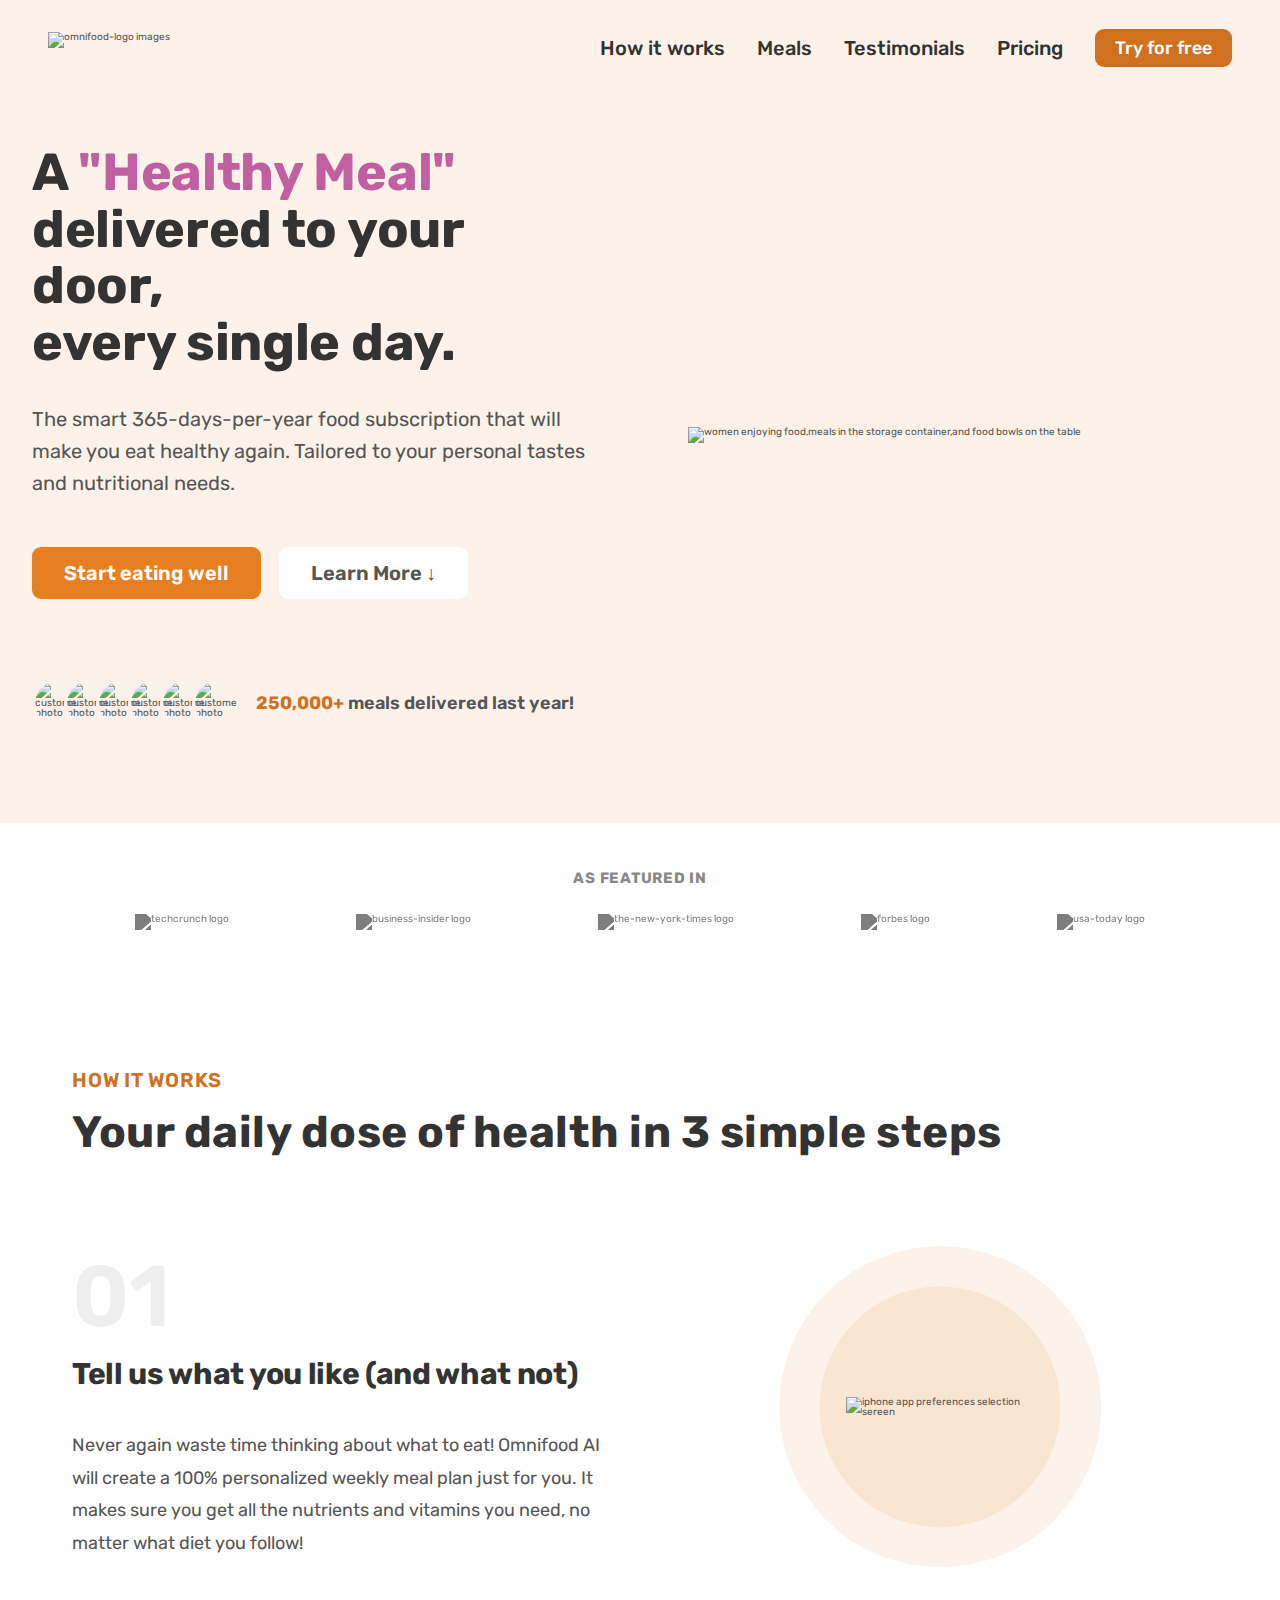
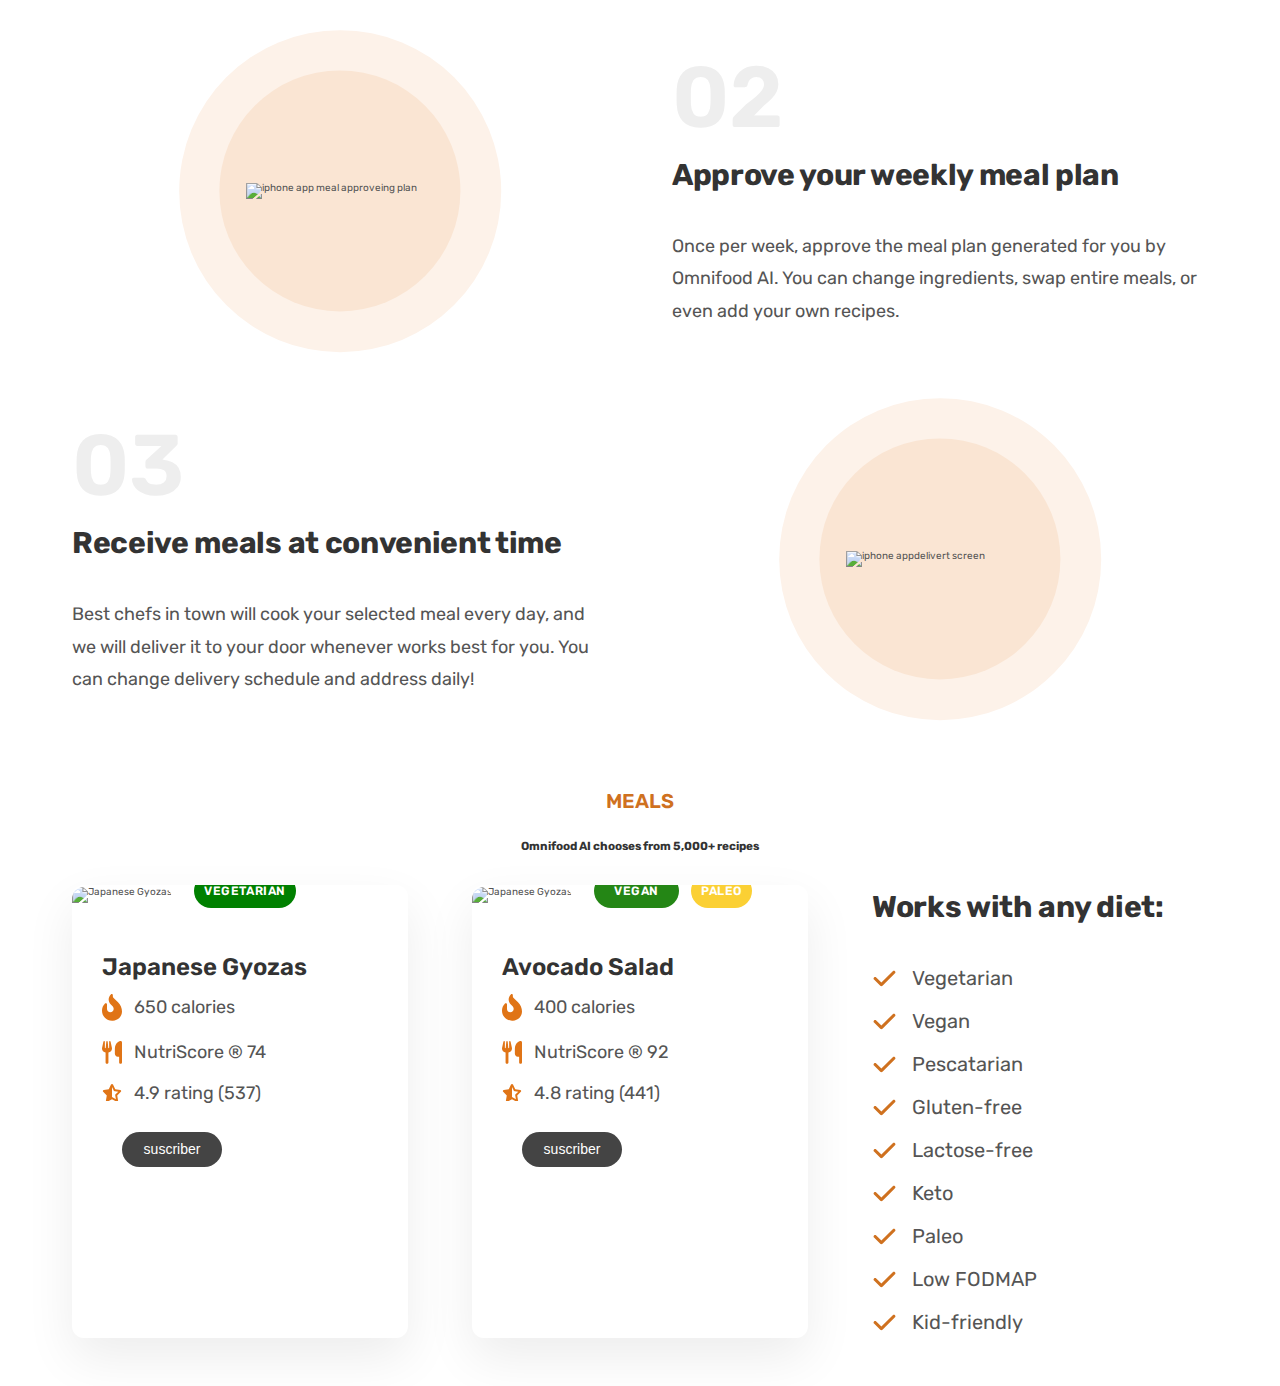
==== omnifood project/index.html @ e75bef8e "Complete the meal section" ====
<!DOCTYPE html>
<html lang="en">
  <head>
    <meta charset="UTF-8" />
    <meta name="viewport" content="width=device-width, initial-scale=1.0" />
    <title>omnifood</title>

    <link rel="preconnect" href="https://fonts.gstatic.com" />
    <link
      href="https://fonts.googleapis.com/css2?family=Rubik:wght@400;500;600;700&display=swap"
      rel="stylesheet"
    />
    <link rel="stylesheet" href="./css/general.css" />
    <link rel="stylesheet" href="./css/style.css" />
  </head>
  <body>
    <header class="header">
      <img
        class="logo"
        src="./img/omnifood-logo.png"
        alt="omnifood-logo images"
      />
      <nav class="main-nav">
        <ul class="main-nav-list">
          <li><a class="main-nav-link" href="#">How it works</a></li>
          <li><a class="main-nav-link" href="#">Meals</a></li>
          <li><a class="main-nav-link" href="#">Testimonials</a></li>
          <li><a class="main-nav-link" href="#">Pricing</a></li>
          <li><a class="main-nav-link nav-cta" href="#">Try for free</a></li>
        </ul>
      </nav>
    </header>
    <!-- header section end with nav bar -->
    <main>
      <section class="section-hero">
        <div class="hero">
          <div class="hero-text-box">
            <h1 class="heading-primary">
              A <span>"Healthy Meal"</span> delivered to your door,<br />every
              single day.
            </h1>
            <p class="hero-description">
              The smart 365-days-per-year food subscription that will make you
              eat healthy again. Tailored to your personal tastes and
              nutritional needs.
            </p>
            <a class="btn btn--full margin-right-sm" href="#"
              >Start eating well</a
            >
            <a class="btn btn--outline" href="#">Learn More &darr;</a>
            <div class="delivered-meals">
              <div class="delivered-img">
                <img
                  src="./img/customers/customer-1.jpg"
                  alt="customer-photo"
                />
                <img
                  src="./img/customers/customer-2.jpg"
                  alt="customer-photo"
                />
                <img
                  src="./img/customers/customer-3.jpg"
                  alt="customer-photo"
                />
                <img
                  src="./img/customers/customer-4.jpg"
                  alt="customer-photo"
                />
                <img
                  src="./img/customers/customer-5.jpg"
                  alt="customer-photo"
                />
                <img
                  src="./img/customers/customer-6.jpg"
                  alt="customer-photo"
                />
              </div>
              <p class="delivered-text">
                <span>250,000+</span> meals delivered last year!
              </p>
            </div>
          </div>
          <div class="hero-imge-box">
            <img
              class="hero-img"
              src="./img/hero.png"
              alt="women enjoying food,meals in the storage container,and food bowls on the table"
            />
          </div>
        </div>
      </section>
      <!-- hero section end -->
      
      <section class="section-fearture-In">
      <div class="container">
        <h2 class="heading-fearture-in">AS FEATURED IN</h2>
        <div class="fearture-logo">
            <img src="./img/logos/techcrunch.png" alt="techcrunch logo" />
            <img
              src="./img/logos/business-insider.png"
              alt="business-insider logo"
            />
            <img
              src="./img/logos/the-new-york-times.png"
              alt="the-new-york-times logo"
            />
            <img src="./img/logos/forbes.png" alt="forbes logo" />
            <img src="./img/logos/usa-today.png" alt="usa-today logo" />
        </div>
      </div>
      </section>
      
      <!--feture in section end -->

      <section class="section-how">
        <div class="container">
          <span class="subheading">How it works</span>
          <h2 class="heading-secondary">
            Your daily dose of health in 3 simple steps
          </h2>
        </div>
        <!-- creating grid from resueable code -->
        <div class="container grid grid--2-cols grid--center-v">
          <!-- Step 01 -->
          <div class="step-text-box">
            <p class="step-number">01</p>
            <h3 class="heading-tertiary">
              Tell us what you like (and what not)
            </h3>
            <p class="step-decription">
              Never again waste time thinking about what to eat! Omnifood AI
              will create a 100% personalized weekly meal plan just for you. It
              makes sure you get all the nutrients and vitamins you need, no
              matter what diet you follow!
            </p>
          </div>
          <div class="step-img-box">
            <img
              class="step-img"
              src="./img/app/app-screen-1.png"
              alt="iphone app preferences selection sereen"
            />
          </div>
          <!-- Step 02 -->
          <div class="step-img-box">
            <img
              class="step-img"
              src="./img/app/app-screen-2.png"
              alt="iphone app meal approveing plan"
            />
          </div>
          <div class="step-text-box">
            <p class="step-number">02</p>
            <h3 class="heading-tertiary">Approve your weekly meal plan</h3>
            <p class="step-decription">
              Once per week, approve the meal plan generated for you by Omnifood
              AI. You can change ingredients, swap entire meals, or even add
              your own recipes.
            </p>
          </div>
          <!--Step 03  -->
          <div class="step-text-box">
            <p class="step-number">03</p>
            <h3 class="heading-tertiary">Receive meals at convenient time</h3>
            <p class="step-decription">
              Best chefs in town will cook your selected meal every day, and we
              will deliver it to your door whenever works best for you. You can
              change delivery schedule and address daily!
            </p>
          </div>
          <div class="step-img-box">
            <img
              class="step-img"
              src="./img/app/app-screen-3.png"
              alt="iphone appdelivert screen"
            />
          </div>
        </div>
      </section>
      <!-- how it work section end -->
      <section class="section-meal">
        <div class="container">
          <P class="meal-heading">MEALS</P>
          <h3 class="meal-secondary">Omnifood AI chooses from 5,000+ recipes</h3>
          <div class="grid grid--3-cols top-margin">
            <!-- 1th meal  -->
           <div class="meal">
            <img class="meal-img" src="./img/meals/meal-1.jpg" alt="Japanese Gyozas">
            <span class="tag tag-Vegetarian">Vegetarian</span>
            <p class="meal-title">Japanese Gyozas</p>
            <ul class="meal-attributes">
               <div class="meal-attribute-box">
              <svg class="inner-icon" xmlns="http://www.w3.org/2000/svg" viewBox="0 0 384 512"><path d="M153.6 29.9l16-21.3C173.6 3.2 180 0 186.7 0C198.4 0 208 9.6 208 21.3V43.5c0 13.1 5.4 25.7 14.9 34.7L307.6 159C356.4 205.6 384 270.2 384 337.7C384 434 306 512 209.7 512H192C86 512 0 426 0 320v-3.8c0-48.8 19.4-95.6 53.9-130.1l3.5-3.5c4.2-4.2 10-6.6 16-6.6C85.9 176 96 186.1 96 198.6V288c0 35.3 28.7 64 64 64s64-28.7 64-64v-3.9c0-18-7.2-35.3-19.9-48l-38.6-38.6c-24-24-37.5-56.7-37.5-90.7c0-27.7 9-54.8 25.6-76.9z"/></svg>
              <li class="meal-attribute">650 calories</li>
            </div>
            <div class="meal-attribute-box">
                <svg class="inner-icon" xmlns="http://www.w3.org/2000/svg" viewBox="0 0 448 512"><path d="M416 0C400 0 288 32 288 176V288c0 35.3 28.7 64 64 64h32V480c0 17.7 14.3 32 32 32s32-14.3 32-32V352 240 32c0-17.7-14.3-32-32-32zM64 16C64 7.8 57.9 1 49.7 .1S34.2 4.6 32.4 12.5L2.1 148.8C.7 155.1 0 161.5 0 167.9c0 45.9 35.1 83.6 80 87.7V480c0 17.7 14.3 32 32 32s32-14.3 32-32V255.6c44.9-4.1 80-41.8 80-87.7c0-6.4-.7-12.8-2.1-19.1L191.6 12.5c-1.8-8-9.3-13.3-17.4-12.4S160 7.8 160 16V150.2c0 5.4-4.4 9.8-9.8 9.8c-5.1 0-9.3-3.9-9.8-9L127.9 14.6C127.2 6.3 120.3 0 112 0s-15.2 6.3-15.9 14.6L83.7 151c-.5 5.1-4.7 9-9.8 9c-5.4 0-9.8-4.4-9.8-9.8V16zm48.3 152l-.3 0-.3 0 .3-.7 .3 .7z"/></svg>
              <li class="meal-attribute">NutriScore &reg; 74</li>
            </div>
            <div class="meal-attribute-box">
               <svg class="inner-icon" xmlns="http://www.w3.org/2000/svg" viewBox="0 0 576 512"><path d="M288 376.4l.1-.1 26.4 14.1 85.2 45.5-16.5-97.6-4.8-28.7 20.7-20.5 70.1-69.3-96.1-14.2-29.3-4.3-12.9-26.6L288.1 86.9l-.1 .3V376.4zm175.1 98.3c2 12-3 24.2-12.9 31.3s-23 8-33.8 2.3L288.1 439.8 159.8 508.3C149 514 135.9 513.1 126 506s-14.9-19.3-12.9-31.3L137.8 329 33.6 225.9c-8.6-8.5-11.7-21.2-7.9-32.7s13.7-19.9 25.7-21.7L195 150.3 259.4 18c5.4-11 16.5-18 28.8-18s23.4 7 28.8 18l64.3 132.3 143.6 21.2c12 1.8 22 10.2 25.7 21.7s.7 24.2-7.9 32.7L438.5 329l24.6 145.7z"/></svg>
              <li class="meal-attribute">4.9 rating (537)</li>
              </div>
              <button class="suscriber" type="button"> suscriber</button>
            </ul>
          </div>

          <!-- 2nd meal -->
           <div class="meal">
            <img class="meal-img" src="./img/meals/meal-2.jpg" alt="Japanese Gyozas">
            <span class="tag tag-Vegan">Vegan</span>
            <span class="tag tag-paleo">Paleo</span>
            <p class="meal-title">Avocado Salad</p>
            <ul class="meal-attributes">
               <div class="meal-attribute-box">
              <svg class="inner-icon" xmlns="http://www.w3.org/2000/svg" viewBox="0 0 384 512"><path d="M153.6 29.9l16-21.3C173.6 3.2 180 0 186.7 0C198.4 0 208 9.6 208 21.3V43.5c0 13.1 5.4 25.7 14.9 34.7L307.6 159C356.4 205.6 384 270.2 384 337.7C384 434 306 512 209.7 512H192C86 512 0 426 0 320v-3.8c0-48.8 19.4-95.6 53.9-130.1l3.5-3.5c4.2-4.2 10-6.6 16-6.6C85.9 176 96 186.1 96 198.6V288c0 35.3 28.7 64 64 64s64-28.7 64-64v-3.9c0-18-7.2-35.3-19.9-48l-38.6-38.6c-24-24-37.5-56.7-37.5-90.7c0-27.7 9-54.8 25.6-76.9z"/></svg>
              <li class="meal-attribute">400 calories</li>
            </div>
            <div class="meal-attribute-box">
                <svg class="inner-icon" xmlns="http://www.w3.org/2000/svg" viewBox="0 0 448 512"><path d="M416 0C400 0 288 32 288 176V288c0 35.3 28.7 64 64 64h32V480c0 17.7 14.3 32 32 32s32-14.3 32-32V352 240 32c0-17.7-14.3-32-32-32zM64 16C64 7.8 57.9 1 49.7 .1S34.2 4.6 32.4 12.5L2.1 148.8C.7 155.1 0 161.5 0 167.9c0 45.9 35.1 83.6 80 87.7V480c0 17.7 14.3 32 32 32s32-14.3 32-32V255.6c44.9-4.1 80-41.8 80-87.7c0-6.4-.7-12.8-2.1-19.1L191.6 12.5c-1.8-8-9.3-13.3-17.4-12.4S160 7.8 160 16V150.2c0 5.4-4.4 9.8-9.8 9.8c-5.1 0-9.3-3.9-9.8-9L127.9 14.6C127.2 6.3 120.3 0 112 0s-15.2 6.3-15.9 14.6L83.7 151c-.5 5.1-4.7 9-9.8 9c-5.4 0-9.8-4.4-9.8-9.8V16zm48.3 152l-.3 0-.3 0 .3-.7 .3 .7z"/></svg>
              <li class="meal-attribute">NutriScore &reg; 92</li>
            </div>
            <div class="meal-attribute-box">
               <svg class="inner-icon" xmlns="http://www.w3.org/2000/svg" viewBox="0 0 576 512"><path d="M288 376.4l.1-.1 26.4 14.1 85.2 45.5-16.5-97.6-4.8-28.7 20.7-20.5 70.1-69.3-96.1-14.2-29.3-4.3-12.9-26.6L288.1 86.9l-.1 .3V376.4zm175.1 98.3c2 12-3 24.2-12.9 31.3s-23 8-33.8 2.3L288.1 439.8 159.8 508.3C149 514 135.9 513.1 126 506s-14.9-19.3-12.9-31.3L137.8 329 33.6 225.9c-8.6-8.5-11.7-21.2-7.9-32.7s13.7-19.9 25.7-21.7L195 150.3 259.4 18c5.4-11 16.5-18 28.8-18s23.4 7 28.8 18l64.3 132.3 143.6 21.2c12 1.8 22 10.2 25.7 21.7s.7 24.2-7.9 32.7L438.5 329l24.6 145.7z"/></svg>
              <li class="meal-attribute">4.8 rating (441)</li>
              </div>
                <button class="suscriber" type="button"> suscriber</button>
            </ul>
          </div>
          <!-- diet section -->
          <div class="diet-section">
            <h3 class="heading-tertiary">Works with any diet:</h3>
            <div class="diet-type">
              <ul class="list-items">
                <div class="list-box">
                  <svg class="tick-icon" xmlns="http://www.w3.org/2000/svg" viewBox="0 0 448 512"><path d="M438.6 105.4c12.5 12.5 12.5 32.8 0 45.3l-256 256c-12.5 12.5-32.8 12.5-45.3 0l-128-128c-12.5-12.5-12.5-32.8 0-45.3s32.8-12.5 45.3 0L160 338.7 393.4 105.4c12.5-12.5 32.8-12.5 45.3 0z"/></svg>
                  <li>Vegetarian</li>
                </div>
                <div class="list-box">
                  <svg class="tick-icon" xmlns="http://www.w3.org/2000/svg" viewBox="0 0 448 512"><path d="M438.6 105.4c12.5 12.5 12.5 32.8 0 45.3l-256 256c-12.5 12.5-32.8 12.5-45.3 0l-128-128c-12.5-12.5-12.5-32.8 0-45.3s32.8-12.5 45.3 0L160 338.7 393.4 105.4c12.5-12.5 32.8-12.5 45.3 0z"/></svg>
                  <li>Vegan</li>
                </div>
                <div class="list-box">
                  <svg class="tick-icon" xmlns="http://www.w3.org/2000/svg" viewBox="0 0 448 512"><path d="M438.6 105.4c12.5 12.5 12.5 32.8 0 45.3l-256 256c-12.5 12.5-32.8 12.5-45.3 0l-128-128c-12.5-12.5-12.5-32.8 0-45.3s32.8-12.5 45.3 0L160 338.7 393.4 105.4c12.5-12.5 32.8-12.5 45.3 0z"/></svg>
                  <li>Pescatarian</li>
                </div>
                <div class="list-box">
                  <svg class="tick-icon" xmlns="http://www.w3.org/2000/svg" viewBox="0 0 448 512"><path d="M438.6 105.4c12.5 12.5 12.5 32.8 0 45.3l-256 256c-12.5 12.5-32.8 12.5-45.3 0l-128-128c-12.5-12.5-12.5-32.8 0-45.3s32.8-12.5 45.3 0L160 338.7 393.4 105.4c12.5-12.5 32.8-12.5 45.3 0z"/></svg>
                  <li>Gluten-free</li>
                </div>
                <div class="list-box">
                  <svg class="tick-icon" xmlns="http://www.w3.org/2000/svg" viewBox="0 0 448 512"><path d="M438.6 105.4c12.5 12.5 12.5 32.8 0 45.3l-256 256c-12.5 12.5-32.8 12.5-45.3 0l-128-128c-12.5-12.5-12.5-32.8 0-45.3s32.8-12.5 45.3 0L160 338.7 393.4 105.4c12.5-12.5 32.8-12.5 45.3 0z"/></svg>
                  <li>Lactose-free</li>
                </div>
                <div class="list-box">
                  <svg class="tick-icon" xmlns="http://www.w3.org/2000/svg" viewBox="0 0 448 512"><path d="M438.6 105.4c12.5 12.5 12.5 32.8 0 45.3l-256 256c-12.5 12.5-32.8 12.5-45.3 0l-128-128c-12.5-12.5-12.5-32.8 0-45.3s32.8-12.5 45.3 0L160 338.7 393.4 105.4c12.5-12.5 32.8-12.5 45.3 0z"/></svg>
                  <li>Keto</li>
                </div>
                <div class="list-box">
                  <svg class="tick-icon" xmlns="http://www.w3.org/2000/svg" viewBox="0 0 448 512"><path d="M438.6 105.4c12.5 12.5 12.5 32.8 0 45.3l-256 256c-12.5 12.5-32.8 12.5-45.3 0l-128-128c-12.5-12.5-12.5-32.8 0-45.3s32.8-12.5 45.3 0L160 338.7 393.4 105.4c12.5-12.5 32.8-12.5 45.3 0z"/></svg>
                  <li>Paleo</li>
                </div>
                <div class="list-box">
                <svg class="tick-icon" xmlns="http://www.w3.org/2000/svg" viewBox="0 0 448 512"><path d="M438.6 105.4c12.5 12.5 12.5 32.8 0 45.3l-256 256c-12.5 12.5-32.8 12.5-45.3 0l-128-128c-12.5-12.5-12.5-32.8 0-45.3s32.8-12.5 45.3 0L160 338.7 393.4 105.4c12.5-12.5 32.8-12.5 45.3 0z"/></svg>
                <li>Low FODMAP</li>
                </div>
                <div class="list-box">
                <svg class="tick-icon" xmlns="http://www.w3.org/2000/svg" viewBox="0 0 448 512"><path d="M438.6 105.4c12.5 12.5 12.5 32.8 0 45.3l-256 256c-12.5 12.5-32.8 12.5-45.3 0l-128-128c-12.5-12.5-12.5-32.8 0-45.3s32.8-12.5 45.3 0L160 338.7 393.4 105.4c12.5-12.5 32.8-12.5 45.3 0z"/></svg>
                <li>Kid-friendly</li>
                </div>
                </div>
              </ul>
            </div>
          </div>
          </div>
        </div>
      </section>
      <!-- meal section end -->


    </main>
  </body>
</html>
---- omnifood project/css/general.css ----
/* 

---01 TYPOGRAPHY SYSTEM ***


--FONT SIZE SYSTEM (px)

10 / 12 /14 / 16/ 18 / 20/ 24/ 30/ 36/ 44/ 52/ 62/ 86/ 98

--Font weight:     default -- 400
                   medium -- 500
                   semi-Bold -600
                   Bold--700


-- Line height:
   Default line-height   : 1;
          line-height :1.05 // 1.6 //


--SPACING SYSTEM (px)
2 / 4 / 8 / 12 / 16/ 18 / 20 / 24 / 30 / 36 / 44 / 52 / 62 / 74 / 86 / 98
 
---02  COLORS ***
Tint and shade Generators
--heading :#C060A1
--primary : #e67e22
--Tints:  #fdf2e9 /#fae5d3 /
--Shades: #cf711f
--button bcg -#248615;
--Accents:
--Greys::
 #555
 #333
 
 -- Unsplashed images 
 -- UIFaces for user face 
 -- Letter spacing -- 0.75px / 0.50px /

 ---03 SHADOWS

 ---04 BORDER RADIUS 
   by default --9px

 ---07  WHITESPACING SYSTEM 

 2 / 4 / 8 / 12 / 16 / 24 / 32 / 48 / 64 / 80 / 96 / 128

*/

/*----------------------------------  CSS CODE  ---------------------------- */

* {
  margin: 0;
  padding: 0;
  box-sizing: border-box;
}

html {
  /* font-size: 10px;    1 rem = 10px */
  /* 10px /16px = 0.625 = 62.5% */
  /* percentage of user's brower font-sixe setting */
  font-size: 62.5%;
}

body {
  font-family: "Rubik", sans-serif;
  line-height: 1;
  font-weight: 400;
  color: #555;
}
img {
  cursor: pointer;
}

/**************************/
/* GENRAL REUSEABLE COMPONONT SECTION */
/**************************/

/* Grid reuseable section with container  */

.container {
  /* 1140px */
  max-width: 120rem;
  margin: 0 auto;
  padding: 0 3.2rem;
}

.grid {
  display: grid;
  /* gap: 9.6rem; */
  row-gap: 9.6rem;
  column-gap: 6.4rem;
  
}

.grid--2-cols {
  grid-template-columns: repeat(2, 1fr);
  
}

.grid--3-cols {
  grid-template-columns: repeat(3, 1fr);
 
}
.grid--4-cols {
  grid-template-columns: repeat(4, 1fr);
}

.grid--center-v{
  align-items: center;
}
/* heading  */

.heading-primary,
.heading-secondary,
.heading-tertiary {
  font-weight: 700;
  color: #333;
  /* color: #45260a;   */
  letter-spacing: -0.32px;
}

.heading-primary {
  font-size: 5.2rem;
  line-height: 1.09;
  margin-bottom: 3.2rem;
}

.heading-primary span {
  color: #c060a1;
}

.heading-secondary {
  font-size: 4.4rem;
  line-height: 1.2;
  letter-spacing: 0.50px;
  margin-bottom: 9.6rem;
}

.subheading {
  display: block;     /*   span element  */
  font-size: 2rem;
  color: #cf711f;
  font-weight: 600;
  text-transform: uppercase;
  margin-bottom: 1.6rem;
  letter-spacing: 0.75px;
}

.heading-tertiary{
  font-size: 3rem;
  line-height: 1.5;
  margin-bottom: 3.2rem;
}

/* BUTTON CSS  */

.btn:link,
.btn:visited {
  text-decoration: none;
  font-size: 2rem;
  display: inline-block;
  padding: 1.6rem 3.2rem;
  border-radius: 9px;
  font-weight: 600;
  /* pust transation effect on original "state " */
  transition: background-color 0.3s;
}

.btn--full:link,
.btn--full:visited {
  background-color: #e67e22;
  color: #fff;
}

.btn--full:hover,
.btn--full:active {
  background-color: #cf711f;
  color: #fff;
}

.btn--outline:link,
.btn--outline:visited {
  background-color: #fff;
  color: #555;
}

.btn--outline:hover,
.btn--outline:active {
  background-color: #fdf2e9;
  color: #555;
  /* border: 3px solid #ffffff;  not apply */
  /* TRICK  TO ADD BORDER INSIDE THE BUTTON*/
  box-shadow: inset 0 0 0 3px #fff;
}

/* HELPER CLASS FOR BUTTON MARGIN */
.margin-right-sm {
  margin-right: 1.6rem !important;
}
---- omnifood project/css/style.css ----
/**************************/
/* HEADER SECTION LOGO */
/**************************/

header {
  display: flex;
  justify-content: space-between;
  align-items: center;
  background-color: #fdf2e9;
  /* because we want to sticky the nav bar  */
  height: 9.6rem;
  padding: 0 4.8rem;
}

.logo {
  height: 3.2rem;
}

/**************************/
/* NAVBAR SECTION  */
/**************************/

.main-nav-list {
  list-style-type: none;
  display: flex;
  gap: 3.2rem;
  align-items: center;
}

.main-nav-link:link,
.main-nav-link:visited {
  text-decoration: none;
  color: #333;
  font-weight: 500;
  font-size: 2rem;
  transition: all 0.3s;
  display: inline-block;
}

.main-nav-link:hover,
.main-nav-link:active {
  color: #cf711f;
}

/* and selector used */

.main-nav-link.nav-cta:link,
.main-nav-link.nav-cta:visited {
  padding: 1rem 2rem;
  border-radius: 9px;
  color: #fff;
  background-color: #cf711f;
  font-size: 1.8rem;
}

/* and selector used */

.main-nav-link.nav-cta:hover,
.main-nav-link.nav-cta:active {
  background-color: #248615;
  color: #ffffff;
}

/**************************/
/* HERO SECTION */
/**************************/

.section-hero {
  background-color: #fdf2e9;
  padding: 4.8rem 0 9.6rem 0;
}

.hero {
  max-width: 130rem;
  margin: 0 auto;
  padding: 0 3.2rem;
  display: grid;
  grid-template-columns: 1fr 1fr;
  gap: 9.6rem;
  align-items: center;
}

.hero-img {
  width: 100%;
}

.hero-description {
  font-size: 2rem;
  line-height: 1.6;
  margin-bottom: 4.8rem;
}

/* customer image style */

.delivered-meals {
  display: flex;
  align-items: center;
  gap: 1.6rem;
  margin-top: 8rem;
}

.delivered-img {
  display: flex;
}

.delivered-img img {
  height: 4.8rem;
  width: 4.8rem;
  border-radius: 50%;
  margin-right: -1.6rem;
  border: 3px solid #fdf2e9;
}

.delivered-img img:last-child {
  margin: 0;
}

.delivered-text {
  font-size: 1.8rem;
  font-weight: 600;
}
.delivered-meals span {
  color: #cf711f;
  font-weight: 700;
}

/**************************/
/* HOW TO WORKS  SECTION */
/**************************/

.section-how {
  padding: 9.6rem 0 4.8rem 0;
}

.step-img {
  width: 35%;
  /* z-index: 1; */
}

.step-number {
  font-size: 8.6rem;
  color: #eee;
  font-weight: 600;
  margin-bottom: 1.2rem;
}
.step-decription {
  font-size: 1.8rem;
  line-height: 1.8;
}

.step-img-box {
  position: relative;
  display: flex;
  justify-content: center;
  align-items: center;
}

/* way to center the text in step box-test */
/* .step-text-box{
  align-self: center;
} */

.step-img-box::before,
.step-img-box::after {
  content: "";
  display: block;
  /* height: 100px; */
  /* hack */
  position: absolute;
  top: 50%;
  left: 50%;
  transform: translate(-50%, -50%);
  border-radius: 50%;
}

.step-img-box::before {
  width: 60%;
  padding-bottom: 60%;
  background-color: #fdf2e9;
  z-index: -2;
}

.step-img-box::after {
  width: 45%;
  padding-bottom: 45%;
  background-color: #fae5d3;
  z-index: -1;
}

/**************************/
/* FEARTURE IN SECTION */
/**************************/

.section-fearture-In {
  padding: 4.8rem 0 2.8rem 0;
}

.fearture-logo {
  display: flex;
  justify-content: space-around;
}

.fearture-logo img {
  height: 3.2rem;
  filter: brightness(0);
  opacity: 50%;
}
.heading-fearture-in {
  font-size: 1.5rem;
  text-transform: uppercase;
  text-align: center;
  letter-spacing: 0.75px;
  margin-bottom: 2.8rem;
  font-weight: 700;
  color: #888;
}
/**************************/
/* MEAL SECTION */
/**************************/

.section-meal {
  padding: 4.8rem 0;
}

.meal-heading {
  font-size: 2rem;
  font-weight: 600;
  color: #cf711f;
  text-align: center;
  margin-bottom: 3rem;
}
.meal-secondary {
  text-align: center;
  color: #333;
  font-weight: 700;
  margin-bottom: 3.2rem;
}

.meal-img {
  width: 100%;
  margin-bottom: 2rem;
  border-top-right-radius: 12px;
  border-top-left-radius: 12px;
}

.meal-title {
  font-size: 2.4rem;
  font-weight: 600;
  color: #333;
  margin-top: 3.2rem;
  margin-left: 3rem;
}
.meal-attributes {
  list-style-type: none;
  display: flex;
  flex-direction: column;
  gap: 2rem;
  padding: 1.5rem 5rem 2.8rem 3rem;
}

.meal-attribute {
  font-size: 1.8rem;
}
.tag {
  font-size: 1.2rem;
  color: #fff;
  padding: 1rem;
  border-radius: 150px;
  font-weight: 600;
  letter-spacing: 0.6px;
  text-transform: uppercase;
}
.tag-Vegetarian {
  margin-left: 2rem;
  background-color: #008000;
}

.tag-Vegan {
  padding: 1rem 2rem;
  margin-left: 2rem;
  background-color: #248615;
}

.tag-paleo {
  margin-left: 1rem;
  background-color: #fbd034;
}

.meal {
  border-radius: 12px;
  box-shadow: 0px 2rem 5rem rgba(0, 0, 0, 0.075);
  /* box-shadow: 0 2.4rem 4.8rem rgba(0, 0, 0, 0.075); */
  transition: all 0.4s;
  overflow: hidden;
}

.meal:hover {
  transform: translateY(-1.2rem);
  box-shadow: 0 3.5px 6.5px rgba(0, 0, 0, 0.2);
}

.inner-icon {
  width: 2rem;
  /* fill: #cf711f; */
  fill: #e07416;
}
.meal-attribute-box {
  display: flex;
  gap: 1.2rem;
  align-items: center;
}

.suscriber {
  width: 10rem;
  height: 3.5rem;
  font-size: 1.4rem;
  border-radius: 150px;
  border: 0;
  color: #fff;
  background: #444;
  position: relative;
  top: 10px;
  left: 20px;
  cursor: pointer;
}

.suscriber:hover {
  background-color: #cf711f;
}

.diet-type {
  display: flex;
  
}

.list-items {
  display: flex;
  flex-direction: column;
  gap: 1.1rem;
}

.list-items li {
  list-style-type: none;
  font-size: 2rem;
  line-height: 1.6;
}

.list-box {
  display: flex;
  align-items: center;
  gap: 1.5rem;
}
.tick-icon {
  width: 2.5rem;
  height: 2.5rem;
  fill: #cf711f;
}

/**************************/
/* TESTIMONIALS SECTION */
/**************************/
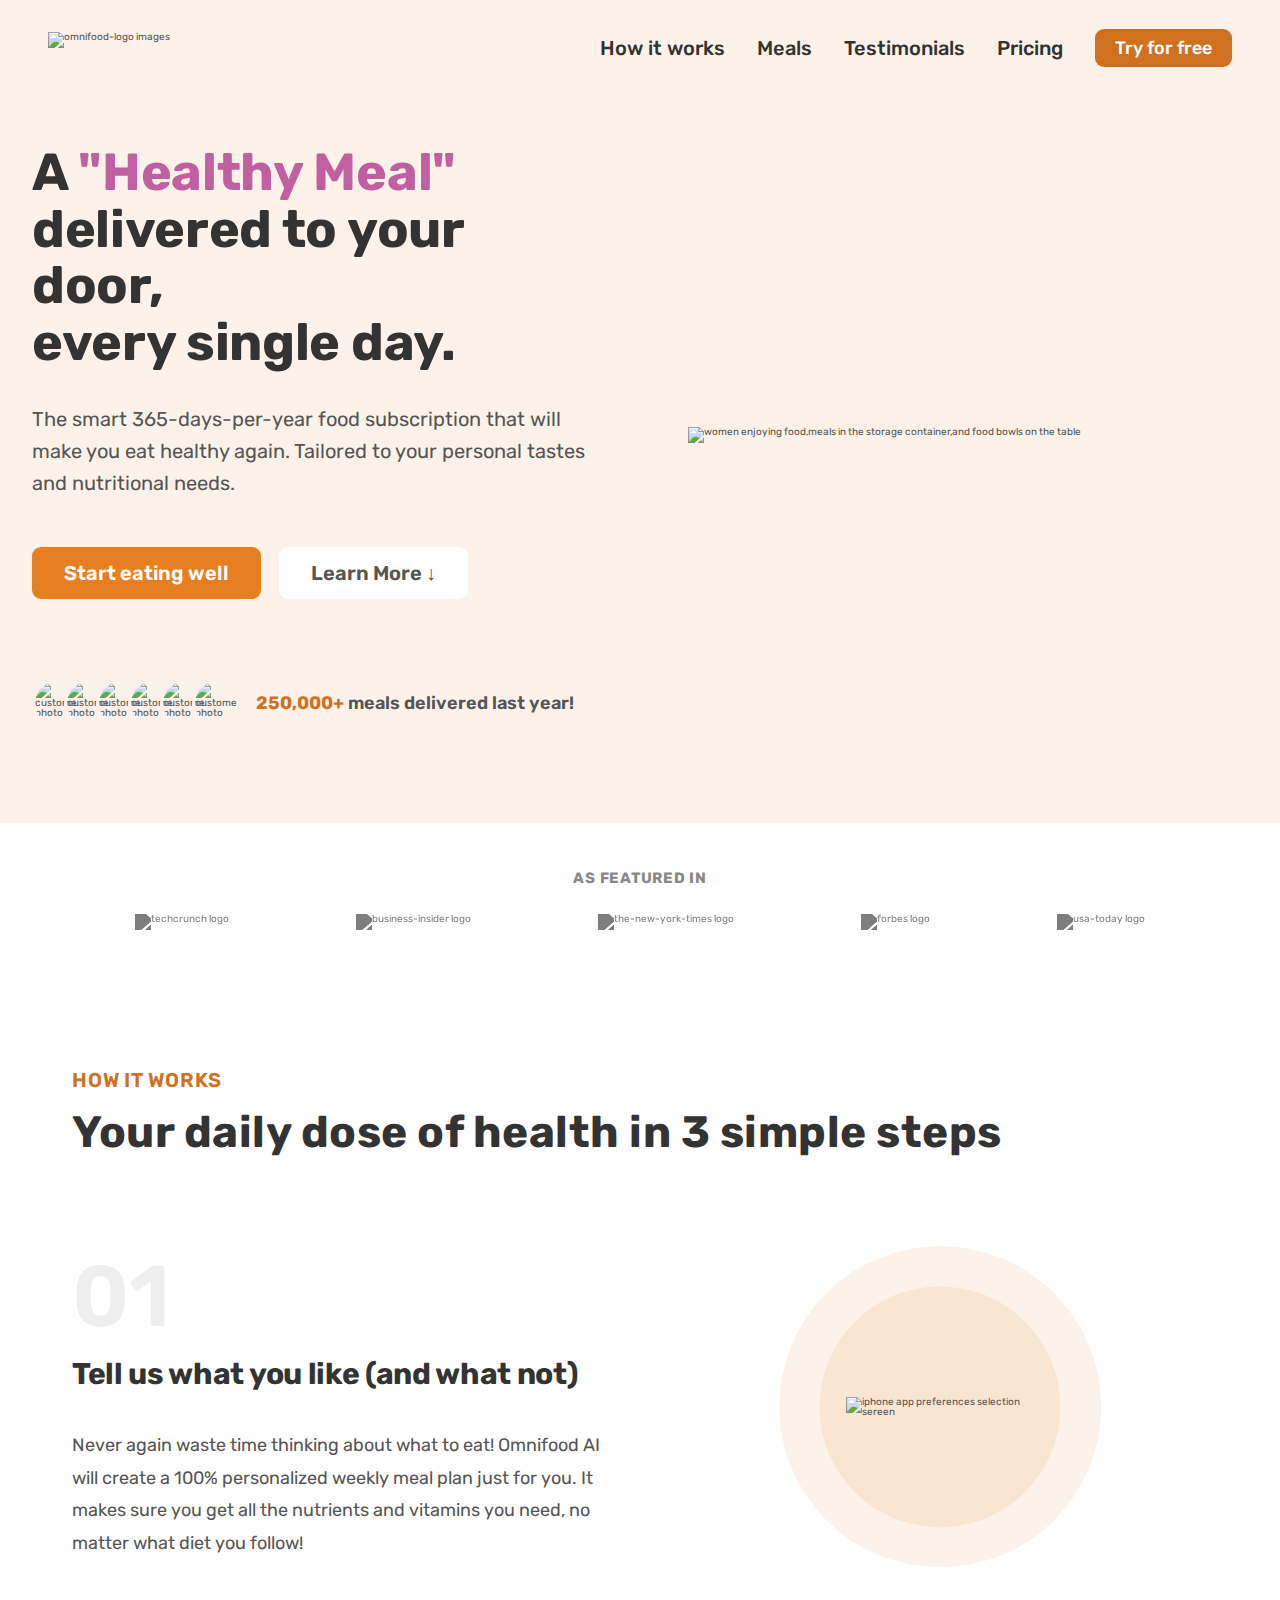
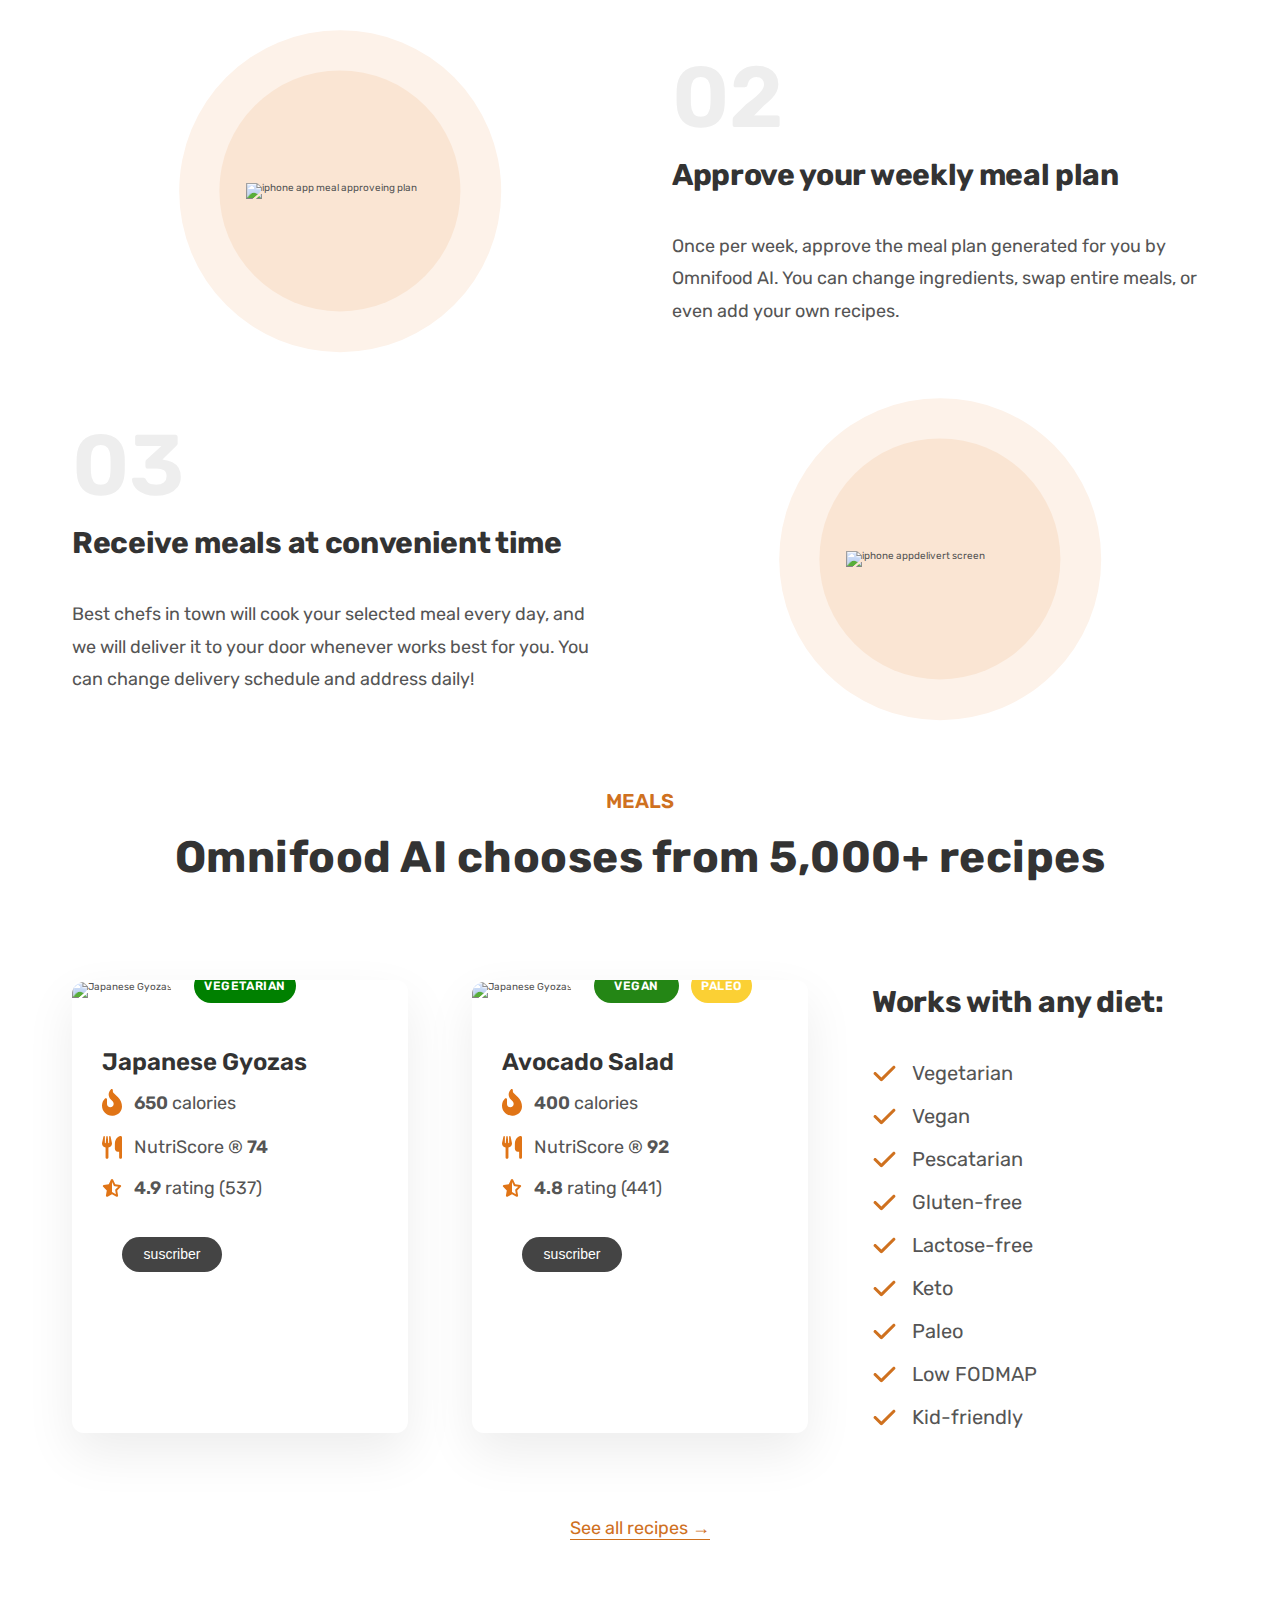
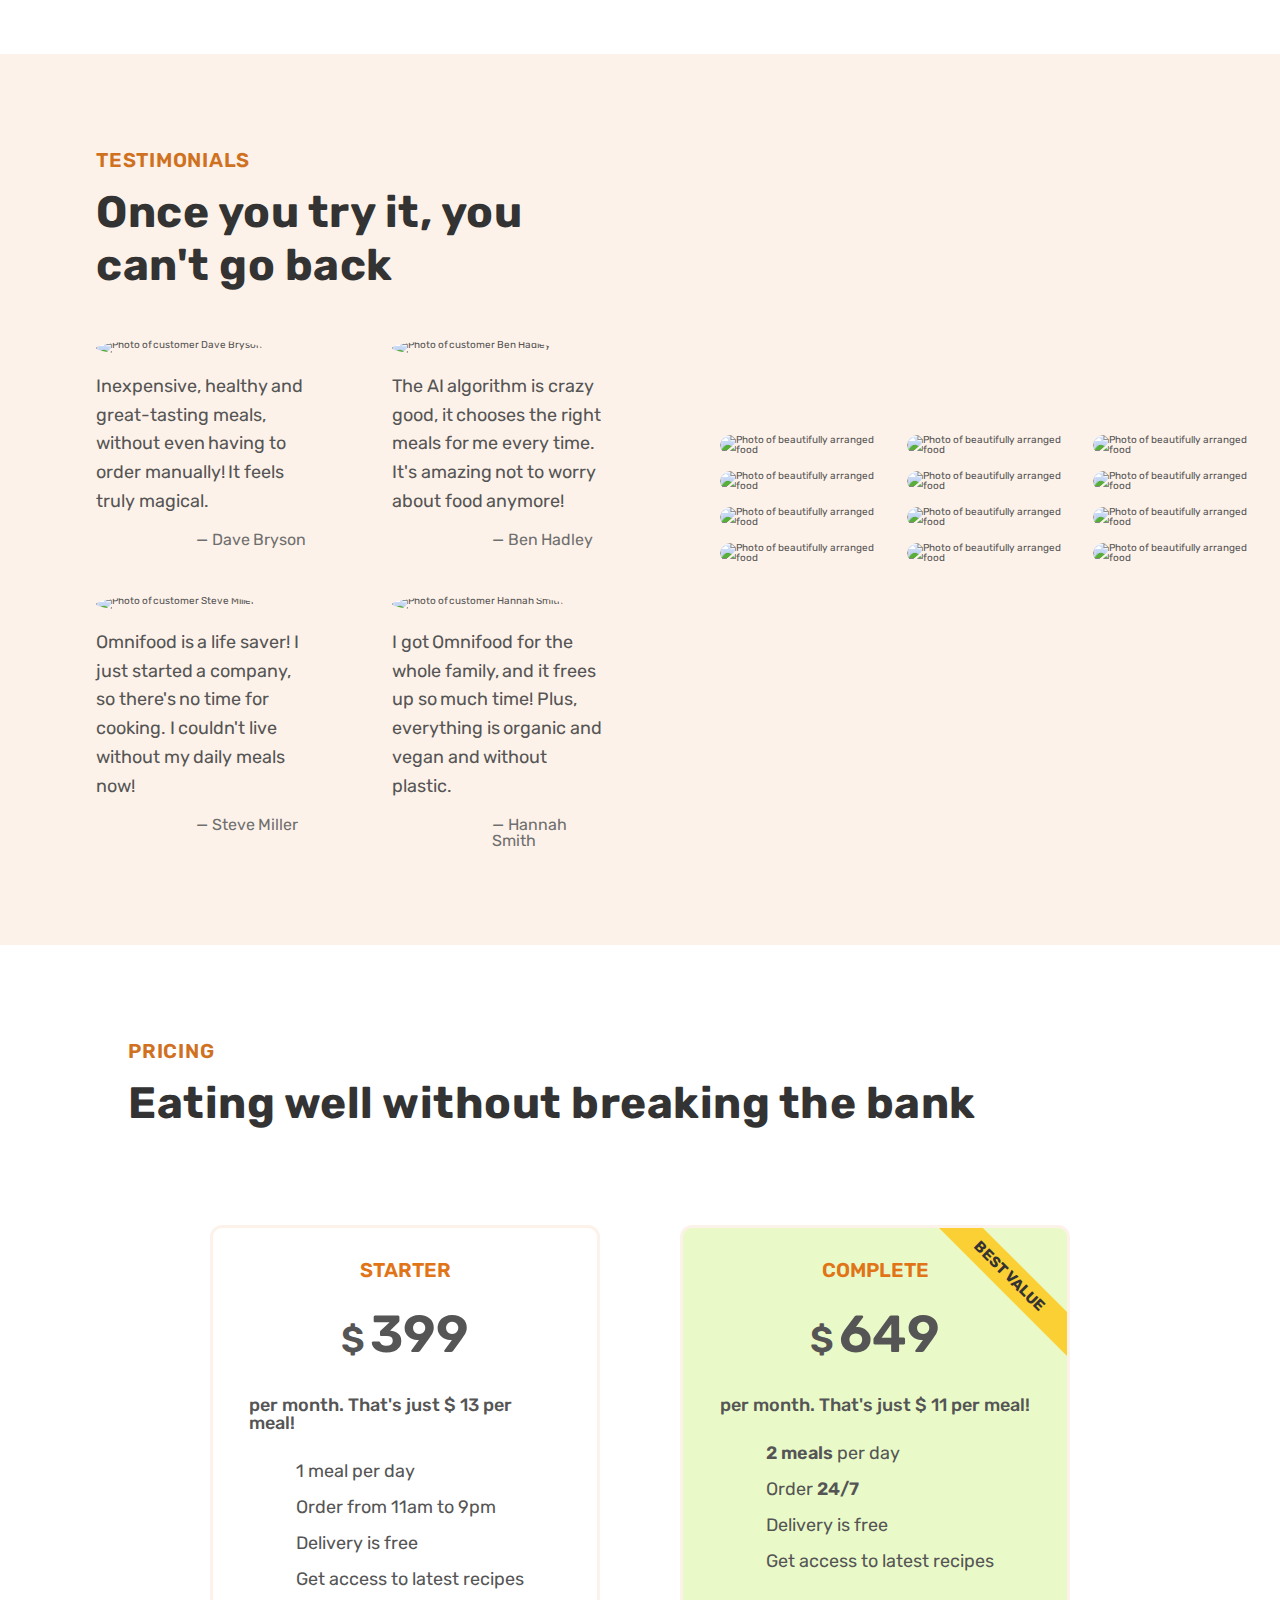
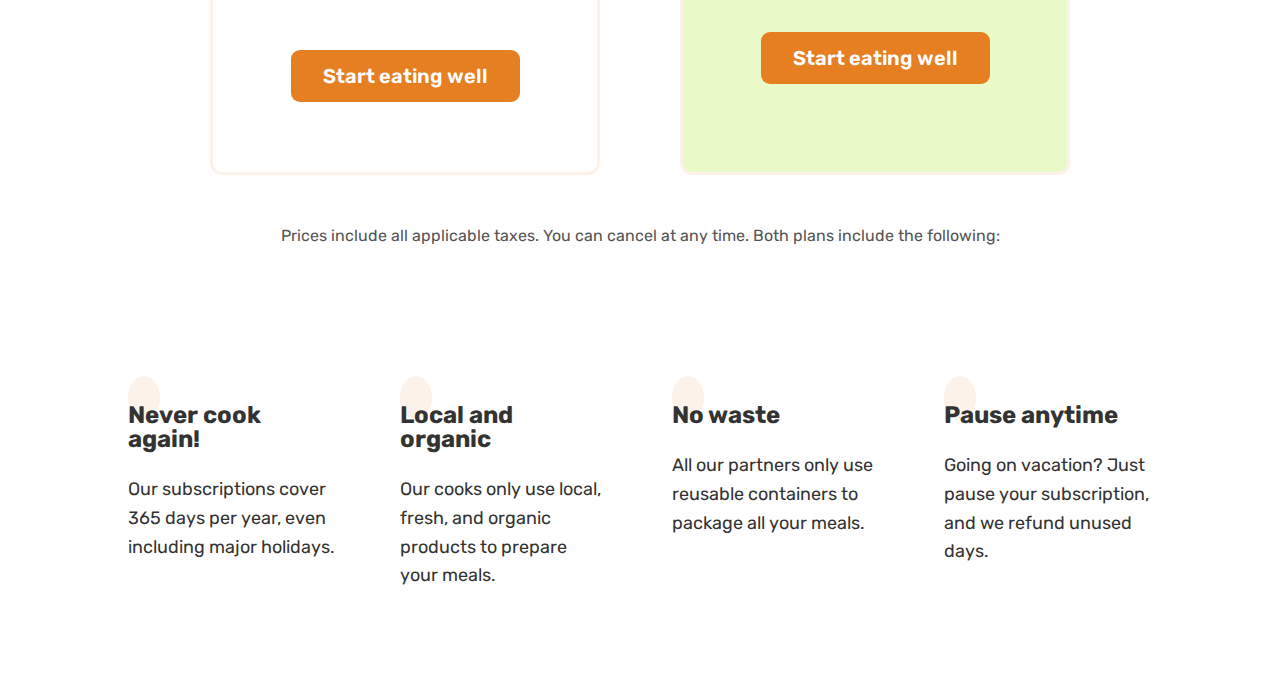
==== commit f32d6b1f: "Complerting the price section and feature section" ====
--- a/omnifood project/index.html
+++ b/omnifood project/index.html
@@ -12,6 +12,8 @@
     />
     <link rel="stylesheet" href="./css/general.css" />
     <link rel="stylesheet" href="./css/style.css" />
+    <script type="module" src="https://unpkg.com/ionicons@5.4.0/dist/ionicons/ionicons.esm.js"></script>
+    <script nomodule="" src="https://unpkg.com/ionicons@5.4.0/dist/ionicons/ionicons.js"></script>
   </head>
   <body>
     <header class="header">
@@ -182,7 +184,7 @@
         <div class="container">
           <P class="meal-heading">MEALS</P>
           <h3 class="meal-secondary">Omnifood AI chooses from 5,000+ recipes</h3>
-          <div class="grid grid--3-cols top-margin">
+          <div class="grid grid--3-cols top-margin ">
             <!-- 1th meal  -->
            <div class="meal">
             <img class="meal-img" src="./img/meals/meal-1.jpg" alt="Japanese Gyozas">
@@ -191,15 +193,15 @@
             <ul class="meal-attributes">
                <div class="meal-attribute-box">
               <svg class="inner-icon" xmlns="http://www.w3.org/2000/svg" viewBox="0 0 384 512"><path d="M153.6 29.9l16-21.3C173.6 3.2 180 0 186.7 0C198.4 0 208 9.6 208 21.3V43.5c0 13.1 5.4 25.7 14.9 34.7L307.6 159C356.4 205.6 384 270.2 384 337.7C384 434 306 512 209.7 512H192C86 512 0 426 0 320v-3.8c0-48.8 19.4-95.6 53.9-130.1l3.5-3.5c4.2-4.2 10-6.6 16-6.6C85.9 176 96 186.1 96 198.6V288c0 35.3 28.7 64 64 64s64-28.7 64-64v-3.9c0-18-7.2-35.3-19.9-48l-38.6-38.6c-24-24-37.5-56.7-37.5-90.7c0-27.7 9-54.8 25.6-76.9z"/></svg>
-              <li class="meal-attribute">650 calories</li>
+              <li class="meal-attribute"><strong>650</strong> calories</li>
             </div>
             <div class="meal-attribute-box">
                 <svg class="inner-icon" xmlns="http://www.w3.org/2000/svg" viewBox="0 0 448 512"><path d="M416 0C400 0 288 32 288 176V288c0 35.3 28.7 64 64 64h32V480c0 17.7 14.3 32 32 32s32-14.3 32-32V352 240 32c0-17.7-14.3-32-32-32zM64 16C64 7.8 57.9 1 49.7 .1S34.2 4.6 32.4 12.5L2.1 148.8C.7 155.1 0 161.5 0 167.9c0 45.9 35.1 83.6 80 87.7V480c0 17.7 14.3 32 32 32s32-14.3 32-32V255.6c44.9-4.1 80-41.8 80-87.7c0-6.4-.7-12.8-2.1-19.1L191.6 12.5c-1.8-8-9.3-13.3-17.4-12.4S160 7.8 160 16V150.2c0 5.4-4.4 9.8-9.8 9.8c-5.1 0-9.3-3.9-9.8-9L127.9 14.6C127.2 6.3 120.3 0 112 0s-15.2 6.3-15.9 14.6L83.7 151c-.5 5.1-4.7 9-9.8 9c-5.4 0-9.8-4.4-9.8-9.8V16zm48.3 152l-.3 0-.3 0 .3-.7 .3 .7z"/></svg>
-              <li class="meal-attribute">NutriScore &reg; 74</li>
+              <li class="meal-attribute">NutriScore &reg; <strong>74</strong></li>
             </div>
             <div class="meal-attribute-box">
                <svg class="inner-icon" xmlns="http://www.w3.org/2000/svg" viewBox="0 0 576 512"><path d="M288 376.4l.1-.1 26.4 14.1 85.2 45.5-16.5-97.6-4.8-28.7 20.7-20.5 70.1-69.3-96.1-14.2-29.3-4.3-12.9-26.6L288.1 86.9l-.1 .3V376.4zm175.1 98.3c2 12-3 24.2-12.9 31.3s-23 8-33.8 2.3L288.1 439.8 159.8 508.3C149 514 135.9 513.1 126 506s-14.9-19.3-12.9-31.3L137.8 329 33.6 225.9c-8.6-8.5-11.7-21.2-7.9-32.7s13.7-19.9 25.7-21.7L195 150.3 259.4 18c5.4-11 16.5-18 28.8-18s23.4 7 28.8 18l64.3 132.3 143.6 21.2c12 1.8 22 10.2 25.7 21.7s.7 24.2-7.9 32.7L438.5 329l24.6 145.7z"/></svg>
-              <li class="meal-attribute">4.9 rating (537)</li>
+              <li class="meal-attribute"><strong>4.9</strong> rating (537)</li>
               </div>
               <button class="suscriber" type="button"> suscriber</button>
             </ul>
@@ -214,15 +216,15 @@
             <ul class="meal-attributes">
                <div class="meal-attribute-box">
               <svg class="inner-icon" xmlns="http://www.w3.org/2000/svg" viewBox="0 0 384 512"><path d="M153.6 29.9l16-21.3C173.6 3.2 180 0 186.7 0C198.4 0 208 9.6 208 21.3V43.5c0 13.1 5.4 25.7 14.9 34.7L307.6 159C356.4 205.6 384 270.2 384 337.7C384 434 306 512 209.7 512H192C86 512 0 426 0 320v-3.8c0-48.8 19.4-95.6 53.9-130.1l3.5-3.5c4.2-4.2 10-6.6 16-6.6C85.9 176 96 186.1 96 198.6V288c0 35.3 28.7 64 64 64s64-28.7 64-64v-3.9c0-18-7.2-35.3-19.9-48l-38.6-38.6c-24-24-37.5-56.7-37.5-90.7c0-27.7 9-54.8 25.6-76.9z"/></svg>
-              <li class="meal-attribute">400 calories</li>
+              <li class="meal-attribute"> <strong>400</strong> calories</li>
             </div>
             <div class="meal-attribute-box">
                 <svg class="inner-icon" xmlns="http://www.w3.org/2000/svg" viewBox="0 0 448 512"><path d="M416 0C400 0 288 32 288 176V288c0 35.3 28.7 64 64 64h32V480c0 17.7 14.3 32 32 32s32-14.3 32-32V352 240 32c0-17.7-14.3-32-32-32zM64 16C64 7.8 57.9 1 49.7 .1S34.2 4.6 32.4 12.5L2.1 148.8C.7 155.1 0 161.5 0 167.9c0 45.9 35.1 83.6 80 87.7V480c0 17.7 14.3 32 32 32s32-14.3 32-32V255.6c44.9-4.1 80-41.8 80-87.7c0-6.4-.7-12.8-2.1-19.1L191.6 12.5c-1.8-8-9.3-13.3-17.4-12.4S160 7.8 160 16V150.2c0 5.4-4.4 9.8-9.8 9.8c-5.1 0-9.3-3.9-9.8-9L127.9 14.6C127.2 6.3 120.3 0 112 0s-15.2 6.3-15.9 14.6L83.7 151c-.5 5.1-4.7 9-9.8 9c-5.4 0-9.8-4.4-9.8-9.8V16zm48.3 152l-.3 0-.3 0 .3-.7 .3 .7z"/></svg>
-              <li class="meal-attribute">NutriScore &reg; 92</li>
+              <li class="meal-attribute">NutriScore &reg; <strong>92</strong> </li>
             </div>
             <div class="meal-attribute-box">
                <svg class="inner-icon" xmlns="http://www.w3.org/2000/svg" viewBox="0 0 576 512"><path d="M288 376.4l.1-.1 26.4 14.1 85.2 45.5-16.5-97.6-4.8-28.7 20.7-20.5 70.1-69.3-96.1-14.2-29.3-4.3-12.9-26.6L288.1 86.9l-.1 .3V376.4zm175.1 98.3c2 12-3 24.2-12.9 31.3s-23 8-33.8 2.3L288.1 439.8 159.8 508.3C149 514 135.9 513.1 126 506s-14.9-19.3-12.9-31.3L137.8 329 33.6 225.9c-8.6-8.5-11.7-21.2-7.9-32.7s13.7-19.9 25.7-21.7L195 150.3 259.4 18c5.4-11 16.5-18 28.8-18s23.4 7 28.8 18l64.3 132.3 143.6 21.2c12 1.8 22 10.2 25.7 21.7s.7 24.2-7.9 32.7L438.5 329l24.6 145.7z"/></svg>
-              <li class="meal-attribute">4.8 rating (441)</li>
+              <li class="meal-attribute"> <strong>4.8</strong> rating (441)</li>
               </div>
                 <button class="suscriber" type="button"> suscriber</button>
             </ul>
@@ -273,11 +275,271 @@
             </div>
           </div>
           </div>
-        </div>
+
+          <div class="container all--recipes margin-bottom-md">
+            <a class="link" href="">See all recipes &RightArrow;</a>
+          </div>
       </section>
       <!-- meal section end -->
 
 
+      <section class="section-testimonials ">
+        <div class="testimonials-container">
+          <span class="subheading">Testimonials</span>
+          <h2 class="heading-secondary">Once you try it, you can't go back</h2>
+
+          <div class="testimonials">
+            <figure class="testimonial">
+              <img
+                class="testimonial-img"
+                alt="Photo of customer Dave Bryson"
+                src="img/customers/dave.jpg"
+              />
+              <blockquote class="testimonial-text">
+                Inexpensive, healthy and great-tasting meals, without even
+                having to order manually! It feels truly magical.
+              </blockquote>
+              <p class="testimonial-name">&mdash; Dave Bryson</p>
+            </figure>
+
+            <figure class="testimonial">
+              <img
+                class="testimonial-img"
+                alt="Photo of customer Ben Hadley"
+                src="img/customers/ben.jpg"
+              />
+              <blockquote class="testimonial-text">
+                The AI algorithm is crazy good, it chooses the right meals for
+                me every time. It's amazing not to worry about food anymore!
+              </blockquote>
+              <p class="testimonial-name">&mdash; Ben Hadley</p>
+            </figure>
+
+            <figure class="testimonial">
+              <img
+                class="testimonial-img"
+                alt="Photo of customer Steve Miller"
+                src="img/customers/steve.jpg"
+              />
+              <blockquote class="testimonial-text">
+                Omnifood is a life saver! I just started a company, so there's
+                no time for cooking. I couldn't live without my daily meals now!
+              </blockquote>
+              <p class="testimonial-name">&mdash; Steve Miller</p>
+            </figure>
+
+            <figure class="testimonial">
+              <img
+                class="testimonial-img"
+                alt="Photo of customer Hannah Smith"
+                src="img/customers/hannah.jpg"
+              />
+              <blockquote class="testimonial-text">
+                I got Omnifood for the whole family, and it frees up so much
+                time! Plus, everything is organic and vegan and without plastic.
+              </blockquote>
+              <p class="testimonial-name">&mdash; Hannah Smith</p>
+            </figure>
+          </div>
+        </div>
+
+        <!--  gallery  section start  -->
+         <div class="gallery">
+          <figure class="gallery-item">
+            <img
+              src="img/gallery/gallery-1.jpg"
+              alt="Photo of beautifully
+            arranged food"
+            />
+            
+          </figure>
+          <figure class="gallery-item">
+            <img
+              src="img/gallery/gallery-2.jpg"
+              alt="Photo of beautifully
+            arranged food"
+            />
+          </figure>
+          <figure class="gallery-item">
+            <img
+              src="img/gallery/gallery-3.jpg"
+              alt="Photo of beautifully
+            arranged food"
+            />
+          </figure>
+          <figure class="gallery-item">
+            <img
+              src="img/gallery/gallery-4.jpg"
+              alt="Photo of beautifully
+            arranged food"
+            />
+          </figure>
+          <figure class="gallery-item">
+            <img
+              src="img/gallery/gallery-5.jpg"
+              alt="Photo of beautifully
+            arranged food"
+            />
+          </figure>
+          <figure class="gallery-item">
+            <img
+              src="img/gallery/gallery-6.jpg"
+              alt="Photo of beautifully
+            arranged food"
+            />
+          </figure>
+          <figure class="gallery-item">
+            <img
+              src="img/gallery/gallery-7.jpg"
+              alt="Photo of beautifully
+            arranged food"
+            />
+          </figure>
+          <figure class="gallery-item">
+            <img
+              src="img/gallery/gallery-8.jpg"
+              alt="Photo of beautifully
+            arranged food"
+            />
+          </figure>
+          <figure class="gallery-item">
+            <img
+              src="img/gallery/gallery-9.jpg"
+              alt="Photo of beautifully
+            arranged food"
+            />
+          </figure>
+          <figure class="gallery-item">
+            <img
+              src="img/gallery/gallery-10.jpg"
+              alt="Photo of beautifully
+            arranged food"
+            />
+          </figure>
+          <figure class="gallery-item">
+            <img
+              src="img/gallery/gallery-11.jpg"
+              alt="Photo of beautifully
+            arranged food"
+            />
+          </figure>
+          <figure class="gallery-item">
+            <img
+              src="img/gallery/gallery-12.jpg"
+              alt="Photo of beautifully
+            arranged food"
+            />
+          </figure>
+        </div> 
+      </section>
+
+      <!-- gallery section end  -->
+
+      <section class="section-pricing">
+        <div class="container">
+          <span class="subheading">PRICING</span>
+          <h2 class="heading-secondary">Eating well without breaking the bank</h2>
+        </div>
+        
+        <div class="container pricing-plan-grid">
+          <div class="pricing-plan">
+            <p class="plan-name">Starter</p>
+            <p class="plan-price">$<span>399</span></p>
+            <p class="plan-text">per month. That's just $ 13 per meal!</p>
+            <ul class="list">
+              <li class="list-item">
+                 <ion-icon class="list-icon" name="checkmark-outline"></ion-icon>
+                 <span>1 meal per day</span>
+              </li>
+              <li class="list-item">
+                 <ion-icon class="list-icon" name="checkmark-outline"></ion-icon>
+                 <span>Order from 11am to 9pm</span>
+              </li>
+              <li class="list-item">
+                 <ion-icon class="list-icon" name="checkmark-outline"></ion-icon>
+                 <span>Delivery is free</span>
+              </li>
+              <li class="list-item">
+                 <ion-icon class="list-icon" name="close-outline"></ion-icon>
+                 <span>Get access to latest recipes</span>
+              </li>
+            </ul>
+            <div class="plan-sing-up">
+              <a class="btn btn--full" href="">Start eating well</a>
+            </div>
+          </div>
+          <!-- pricing plan 1 end -->
+
+          <div class="pricing-plan plan-complete">
+            <p class="plan-name ">Complete</p>
+            <p class="plan-price ">$<span>649</span></p>
+            <p class="plan-text">per month. That's just $ 11 per meal!</p>
+            <ul class="list">
+              <li class="list-item">
+                 <ion-icon class="list-icon" name="checkmark-outline"></ion-icon>
+                 <span> <strong>2 meals</strong> per day</span>
+              </li>
+              <li class="list-item">
+                 <ion-icon class="list-icon" name="checkmark-outline"></ion-icon>
+                 <span>Order <strong>24/7</strong></span>
+              </li>
+              <li class="list-item">
+                 <ion-icon class="list-icon" name="checkmark-outline"></ion-icon>
+                 <span>Delivery is free</span>
+              </li>
+              <li class="list-item">
+                  <ion-icon class="list-icon" name="checkmark-outline"></ion-icon>
+                 <span>Get access to latest recipes</span>
+              </li>
+            </ul>
+            <div class="plan-sing-up">
+              <a class="btn btn--full" href="">Start eating well</a>
+            </div>
+          </div>
+          </div>
+
+          <div class="container grid ">
+            <aside class="plan-details">
+               Prices include all applicable taxes. You can cancel at any time.
+            Both plans include the following:
+            </aside>
+          </div>
+          <!-- price details section ends -->
+
+          <div class="container grid grid--4-cols">
+            
+            <div class="feature">
+               <ion-icon class="feature-icon" name="infinite-outline"></ion-icon>
+               <p class="feature-title">Never cook again!</p>
+               <p class="feature-text">Our subscriptions cover 365 days per year, even including major holidays.</p>
+            </div>
+
+            <div class="feature">
+               <ion-icon class="feature-icon" name="nutrition-outline"></ion-icon>
+               <p class="feature-title">Local and organic</p>
+               <p class="feature-text">Our cooks only use local, fresh, and organic products to prepare your meals.</p>
+            </div>
+
+            <div class="feature">
+                <ion-icon class="feature-icon" name="leaf-outline"></ion-icon>
+               <p class="feature-title">No waste</p>
+               <p class="feature-text">All our partners only use reusable containers to package all your meals.</p>
+            </div>
+
+            <div class="feature">
+               <ion-icon class="feature-icon" name="pause-outline"></ion-icon>
+               <p class="feature-title">Pause anytime</p>
+               <p class="feature-text">Going on vacation? Just pause your subscription, and we refund unused days.</p>
+            </div>  
+          </div>
+      </section>
+      <!-- price section and feature section end  -->
+     
+
+
+
+
+      
     </main>
   </body>
 </html>
--- a/omnifood project/css/general.css
+++ b/omnifood project/css/general.css
@@ -28,8 +28,9 @@
 --Tints:  #fdf2e9 /#fae5d3 /
 --Shades: #cf711f
 --button bcg -#248615;
+--icon color -#e07416
 --Accents:
---Greys::
+--Greys:: #6f6f6f (lighest gray )
  #555
  #333
  
@@ -91,7 +92,6 @@
   /* gap: 9.6rem; */
   row-gap: 9.6rem;
   column-gap: 6.4rem;
-  
 }
 
 .grid--2-cols {
@@ -105,10 +105,18 @@
 }
 .grid--4-cols {
   grid-template-columns: repeat(4, 1fr);
+  margin-top: 9.6rem;
 }
 
 .grid--center-v{
   align-items: center;
+}
+
+.top-margin{
+  margin-top: 9.6rem;
+}
+.margin-bottom-md{
+  margin: 8.6rem !important;
 }
 /* heading  */
 
@@ -131,7 +139,8 @@
   color: #c060a1;
 }
 
-.heading-secondary {
+.heading-secondary,
+.meal-secondary {
   font-size: 4.4rem;
   line-height: 1.2;
   letter-spacing: 0.50px;
@@ -153,6 +162,9 @@
   line-height: 1.5;
   margin-bottom: 3.2rem;
 }
+
+
+
 
 /* BUTTON CSS  */
 
@@ -165,7 +177,8 @@
   border-radius: 9px;
   font-weight: 600;
   /* pust transation effect on original "state " */
-  transition: background-color 0.3s;
+  /* transition: background-color 0.3s; */
+  transition: all 0.3s;
 }
 
 .btn--full:link,
@@ -199,3 +212,7 @@
 .margin-right-sm {
   margin-right: 1.6rem !important;
 }
+
+strong{
+  font-weight: 600;
+}--- a/omnifood project/css/style.css
+++ b/omnifood project/css/style.css
@@ -219,7 +219,7 @@
 /**************************/
 
 .section-meal {
-  padding: 4.8rem 0;
+  padding: 4.8rem 0 2.8rem 0;
 }
 
 .meal-heading {
@@ -227,13 +227,13 @@
   font-weight: 600;
   color: #cf711f;
   text-align: center;
-  margin-bottom: 3rem;
+  margin-bottom: 2rem;
 }
 .meal-secondary {
   text-align: center;
   color: #333;
   font-weight: 700;
-  margin-bottom: 3.2rem;
+  margin-bottom: 2.2rem;
 }
 
 .meal-img {
@@ -322,6 +322,7 @@
   top: 10px;
   left: 20px;
   cursor: pointer;
+  margin-block: 1rem;
 }
 
 .suscriber:hover {
@@ -330,7 +331,6 @@
 
 .diet-type {
   display: flex;
-  
 }
 
 .list-items {
@@ -356,6 +356,228 @@
   fill: #cf711f;
 }
 
+.all--recipes {
+  font-size: 1.8rem;
+  text-align: center;
+  /* padding: 0 0 3.2rem 0; */
+}
+
+.link:link,
+.link:visited {
+  color: #cf711f;
+  display: inline-block;
+  text-decoration: none;
+  border-bottom: 1px solid currentColor;
+  padding-bottom: 2px;
+  transition: all 0.3s;
+}
+
+.link:hover,
+.link:active {
+  color: #cf711f;
+  border-bottom: 1px solid transparent;
+}
+
 /**************************/
 /* TESTIMONIALS SECTION */
 /**************************/
+
+.section-testimonials {
+  background-color: #fdf2e9;
+  display: grid;
+  grid-template-columns: 55fr 45fr;
+  align-items: center;
+}
+.testimonials-container {
+  padding: 9.6rem ;
+}
+
+.testimonials {
+  display: grid;
+  grid-template-columns: repeat(2, 1fr);
+  row-gap: 4.8rem;
+  column-gap: 8rem;
+  word-spacing: -0.3px;
+}
+
+.testimonial-img {
+  width: 6.4rem;
+  border-radius: 50%;
+  margin-bottom: 1.6rem;
+}
+
+.testimonial-text {
+  font-size: 1.8rem;
+  line-height: 1.6;
+  margin-bottom: 1.6rem;
+}
+
+.testimonial-name {
+  font-size: 1.6rem;
+  color: #6f6f6f;
+  margin-left: 10rem;
+}
+.testimonials-container h2 {
+  margin-bottom: 4.8rem;
+}
+
+/*  gallery section css  */
+
+.gallery {
+  display: grid;
+  grid-template-columns: repeat(3, 1fr);
+  gap: 1.6rem;
+  padding: 1.6rem;
+}
+
+.gallery-item {
+  overflow: hidden;
+  border-radius: 15px;
+}
+
+.gallery-item img {
+  width: 100%;
+  display: block;
+  transition: all 0.6s;
+  border-radius: 15px;
+}
+
+.gallery-item img:hover {
+  transform: scale(1.1);
+}
+
+/**************************/
+/* PRICING SECTION */
+/**************************/
+
+.section-pricing{
+  padding: 9.6rem ;
+}
+
+.pricing-plan-grid{
+   display: flex;
+   justify-content: center;
+   gap: 8rem;
+}
+
+.pricing-plan{
+  height: 55rem;
+  width: 39rem;
+  padding: 3.2rem 3.6rem;
+  border: 3px solid #fdf2e9;
+  border-radius: 12px;
+  display: flex;
+  flex-direction: column;
+  align-items: center;
+  outline: 0;
+}
+
+.plan-name{
+ font-size: 2rem;
+ text-transform: uppercase;
+ font-weight: 600;
+ color:#e07416;
+ margin-bottom: 2.8rem;
+}
+
+.plan-price{
+  font-size: 3.6rem;
+  font-weight: 600;
+  margin-bottom: 1.8rem;
+}
+
+.plan-price span{
+  font-size: 5.2rem;
+  margin-left: 0.5rem;
+}
+.plan-text{
+  font-size: 1.8rem;
+  margin-block: 1.8rem;
+  font-weight: 500;
+}
+.list{
+ margin-block: 1.2rem;
+ display: flex;
+ flex-direction: column;
+ gap: 1.8rem;
+ 
+}
+
+.list-item{
+list-style-type: none;
+font-size: 1.8rem;
+display: flex;
+align-items: center;
+gap: 1rem;
+
+}
+
+.list-icon{
+color: #e07416;
+font-size: 2.8rem;
+font-weight: 600;
+}
+
+.plan-sing-up{
+margin-top: 5rem;
+}
+.plan-sing-up a:hover{
+  background-color: #248615;
+}
+
+.plan-complete{
+  background-color: #e9fac8;
+}
+
+.plan-complete{
+  position: relative;
+  overflow: hidden;
+}
+
+.plan-complete::after{
+ content: "Best value";
+ position: absolute;
+ top: 6%;
+ right: -18%;
+ transform: rotate(45deg);
+ font-size: 1.5rem;
+ text-transform: uppercase;
+ font-weight: 700;
+ background-color: #fbd034;
+ padding: 0.8rem 8rem;
+ color: #333;    
+}
+
+/* plan detalils */
+.plan-details{
+  font-size: 1.6rem;
+  line-height: 1.6;
+  padding: 4.8rem;
+  text-align: center;
+}
+
+/* feature section  */
+
+.feature-icon{
+  height: 3.2rem;
+  width: 3.2rem;
+  background-color: #fdf2e9;
+  padding: 1.6rem;
+  border-radius: 50%;
+  color: #cf711f;
+  margin-bottom: 3.2rem;
+}
+
+.feature-title{
+  font-size: 2.4rem;
+  color: #333;
+  font-weight: 700;
+  margin-bottom: 2.4rem;
+}
+
+.feature-text{
+  font-size: 1.8rem;
+  line-height: 1.6;
+  color: #333;
+}
+
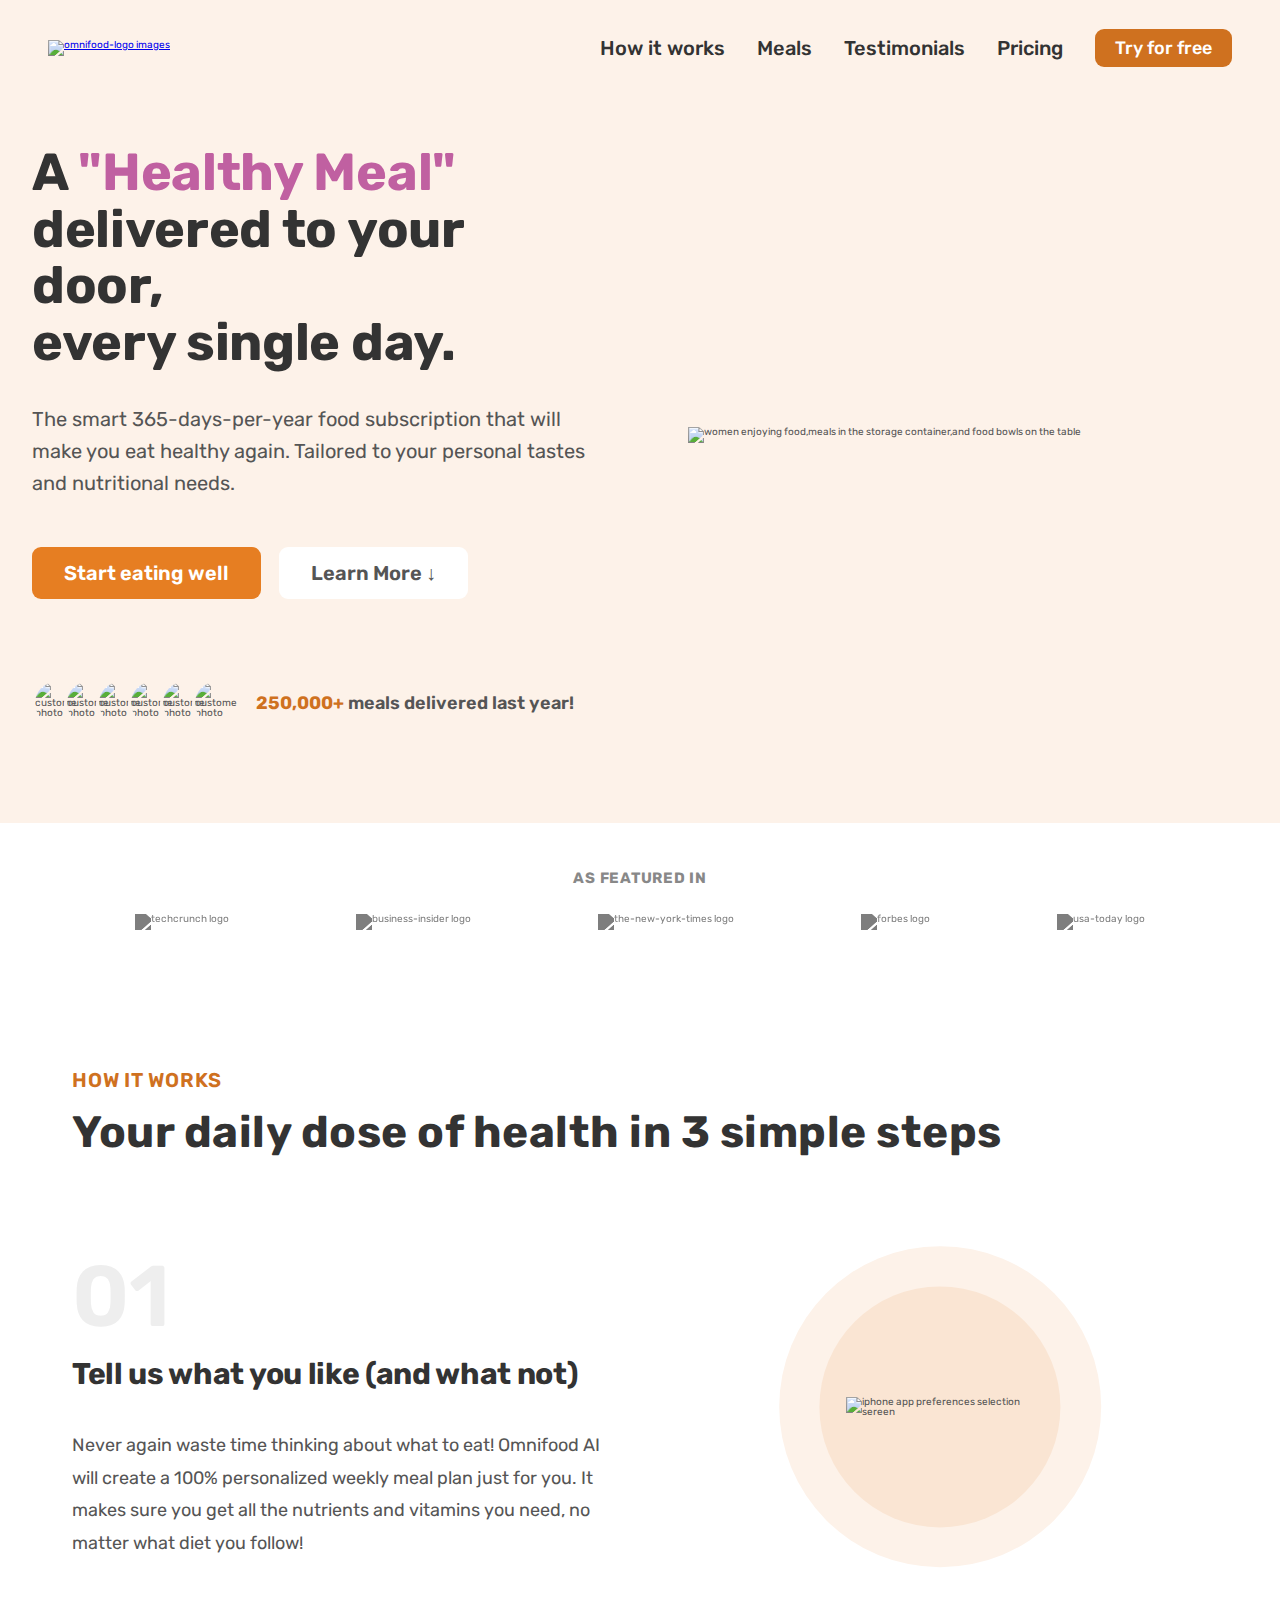
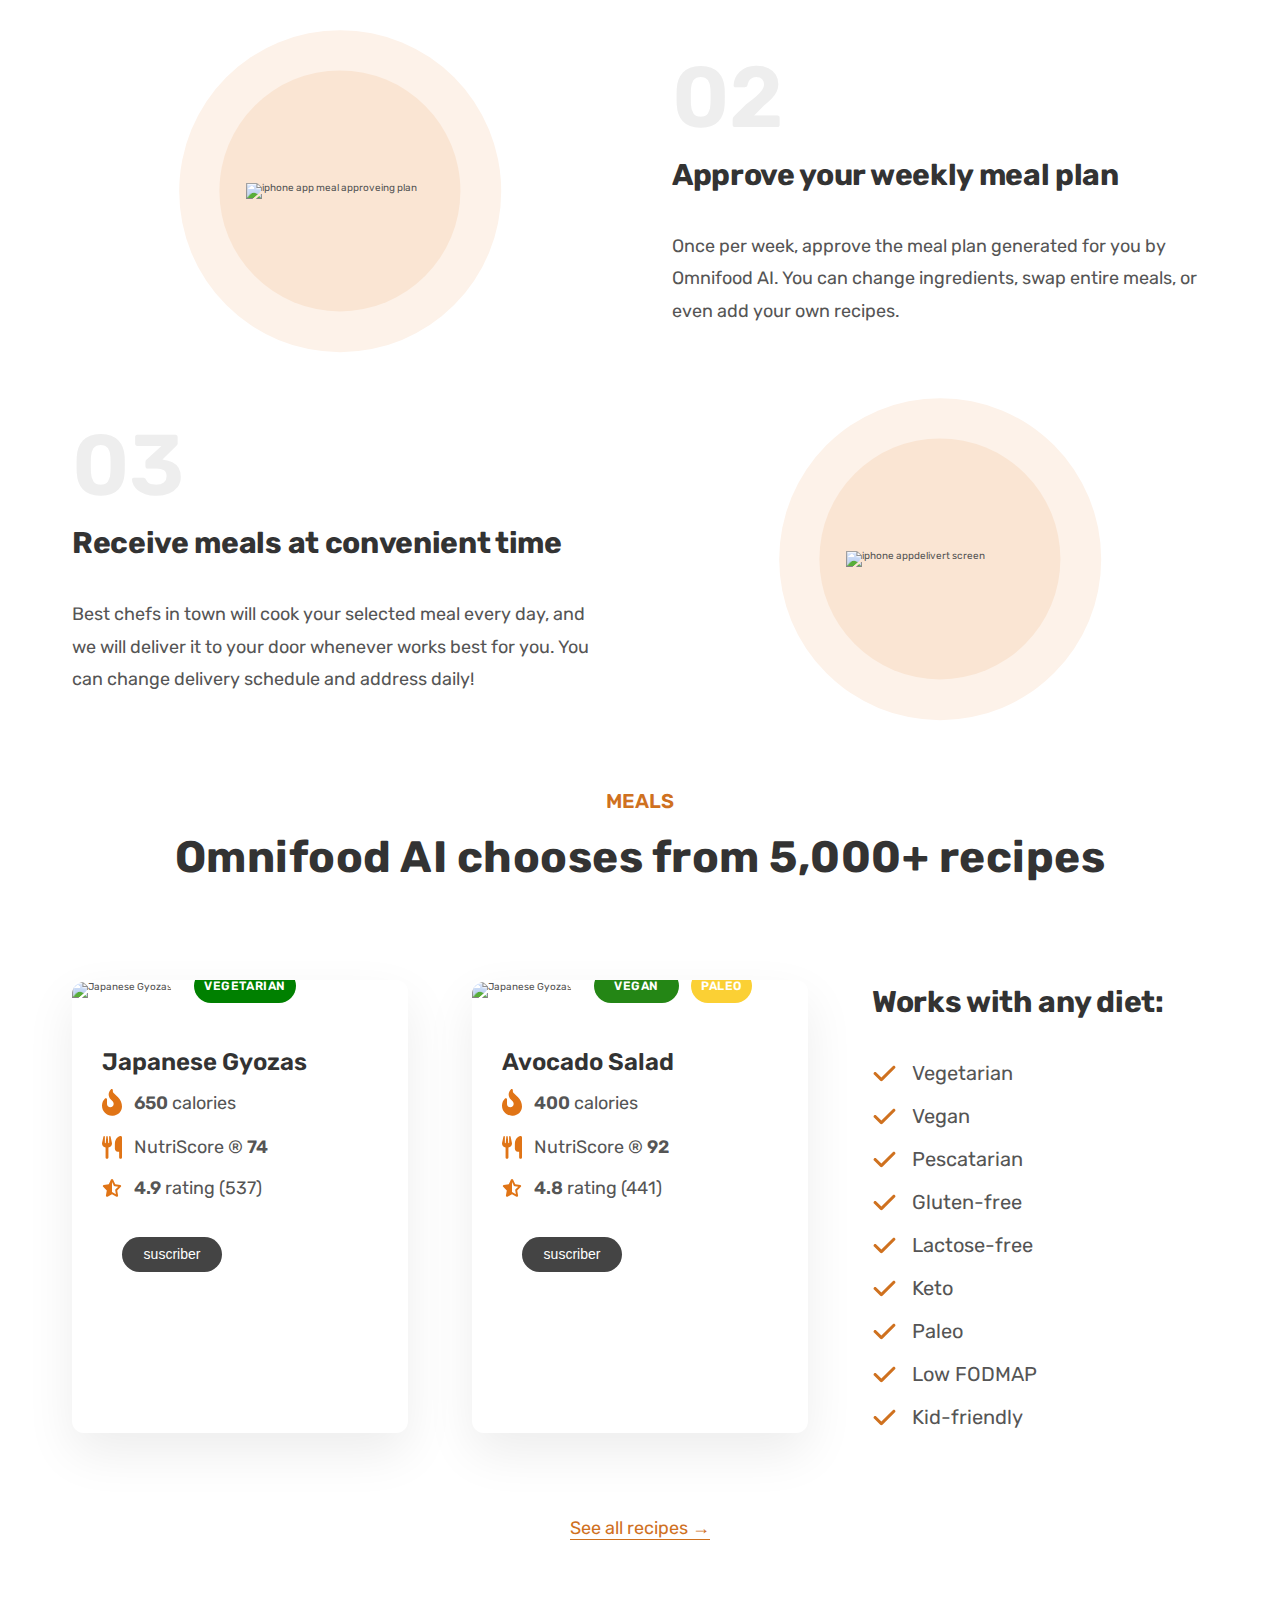
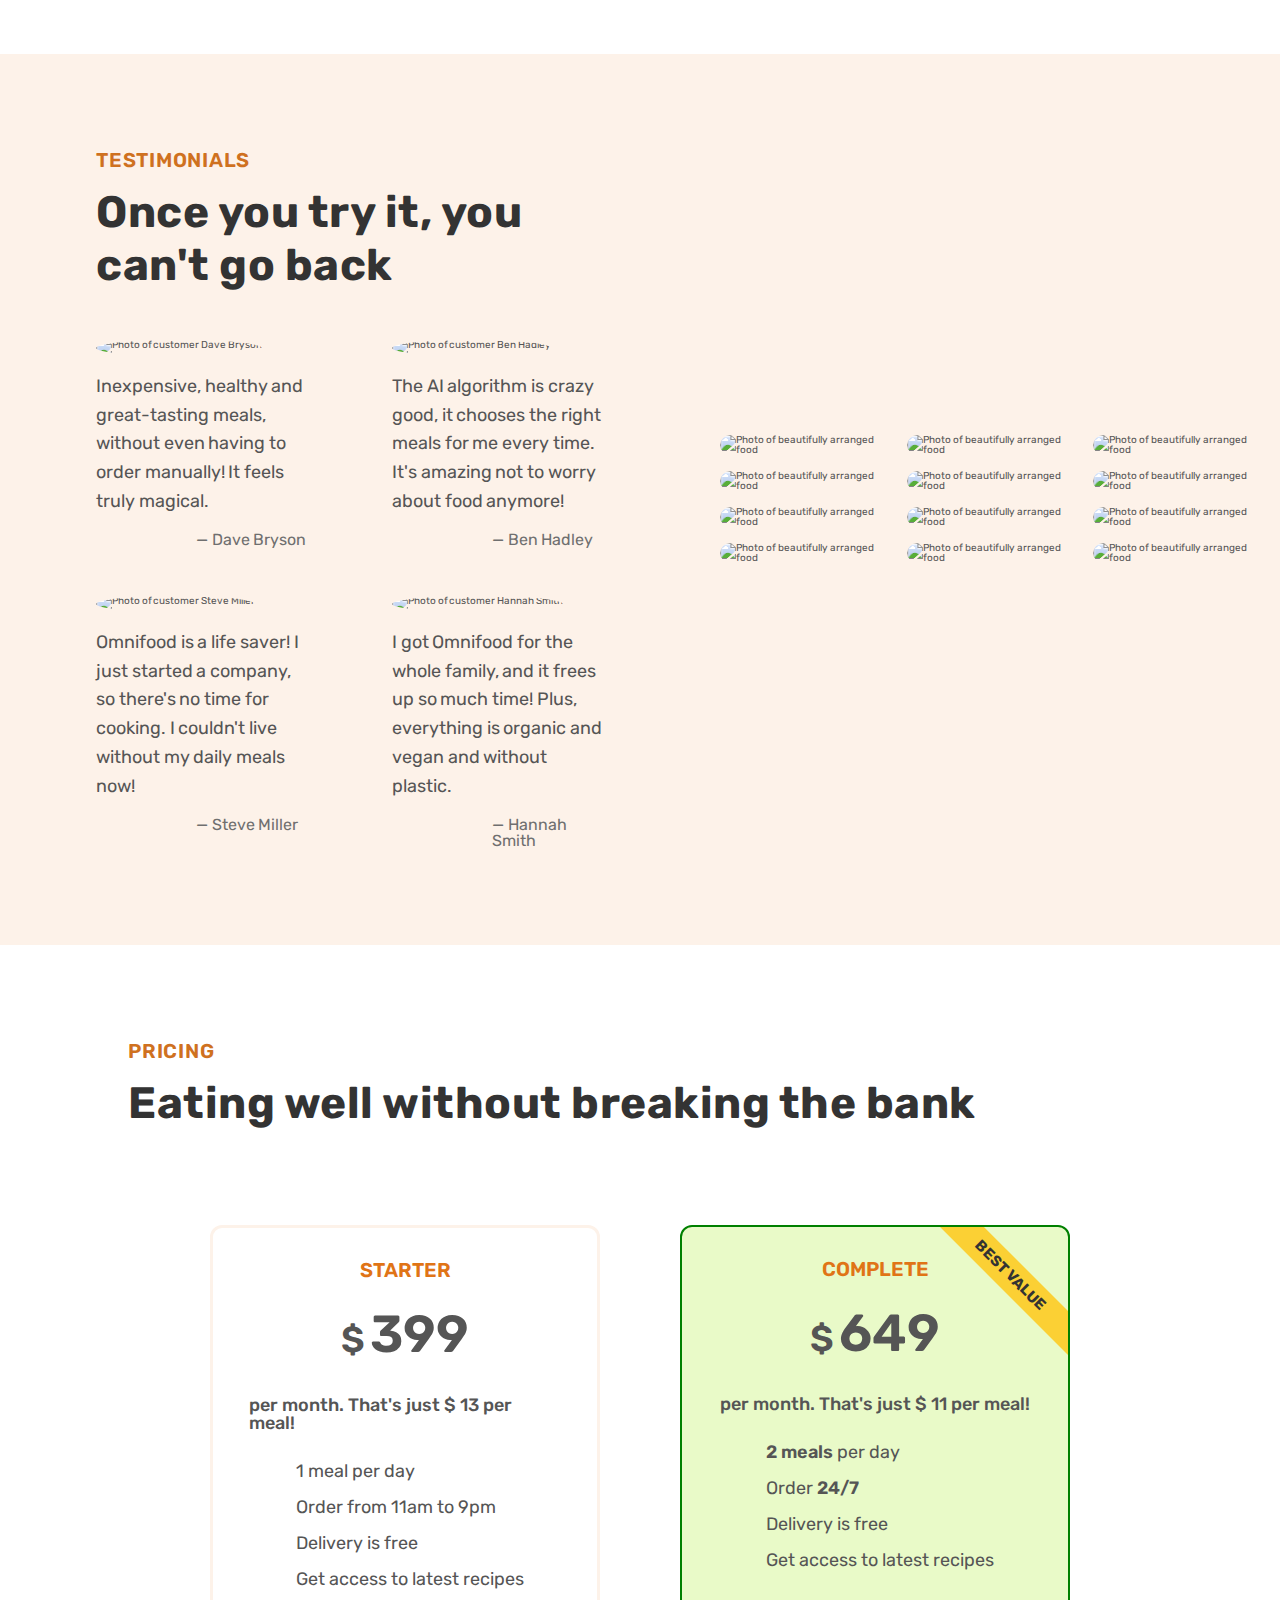
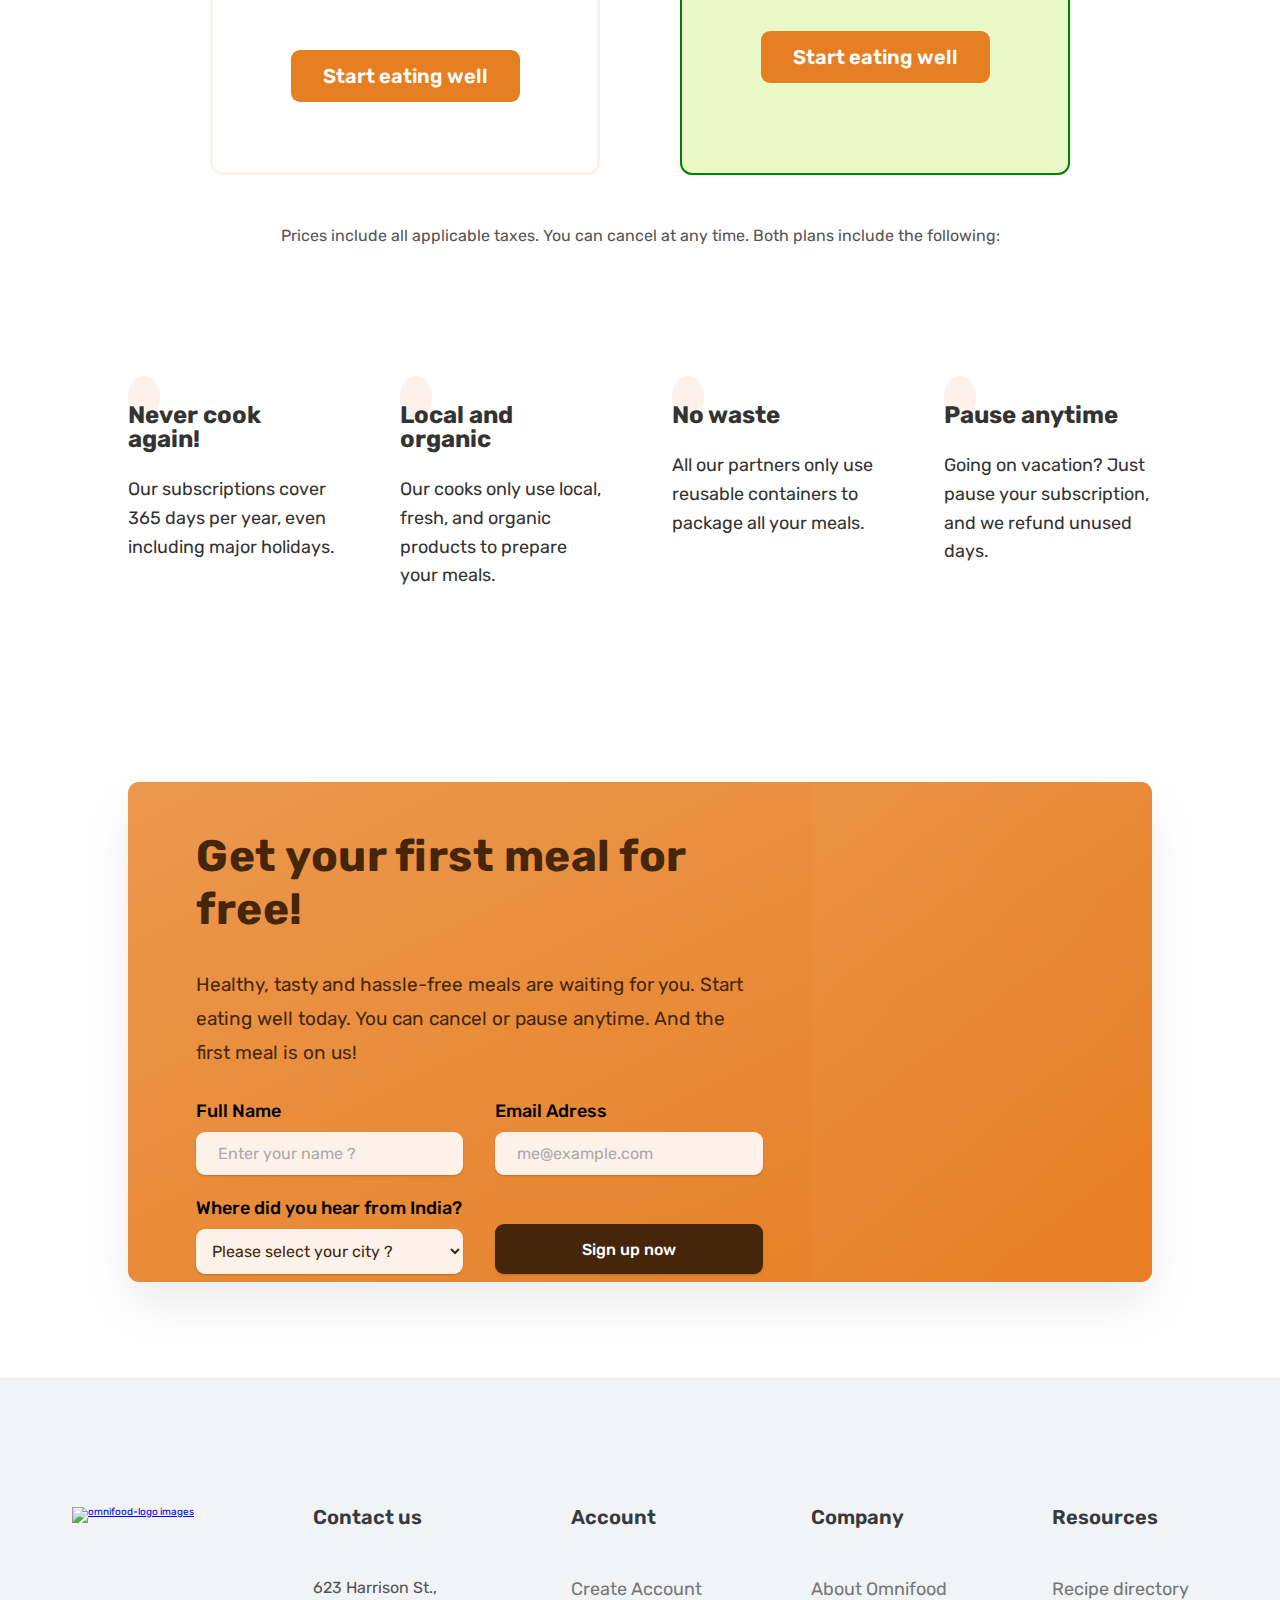
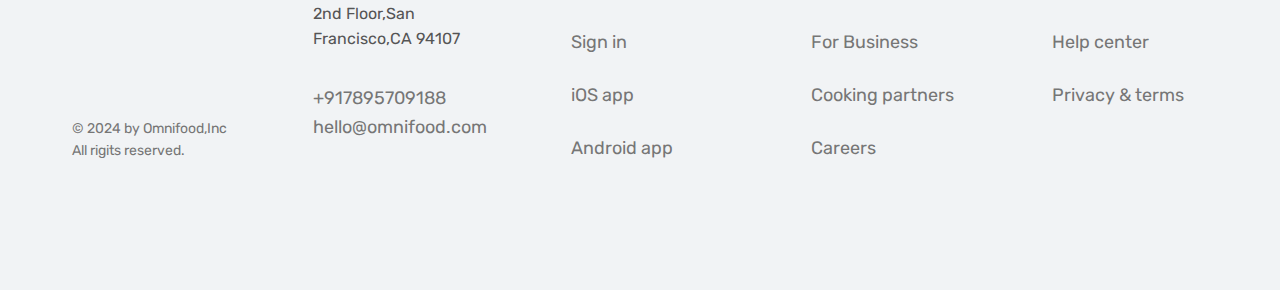
==== commit 3f151c36: "Adding the  beautiful footer and link the sectons" ====
--- a/omnifood project/index.html
+++ b/omnifood project/index.html
@@ -12,16 +12,23 @@
     />
     <link rel="stylesheet" href="./css/general.css" />
     <link rel="stylesheet" href="./css/style.css" />
-    <script type="module" src="https://unpkg.com/ionicons@5.4.0/dist/ionicons/ionicons.esm.js"></script>
-    <script nomodule="" src="https://unpkg.com/ionicons@5.4.0/dist/ionicons/ionicons.js"></script>
+    <script
+      type="module"
+      src="https://unpkg.com/ionicons@5.4.0/dist/ionicons/ionicons.esm.js"
+    ></script>
+    <script
+      nomodule=""
+      src="https://unpkg.com/ionicons@5.4.0/dist/ionicons/ionicons.js"
+    ></script>
   </head>
   <body>
     <header class="header">
-      <img
-        class="logo"
-        src="./img/omnifood-logo.png"
-        alt="omnifood-logo images"
-      />
+      <a href="#">
+        <img
+          class="logo"
+          src="./img/omnifood-logo.png"
+          alt="omnifood-logo images"
+      /></a>
       <nav class="main-nav">
         <ul class="main-nav-list">
           <li><a class="main-nav-link" href="#">How it works</a></li>
@@ -92,11 +99,11 @@
         </div>
       </section>
       <!-- hero section end -->
-      
+
       <section class="section-fearture-In">
-      <div class="container">
-        <h2 class="heading-fearture-in">AS FEATURED IN</h2>
-        <div class="fearture-logo">
+        <div class="container">
+          <h2 class="heading-fearture-in">AS FEATURED IN</h2>
+          <div class="fearture-logo">
             <img src="./img/logos/techcrunch.png" alt="techcrunch logo" />
             <img
               src="./img/logos/business-insider.png"
@@ -108,10 +115,10 @@
             />
             <img src="./img/logos/forbes.png" alt="forbes logo" />
             <img src="./img/logos/usa-today.png" alt="usa-today logo" />
-        </div>
-      </div>
+          </div>
+        </div>
       </section>
-      
+
       <!--feture in section end -->
 
       <section class="section-how">
@@ -182,108 +189,245 @@
       <!-- how it work section end -->
       <section class="section-meal">
         <div class="container">
-          <P class="meal-heading">MEALS</P>
-          <h3 class="meal-secondary">Omnifood AI chooses from 5,000+ recipes</h3>
-          <div class="grid grid--3-cols top-margin ">
+          <p class="meal-heading">MEALS</p>
+          <h3 class="meal-secondary">
+            Omnifood AI chooses from 5,000+ recipes
+          </h3>
+          <div class="grid grid--3-cols top-margin">
             <!-- 1th meal  -->
-           <div class="meal">
-            <img class="meal-img" src="./img/meals/meal-1.jpg" alt="Japanese Gyozas">
-            <span class="tag tag-Vegetarian">Vegetarian</span>
-            <p class="meal-title">Japanese Gyozas</p>
-            <ul class="meal-attributes">
-               <div class="meal-attribute-box">
-              <svg class="inner-icon" xmlns="http://www.w3.org/2000/svg" viewBox="0 0 384 512"><path d="M153.6 29.9l16-21.3C173.6 3.2 180 0 186.7 0C198.4 0 208 9.6 208 21.3V43.5c0 13.1 5.4 25.7 14.9 34.7L307.6 159C356.4 205.6 384 270.2 384 337.7C384 434 306 512 209.7 512H192C86 512 0 426 0 320v-3.8c0-48.8 19.4-95.6 53.9-130.1l3.5-3.5c4.2-4.2 10-6.6 16-6.6C85.9 176 96 186.1 96 198.6V288c0 35.3 28.7 64 64 64s64-28.7 64-64v-3.9c0-18-7.2-35.3-19.9-48l-38.6-38.6c-24-24-37.5-56.7-37.5-90.7c0-27.7 9-54.8 25.6-76.9z"/></svg>
-              <li class="meal-attribute"><strong>650</strong> calories</li>
-            </div>
-            <div class="meal-attribute-box">
-                <svg class="inner-icon" xmlns="http://www.w3.org/2000/svg" viewBox="0 0 448 512"><path d="M416 0C400 0 288 32 288 176V288c0 35.3 28.7 64 64 64h32V480c0 17.7 14.3 32 32 32s32-14.3 32-32V352 240 32c0-17.7-14.3-32-32-32zM64 16C64 7.8 57.9 1 49.7 .1S34.2 4.6 32.4 12.5L2.1 148.8C.7 155.1 0 161.5 0 167.9c0 45.9 35.1 83.6 80 87.7V480c0 17.7 14.3 32 32 32s32-14.3 32-32V255.6c44.9-4.1 80-41.8 80-87.7c0-6.4-.7-12.8-2.1-19.1L191.6 12.5c-1.8-8-9.3-13.3-17.4-12.4S160 7.8 160 16V150.2c0 5.4-4.4 9.8-9.8 9.8c-5.1 0-9.3-3.9-9.8-9L127.9 14.6C127.2 6.3 120.3 0 112 0s-15.2 6.3-15.9 14.6L83.7 151c-.5 5.1-4.7 9-9.8 9c-5.4 0-9.8-4.4-9.8-9.8V16zm48.3 152l-.3 0-.3 0 .3-.7 .3 .7z"/></svg>
-              <li class="meal-attribute">NutriScore &reg; <strong>74</strong></li>
-            </div>
-            <div class="meal-attribute-box">
-               <svg class="inner-icon" xmlns="http://www.w3.org/2000/svg" viewBox="0 0 576 512"><path d="M288 376.4l.1-.1 26.4 14.1 85.2 45.5-16.5-97.6-4.8-28.7 20.7-20.5 70.1-69.3-96.1-14.2-29.3-4.3-12.9-26.6L288.1 86.9l-.1 .3V376.4zm175.1 98.3c2 12-3 24.2-12.9 31.3s-23 8-33.8 2.3L288.1 439.8 159.8 508.3C149 514 135.9 513.1 126 506s-14.9-19.3-12.9-31.3L137.8 329 33.6 225.9c-8.6-8.5-11.7-21.2-7.9-32.7s13.7-19.9 25.7-21.7L195 150.3 259.4 18c5.4-11 16.5-18 28.8-18s23.4 7 28.8 18l64.3 132.3 143.6 21.2c12 1.8 22 10.2 25.7 21.7s.7 24.2-7.9 32.7L438.5 329l24.6 145.7z"/></svg>
-              <li class="meal-attribute"><strong>4.9</strong> rating (537)</li>
-              </div>
-              <button class="suscriber" type="button"> suscriber</button>
-            </ul>
-          </div>
-
-          <!-- 2nd meal -->
-           <div class="meal">
-            <img class="meal-img" src="./img/meals/meal-2.jpg" alt="Japanese Gyozas">
-            <span class="tag tag-Vegan">Vegan</span>
-            <span class="tag tag-paleo">Paleo</span>
-            <p class="meal-title">Avocado Salad</p>
-            <ul class="meal-attributes">
-               <div class="meal-attribute-box">
-              <svg class="inner-icon" xmlns="http://www.w3.org/2000/svg" viewBox="0 0 384 512"><path d="M153.6 29.9l16-21.3C173.6 3.2 180 0 186.7 0C198.4 0 208 9.6 208 21.3V43.5c0 13.1 5.4 25.7 14.9 34.7L307.6 159C356.4 205.6 384 270.2 384 337.7C384 434 306 512 209.7 512H192C86 512 0 426 0 320v-3.8c0-48.8 19.4-95.6 53.9-130.1l3.5-3.5c4.2-4.2 10-6.6 16-6.6C85.9 176 96 186.1 96 198.6V288c0 35.3 28.7 64 64 64s64-28.7 64-64v-3.9c0-18-7.2-35.3-19.9-48l-38.6-38.6c-24-24-37.5-56.7-37.5-90.7c0-27.7 9-54.8 25.6-76.9z"/></svg>
-              <li class="meal-attribute"> <strong>400</strong> calories</li>
-            </div>
-            <div class="meal-attribute-box">
-                <svg class="inner-icon" xmlns="http://www.w3.org/2000/svg" viewBox="0 0 448 512"><path d="M416 0C400 0 288 32 288 176V288c0 35.3 28.7 64 64 64h32V480c0 17.7 14.3 32 32 32s32-14.3 32-32V352 240 32c0-17.7-14.3-32-32-32zM64 16C64 7.8 57.9 1 49.7 .1S34.2 4.6 32.4 12.5L2.1 148.8C.7 155.1 0 161.5 0 167.9c0 45.9 35.1 83.6 80 87.7V480c0 17.7 14.3 32 32 32s32-14.3 32-32V255.6c44.9-4.1 80-41.8 80-87.7c0-6.4-.7-12.8-2.1-19.1L191.6 12.5c-1.8-8-9.3-13.3-17.4-12.4S160 7.8 160 16V150.2c0 5.4-4.4 9.8-9.8 9.8c-5.1 0-9.3-3.9-9.8-9L127.9 14.6C127.2 6.3 120.3 0 112 0s-15.2 6.3-15.9 14.6L83.7 151c-.5 5.1-4.7 9-9.8 9c-5.4 0-9.8-4.4-9.8-9.8V16zm48.3 152l-.3 0-.3 0 .3-.7 .3 .7z"/></svg>
-              <li class="meal-attribute">NutriScore &reg; <strong>92</strong> </li>
-            </div>
-            <div class="meal-attribute-box">
-               <svg class="inner-icon" xmlns="http://www.w3.org/2000/svg" viewBox="0 0 576 512"><path d="M288 376.4l.1-.1 26.4 14.1 85.2 45.5-16.5-97.6-4.8-28.7 20.7-20.5 70.1-69.3-96.1-14.2-29.3-4.3-12.9-26.6L288.1 86.9l-.1 .3V376.4zm175.1 98.3c2 12-3 24.2-12.9 31.3s-23 8-33.8 2.3L288.1 439.8 159.8 508.3C149 514 135.9 513.1 126 506s-14.9-19.3-12.9-31.3L137.8 329 33.6 225.9c-8.6-8.5-11.7-21.2-7.9-32.7s13.7-19.9 25.7-21.7L195 150.3 259.4 18c5.4-11 16.5-18 28.8-18s23.4 7 28.8 18l64.3 132.3 143.6 21.2c12 1.8 22 10.2 25.7 21.7s.7 24.2-7.9 32.7L438.5 329l24.6 145.7z"/></svg>
-              <li class="meal-attribute"> <strong>4.8</strong> rating (441)</li>
-              </div>
-                <button class="suscriber" type="button"> suscriber</button>
-            </ul>
-          </div>
-          <!-- diet section -->
-          <div class="diet-section">
-            <h3 class="heading-tertiary">Works with any diet:</h3>
-            <div class="diet-type">
-              <ul class="list-items">
-                <div class="list-box">
-                  <svg class="tick-icon" xmlns="http://www.w3.org/2000/svg" viewBox="0 0 448 512"><path d="M438.6 105.4c12.5 12.5 12.5 32.8 0 45.3l-256 256c-12.5 12.5-32.8 12.5-45.3 0l-128-128c-12.5-12.5-12.5-32.8 0-45.3s32.8-12.5 45.3 0L160 338.7 393.4 105.4c12.5-12.5 32.8-12.5 45.3 0z"/></svg>
-                  <li>Vegetarian</li>
+            <div class="meal">
+              <img
+                class="meal-img"
+                src="./img/meals/meal-1.jpg"
+                alt="Japanese Gyozas"
+              />
+              <span class="tag tag-Vegetarian">Vegetarian</span>
+              <p class="meal-title">Japanese Gyozas</p>
+              <ul class="meal-attributes">
+                <div class="meal-attribute-box">
+                  <svg
+                    class="inner-icon"
+                    xmlns="http://www.w3.org/2000/svg"
+                    viewBox="0 0 384 512"
+                  >
+                    <path
+                      d="M153.6 29.9l16-21.3C173.6 3.2 180 0 186.7 0C198.4 0 208 9.6 208 21.3V43.5c0 13.1 5.4 25.7 14.9 34.7L307.6 159C356.4 205.6 384 270.2 384 337.7C384 434 306 512 209.7 512H192C86 512 0 426 0 320v-3.8c0-48.8 19.4-95.6 53.9-130.1l3.5-3.5c4.2-4.2 10-6.6 16-6.6C85.9 176 96 186.1 96 198.6V288c0 35.3 28.7 64 64 64s64-28.7 64-64v-3.9c0-18-7.2-35.3-19.9-48l-38.6-38.6c-24-24-37.5-56.7-37.5-90.7c0-27.7 9-54.8 25.6-76.9z"
+                    />
+                  </svg>
+                  <li class="meal-attribute"><strong>650</strong> calories</li>
                 </div>
-                <div class="list-box">
-                  <svg class="tick-icon" xmlns="http://www.w3.org/2000/svg" viewBox="0 0 448 512"><path d="M438.6 105.4c12.5 12.5 12.5 32.8 0 45.3l-256 256c-12.5 12.5-32.8 12.5-45.3 0l-128-128c-12.5-12.5-12.5-32.8 0-45.3s32.8-12.5 45.3 0L160 338.7 393.4 105.4c12.5-12.5 32.8-12.5 45.3 0z"/></svg>
-                  <li>Vegan</li>
+                <div class="meal-attribute-box">
+                  <svg
+                    class="inner-icon"
+                    xmlns="http://www.w3.org/2000/svg"
+                    viewBox="0 0 448 512"
+                  >
+                    <path
+                      d="M416 0C400 0 288 32 288 176V288c0 35.3 28.7 64 64 64h32V480c0 17.7 14.3 32 32 32s32-14.3 32-32V352 240 32c0-17.7-14.3-32-32-32zM64 16C64 7.8 57.9 1 49.7 .1S34.2 4.6 32.4 12.5L2.1 148.8C.7 155.1 0 161.5 0 167.9c0 45.9 35.1 83.6 80 87.7V480c0 17.7 14.3 32 32 32s32-14.3 32-32V255.6c44.9-4.1 80-41.8 80-87.7c0-6.4-.7-12.8-2.1-19.1L191.6 12.5c-1.8-8-9.3-13.3-17.4-12.4S160 7.8 160 16V150.2c0 5.4-4.4 9.8-9.8 9.8c-5.1 0-9.3-3.9-9.8-9L127.9 14.6C127.2 6.3 120.3 0 112 0s-15.2 6.3-15.9 14.6L83.7 151c-.5 5.1-4.7 9-9.8 9c-5.4 0-9.8-4.4-9.8-9.8V16zm48.3 152l-.3 0-.3 0 .3-.7 .3 .7z"
+                    />
+                  </svg>
+                  <li class="meal-attribute">
+                    NutriScore &reg; <strong>74</strong>
+                  </li>
                 </div>
-                <div class="list-box">
-                  <svg class="tick-icon" xmlns="http://www.w3.org/2000/svg" viewBox="0 0 448 512"><path d="M438.6 105.4c12.5 12.5 12.5 32.8 0 45.3l-256 256c-12.5 12.5-32.8 12.5-45.3 0l-128-128c-12.5-12.5-12.5-32.8 0-45.3s32.8-12.5 45.3 0L160 338.7 393.4 105.4c12.5-12.5 32.8-12.5 45.3 0z"/></svg>
-                  <li>Pescatarian</li>
+                <div class="meal-attribute-box">
+                  <svg
+                    class="inner-icon"
+                    xmlns="http://www.w3.org/2000/svg"
+                    viewBox="0 0 576 512"
+                  >
+                    <path
+                      d="M288 376.4l.1-.1 26.4 14.1 85.2 45.5-16.5-97.6-4.8-28.7 20.7-20.5 70.1-69.3-96.1-14.2-29.3-4.3-12.9-26.6L288.1 86.9l-.1 .3V376.4zm175.1 98.3c2 12-3 24.2-12.9 31.3s-23 8-33.8 2.3L288.1 439.8 159.8 508.3C149 514 135.9 513.1 126 506s-14.9-19.3-12.9-31.3L137.8 329 33.6 225.9c-8.6-8.5-11.7-21.2-7.9-32.7s13.7-19.9 25.7-21.7L195 150.3 259.4 18c5.4-11 16.5-18 28.8-18s23.4 7 28.8 18l64.3 132.3 143.6 21.2c12 1.8 22 10.2 25.7 21.7s.7 24.2-7.9 32.7L438.5 329l24.6 145.7z"
+                    />
+                  </svg>
+                  <li class="meal-attribute">
+                    <strong>4.9</strong> rating (537)
+                  </li>
                 </div>
-                <div class="list-box">
-                  <svg class="tick-icon" xmlns="http://www.w3.org/2000/svg" viewBox="0 0 448 512"><path d="M438.6 105.4c12.5 12.5 12.5 32.8 0 45.3l-256 256c-12.5 12.5-32.8 12.5-45.3 0l-128-128c-12.5-12.5-12.5-32.8 0-45.3s32.8-12.5 45.3 0L160 338.7 393.4 105.4c12.5-12.5 32.8-12.5 45.3 0z"/></svg>
-                  <li>Gluten-free</li>
-                </div>
-                <div class="list-box">
-                  <svg class="tick-icon" xmlns="http://www.w3.org/2000/svg" viewBox="0 0 448 512"><path d="M438.6 105.4c12.5 12.5 12.5 32.8 0 45.3l-256 256c-12.5 12.5-32.8 12.5-45.3 0l-128-128c-12.5-12.5-12.5-32.8 0-45.3s32.8-12.5 45.3 0L160 338.7 393.4 105.4c12.5-12.5 32.8-12.5 45.3 0z"/></svg>
-                  <li>Lactose-free</li>
-                </div>
-                <div class="list-box">
-                  <svg class="tick-icon" xmlns="http://www.w3.org/2000/svg" viewBox="0 0 448 512"><path d="M438.6 105.4c12.5 12.5 12.5 32.8 0 45.3l-256 256c-12.5 12.5-32.8 12.5-45.3 0l-128-128c-12.5-12.5-12.5-32.8 0-45.3s32.8-12.5 45.3 0L160 338.7 393.4 105.4c12.5-12.5 32.8-12.5 45.3 0z"/></svg>
-                  <li>Keto</li>
-                </div>
-                <div class="list-box">
-                  <svg class="tick-icon" xmlns="http://www.w3.org/2000/svg" viewBox="0 0 448 512"><path d="M438.6 105.4c12.5 12.5 12.5 32.8 0 45.3l-256 256c-12.5 12.5-32.8 12.5-45.3 0l-128-128c-12.5-12.5-12.5-32.8 0-45.3s32.8-12.5 45.3 0L160 338.7 393.4 105.4c12.5-12.5 32.8-12.5 45.3 0z"/></svg>
-                  <li>Paleo</li>
-                </div>
-                <div class="list-box">
-                <svg class="tick-icon" xmlns="http://www.w3.org/2000/svg" viewBox="0 0 448 512"><path d="M438.6 105.4c12.5 12.5 12.5 32.8 0 45.3l-256 256c-12.5 12.5-32.8 12.5-45.3 0l-128-128c-12.5-12.5-12.5-32.8 0-45.3s32.8-12.5 45.3 0L160 338.7 393.4 105.4c12.5-12.5 32.8-12.5 45.3 0z"/></svg>
-                <li>Low FODMAP</li>
-                </div>
-                <div class="list-box">
-                <svg class="tick-icon" xmlns="http://www.w3.org/2000/svg" viewBox="0 0 448 512"><path d="M438.6 105.4c12.5 12.5 12.5 32.8 0 45.3l-256 256c-12.5 12.5-32.8 12.5-45.3 0l-128-128c-12.5-12.5-12.5-32.8 0-45.3s32.8-12.5 45.3 0L160 338.7 393.4 105.4c12.5-12.5 32.8-12.5 45.3 0z"/></svg>
-                <li>Kid-friendly</li>
-                </div>
-                </div>
+                <button class="suscriber" type="button">suscriber</button>
               </ul>
             </div>
-          </div>
+
+            <!-- 2nd meal -->
+            <div class="meal">
+              <img
+                class="meal-img"
+                src="./img/meals/meal-2.jpg"
+                alt="Japanese Gyozas"
+              />
+              <span class="tag tag-Vegan">Vegan</span>
+              <span class="tag tag-paleo">Paleo</span>
+              <p class="meal-title">Avocado Salad</p>
+              <ul class="meal-attributes">
+                <div class="meal-attribute-box">
+                  <svg
+                    class="inner-icon"
+                    xmlns="http://www.w3.org/2000/svg"
+                    viewBox="0 0 384 512"
+                  >
+                    <path
+                      d="M153.6 29.9l16-21.3C173.6 3.2 180 0 186.7 0C198.4 0 208 9.6 208 21.3V43.5c0 13.1 5.4 25.7 14.9 34.7L307.6 159C356.4 205.6 384 270.2 384 337.7C384 434 306 512 209.7 512H192C86 512 0 426 0 320v-3.8c0-48.8 19.4-95.6 53.9-130.1l3.5-3.5c4.2-4.2 10-6.6 16-6.6C85.9 176 96 186.1 96 198.6V288c0 35.3 28.7 64 64 64s64-28.7 64-64v-3.9c0-18-7.2-35.3-19.9-48l-38.6-38.6c-24-24-37.5-56.7-37.5-90.7c0-27.7 9-54.8 25.6-76.9z"
+                    />
+                  </svg>
+                  <li class="meal-attribute"><strong>400</strong> calories</li>
+                </div>
+                <div class="meal-attribute-box">
+                  <svg
+                    class="inner-icon"
+                    xmlns="http://www.w3.org/2000/svg"
+                    viewBox="0 0 448 512"
+                  >
+                    <path
+                      d="M416 0C400 0 288 32 288 176V288c0 35.3 28.7 64 64 64h32V480c0 17.7 14.3 32 32 32s32-14.3 32-32V352 240 32c0-17.7-14.3-32-32-32zM64 16C64 7.8 57.9 1 49.7 .1S34.2 4.6 32.4 12.5L2.1 148.8C.7 155.1 0 161.5 0 167.9c0 45.9 35.1 83.6 80 87.7V480c0 17.7 14.3 32 32 32s32-14.3 32-32V255.6c44.9-4.1 80-41.8 80-87.7c0-6.4-.7-12.8-2.1-19.1L191.6 12.5c-1.8-8-9.3-13.3-17.4-12.4S160 7.8 160 16V150.2c0 5.4-4.4 9.8-9.8 9.8c-5.1 0-9.3-3.9-9.8-9L127.9 14.6C127.2 6.3 120.3 0 112 0s-15.2 6.3-15.9 14.6L83.7 151c-.5 5.1-4.7 9-9.8 9c-5.4 0-9.8-4.4-9.8-9.8V16zm48.3 152l-.3 0-.3 0 .3-.7 .3 .7z"
+                    />
+                  </svg>
+                  <li class="meal-attribute">
+                    NutriScore &reg; <strong>92</strong>
+                  </li>
+                </div>
+                <div class="meal-attribute-box">
+                  <svg
+                    class="inner-icon"
+                    xmlns="http://www.w3.org/2000/svg"
+                    viewBox="0 0 576 512"
+                  >
+                    <path
+                      d="M288 376.4l.1-.1 26.4 14.1 85.2 45.5-16.5-97.6-4.8-28.7 20.7-20.5 70.1-69.3-96.1-14.2-29.3-4.3-12.9-26.6L288.1 86.9l-.1 .3V376.4zm175.1 98.3c2 12-3 24.2-12.9 31.3s-23 8-33.8 2.3L288.1 439.8 159.8 508.3C149 514 135.9 513.1 126 506s-14.9-19.3-12.9-31.3L137.8 329 33.6 225.9c-8.6-8.5-11.7-21.2-7.9-32.7s13.7-19.9 25.7-21.7L195 150.3 259.4 18c5.4-11 16.5-18 28.8-18s23.4 7 28.8 18l64.3 132.3 143.6 21.2c12 1.8 22 10.2 25.7 21.7s.7 24.2-7.9 32.7L438.5 329l24.6 145.7z"
+                    />
+                  </svg>
+                  <li class="meal-attribute">
+                    <strong>4.8</strong> rating (441)
+                  </li>
+                </div>
+                <button class="suscriber" type="button">suscriber</button>
+              </ul>
+            </div>
+            <!-- diet section -->
+            <div class="diet-section">
+              <h3 class="heading-tertiary">Works with any diet:</h3>
+              <div class="diet-type">
+                <ul class="list-items">
+                  <div class="list-box">
+                    <svg
+                      class="tick-icon"
+                      xmlns="http://www.w3.org/2000/svg"
+                      viewBox="0 0 448 512"
+                    >
+                      <path
+                        d="M438.6 105.4c12.5 12.5 12.5 32.8 0 45.3l-256 256c-12.5 12.5-32.8 12.5-45.3 0l-128-128c-12.5-12.5-12.5-32.8 0-45.3s32.8-12.5 45.3 0L160 338.7 393.4 105.4c12.5-12.5 32.8-12.5 45.3 0z"
+                      />
+                    </svg>
+                    <li>Vegetarian</li>
+                  </div>
+                  <div class="list-box">
+                    <svg
+                      class="tick-icon"
+                      xmlns="http://www.w3.org/2000/svg"
+                      viewBox="0 0 448 512"
+                    >
+                      <path
+                        d="M438.6 105.4c12.5 12.5 12.5 32.8 0 45.3l-256 256c-12.5 12.5-32.8 12.5-45.3 0l-128-128c-12.5-12.5-12.5-32.8 0-45.3s32.8-12.5 45.3 0L160 338.7 393.4 105.4c12.5-12.5 32.8-12.5 45.3 0z"
+                      />
+                    </svg>
+                    <li>Vegan</li>
+                  </div>
+                  <div class="list-box">
+                    <svg
+                      class="tick-icon"
+                      xmlns="http://www.w3.org/2000/svg"
+                      viewBox="0 0 448 512"
+                    >
+                      <path
+                        d="M438.6 105.4c12.5 12.5 12.5 32.8 0 45.3l-256 256c-12.5 12.5-32.8 12.5-45.3 0l-128-128c-12.5-12.5-12.5-32.8 0-45.3s32.8-12.5 45.3 0L160 338.7 393.4 105.4c12.5-12.5 32.8-12.5 45.3 0z"
+                      />
+                    </svg>
+                    <li>Pescatarian</li>
+                  </div>
+                  <div class="list-box">
+                    <svg
+                      class="tick-icon"
+                      xmlns="http://www.w3.org/2000/svg"
+                      viewBox="0 0 448 512"
+                    >
+                      <path
+                        d="M438.6 105.4c12.5 12.5 12.5 32.8 0 45.3l-256 256c-12.5 12.5-32.8 12.5-45.3 0l-128-128c-12.5-12.5-12.5-32.8 0-45.3s32.8-12.5 45.3 0L160 338.7 393.4 105.4c12.5-12.5 32.8-12.5 45.3 0z"
+                      />
+                    </svg>
+                    <li>Gluten-free</li>
+                  </div>
+                  <div class="list-box">
+                    <svg
+                      class="tick-icon"
+                      xmlns="http://www.w3.org/2000/svg"
+                      viewBox="0 0 448 512"
+                    >
+                      <path
+                        d="M438.6 105.4c12.5 12.5 12.5 32.8 0 45.3l-256 256c-12.5 12.5-32.8 12.5-45.3 0l-128-128c-12.5-12.5-12.5-32.8 0-45.3s32.8-12.5 45.3 0L160 338.7 393.4 105.4c12.5-12.5 32.8-12.5 45.3 0z"
+                      />
+                    </svg>
+                    <li>Lactose-free</li>
+                  </div>
+                  <div class="list-box">
+                    <svg
+                      class="tick-icon"
+                      xmlns="http://www.w3.org/2000/svg"
+                      viewBox="0 0 448 512"
+                    >
+                      <path
+                        d="M438.6 105.4c12.5 12.5 12.5 32.8 0 45.3l-256 256c-12.5 12.5-32.8 12.5-45.3 0l-128-128c-12.5-12.5-12.5-32.8 0-45.3s32.8-12.5 45.3 0L160 338.7 393.4 105.4c12.5-12.5 32.8-12.5 45.3 0z"
+                      />
+                    </svg>
+                    <li>Keto</li>
+                  </div>
+                  <div class="list-box">
+                    <svg
+                      class="tick-icon"
+                      xmlns="http://www.w3.org/2000/svg"
+                      viewBox="0 0 448 512"
+                    >
+                      <path
+                        d="M438.6 105.4c12.5 12.5 12.5 32.8 0 45.3l-256 256c-12.5 12.5-32.8 12.5-45.3 0l-128-128c-12.5-12.5-12.5-32.8 0-45.3s32.8-12.5 45.3 0L160 338.7 393.4 105.4c12.5-12.5 32.8-12.5 45.3 0z"
+                      />
+                    </svg>
+                    <li>Paleo</li>
+                  </div>
+                  <div class="list-box">
+                    <svg
+                      class="tick-icon"
+                      xmlns="http://www.w3.org/2000/svg"
+                      viewBox="0 0 448 512"
+                    >
+                      <path
+                        d="M438.6 105.4c12.5 12.5 12.5 32.8 0 45.3l-256 256c-12.5 12.5-32.8 12.5-45.3 0l-128-128c-12.5-12.5-12.5-32.8 0-45.3s32.8-12.5 45.3 0L160 338.7 393.4 105.4c12.5-12.5 32.8-12.5 45.3 0z"
+                      />
+                    </svg>
+                    <li>Low FODMAP</li>
+                  </div>
+                  <div class="list-box">
+                    <svg
+                      class="tick-icon"
+                      xmlns="http://www.w3.org/2000/svg"
+                      viewBox="0 0 448 512"
+                    >
+                      <path
+                        d="M438.6 105.4c12.5 12.5 12.5 32.8 0 45.3l-256 256c-12.5 12.5-32.8 12.5-45.3 0l-128-128c-12.5-12.5-12.5-32.8 0-45.3s32.8-12.5 45.3 0L160 338.7 393.4 105.4c12.5-12.5 32.8-12.5 45.3 0z"
+                      />
+                    </svg>
+                    <li>Kid-friendly</li>
+                  </div>
+                </ul>
+              </div>
+            </div>
           </div>
 
           <div class="container all--recipes margin-bottom-md">
             <a class="link" href="">See all recipes &RightArrow;</a>
           </div>
+        </div>
       </section>
       <!-- meal section end -->
 
-
-      <section class="section-testimonials ">
+      <section class="section-testimonials">
         <div class="testimonials-container">
           <span class="subheading">Testimonials</span>
           <h2 class="heading-secondary">Once you try it, you can't go back</h2>
@@ -344,14 +488,13 @@
         </div>
 
         <!--  gallery  section start  -->
-         <div class="gallery">
+        <div class="gallery">
           <figure class="gallery-item">
             <img
               src="img/gallery/gallery-1.jpg"
               alt="Photo of beautifully
             arranged food"
             />
-            
           </figure>
           <figure class="gallery-item">
             <img
@@ -430,7 +573,7 @@
             arranged food"
             />
           </figure>
-        </div> 
+        </div>
       </section>
 
       <!-- gallery section end  -->
@@ -438,9 +581,11 @@
       <section class="section-pricing">
         <div class="container">
           <span class="subheading">PRICING</span>
-          <h2 class="heading-secondary">Eating well without breaking the bank</h2>
-        </div>
-        
+          <h2 class="heading-secondary">
+            Eating well without breaking the bank
+          </h2>
+        </div>
+
         <div class="container pricing-plan-grid">
           <div class="pricing-plan">
             <p class="plan-name">Starter</p>
@@ -448,20 +593,20 @@
             <p class="plan-text">per month. That's just $ 13 per meal!</p>
             <ul class="list">
               <li class="list-item">
-                 <ion-icon class="list-icon" name="checkmark-outline"></ion-icon>
-                 <span>1 meal per day</span>
+                <ion-icon class="list-icon" name="checkmark-outline"></ion-icon>
+                <span>1 meal per day</span>
               </li>
               <li class="list-item">
-                 <ion-icon class="list-icon" name="checkmark-outline"></ion-icon>
-                 <span>Order from 11am to 9pm</span>
+                <ion-icon class="list-icon" name="checkmark-outline"></ion-icon>
+                <span>Order from 11am to 9pm</span>
               </li>
               <li class="list-item">
-                 <ion-icon class="list-icon" name="checkmark-outline"></ion-icon>
-                 <span>Delivery is free</span>
+                <ion-icon class="list-icon" name="checkmark-outline"></ion-icon>
+                <span>Delivery is free</span>
               </li>
               <li class="list-item">
-                 <ion-icon class="list-icon" name="close-outline"></ion-icon>
-                 <span>Get access to latest recipes</span>
+                <ion-icon class="list-icon" name="close-outline"></ion-icon>
+                <span>Get access to latest recipes</span>
               </li>
             </ul>
             <div class="plan-sing-up">
@@ -471,75 +616,212 @@
           <!-- pricing plan 1 end -->
 
           <div class="pricing-plan plan-complete">
-            <p class="plan-name ">Complete</p>
-            <p class="plan-price ">$<span>649</span></p>
+            <p class="plan-name">Complete</p>
+            <p class="plan-price">$<span>649</span></p>
             <p class="plan-text">per month. That's just $ 11 per meal!</p>
             <ul class="list">
               <li class="list-item">
-                 <ion-icon class="list-icon" name="checkmark-outline"></ion-icon>
-                 <span> <strong>2 meals</strong> per day</span>
+                <ion-icon class="list-icon" name="checkmark-outline"></ion-icon>
+                <span> <strong>2 meals</strong> per day</span>
               </li>
               <li class="list-item">
-                 <ion-icon class="list-icon" name="checkmark-outline"></ion-icon>
-                 <span>Order <strong>24/7</strong></span>
+                <ion-icon class="list-icon" name="checkmark-outline"></ion-icon>
+                <span>Order <strong>24/7</strong></span>
               </li>
               <li class="list-item">
-                 <ion-icon class="list-icon" name="checkmark-outline"></ion-icon>
-                 <span>Delivery is free</span>
+                <ion-icon class="list-icon" name="checkmark-outline"></ion-icon>
+                <span>Delivery is free</span>
               </li>
               <li class="list-item">
-                  <ion-icon class="list-icon" name="checkmark-outline"></ion-icon>
-                 <span>Get access to latest recipes</span>
+                <ion-icon class="list-icon" name="checkmark-outline"></ion-icon>
+                <span>Get access to latest recipes</span>
               </li>
             </ul>
             <div class="plan-sing-up">
               <a class="btn btn--full" href="">Start eating well</a>
             </div>
           </div>
-          </div>
-
-          <div class="container grid ">
-            <aside class="plan-details">
-               Prices include all applicable taxes. You can cancel at any time.
+        </div>
+
+        <div class="container grid">
+          <aside class="plan-details">
+            Prices include all applicable taxes. You can cancel at any time.
             Both plans include the following:
-            </aside>
-          </div>
-          <!-- price details section ends -->
-
-          <div class="container grid grid--4-cols">
-            
-            <div class="feature">
-               <ion-icon class="feature-icon" name="infinite-outline"></ion-icon>
-               <p class="feature-title">Never cook again!</p>
-               <p class="feature-text">Our subscriptions cover 365 days per year, even including major holidays.</p>
+          </aside>
+        </div>
+        <!-- price details section ends -->
+
+        <div class="container grid grid--4-cols">
+          <div class="feature">
+            <ion-icon class="feature-icon" name="infinite-outline"></ion-icon>
+            <p class="feature-title">Never cook again!</p>
+            <p class="feature-text">
+              Our subscriptions cover 365 days per year, even including major
+              holidays.
+            </p>
+          </div>
+
+          <div class="feature">
+            <ion-icon class="feature-icon" name="nutrition-outline"></ion-icon>
+            <p class="feature-title">Local and organic</p>
+            <p class="feature-text">
+              Our cooks only use local, fresh, and organic products to prepare
+              your meals.
+            </p>
+          </div>
+
+          <div class="feature">
+            <ion-icon class="feature-icon" name="leaf-outline"></ion-icon>
+            <p class="feature-title">No waste</p>
+            <p class="feature-text">
+              All our partners only use reusable containers to package all your
+              meals.
+            </p>
+          </div>
+
+          <div class="feature">
+            <ion-icon class="feature-icon" name="pause-outline"></ion-icon>
+            <p class="feature-title">Pause anytime</p>
+            <p class="feature-text">
+              Going on vacation? Just pause your subscription, and we refund
+              unused days.
+            </p>
+          </div>
+        </div>
+      </section>
+
+      <!-- price section and feature section end  -->
+      <section class="section-call-to-Action">
+        <div class="container">
+          <div class="cta">
+            <div class="cta-text-box">
+              <h2 class="heading-secondary">Get your first meal for free!</h2>
+              <p class="cta-text">
+                Healthy, tasty and hassle-free meals are waiting for you. Start
+                eating well today. You can cancel or pause anytime. And the
+                first meal is on us!
+              </p>
+              <form class="cta-from" action="#">
+                <div>
+                  <label for="full-Name">Full Name</label>
+                  <input
+                    id="full-Name"
+                    type="text"
+                    placeholder="Enter your name ?"
+                    required
+                  />
+                </div>
+
+                <div>
+                  <label for="email">Email Adress</label>
+                  <input
+                    id="email"
+                    type="email"
+                    placeholder="me@example.com"
+                    required
+                  />
+                </div>
+
+                <div>
+                  <label for="select-where"
+                    >Where did you hear from India?
+                  </label>
+                  <select id="select-where" required>
+                    <option value>Please select your city ?</option>
+                    <option value="city">New Delhi</option>
+                    <option value="city">Noida</option>
+                    <option value="city">Dehradun</option>
+                    <option value="city">Harayana</option>
+                    <option value="city">Saket</option>
+                    <option value="city">Almore</option>
+                  </select>
+                </div>
+
+                <button class="btn--from">Sign up now</button>
+              </form>
             </div>
-
-            <div class="feature">
-               <ion-icon class="feature-icon" name="nutrition-outline"></ion-icon>
-               <p class="feature-title">Local and organic</p>
-               <p class="feature-text">Our cooks only use local, fresh, and organic products to prepare your meals.</p>
+            <div
+              class="cta-img-box"
+              role="img"
+              aria-label="Women enjoying food"
+            ></div>
+          </div>
+        </div>
+      </section>
+      <!-- call to action ends -->
+    </main>
+    <footer class="footer ">
+      <div class="container grid--footer">
+        <div class="logo-col">
+          <a class="footer-logo" href="#">
+            <img
+              class="logo"
+              src="./img/omnifood-logo.png"
+              alt="omnifood-logo images"
+          /></a>
+          <ul class="social-links">
+            <li>
+              <a class="footer-link" href="#">
+                <ion-icon class="social-icon" name="logo-instagram"></ion-icon>
+              </a>
+            </li>
+
+            <li>
+              <a class="footer-link" href="#">
+                <ion-icon class="social-icon" name="logo-facebook"></ion-icon>
+              </a>
+            </li>
+
+              <li>
+              <a class="footer-link" href="#"
+                ><ion-icon class="social-icon" name="logo-twitter"></ion-icon
+              ></a>
+            </li>
+          </ul>
+          <p class="copyright">
+            &copy; 2024 by Omnifood,Inc <br> All rigits reserved.
+          </p>
+        </div>
+        <div class="Address-col">
+          <p class="footer-heading">Contact us</p>
+          <address class="address">
+            <p>623 Harrison St.,<br>2nd Floor,San Francisco,CA 94107</p>
+          </address>
+            <div class="contacts">
+            <a class="footer-link"  href="tel:+917895709188">+917895709188</a><br />
+            <a class="footer-link" href="mailto:hello@omnifoodcom">hello@omnifood.com</a>
             </div>
-
-            <div class="feature">
-                <ion-icon class="feature-icon" name="leaf-outline"></ion-icon>
-               <p class="feature-title">No waste</p>
-               <p class="feature-text">All our partners only use reusable containers to package all your meals.</p>
-            </div>
-
-            <div class="feature">
-               <ion-icon class="feature-icon" name="pause-outline"></ion-icon>
-               <p class="feature-title">Pause anytime</p>
-               <p class="feature-text">Going on vacation? Just pause your subscription, and we refund unused days.</p>
-            </div>  
-          </div>
-      </section>
-      <!-- price section and feature section end  -->
-     
-
-
-
-
-      
-    </main>
+        </div>
+
+        <nav class="nav-col">
+          <p class="footer-heading">Account</p>
+          <ul class="footer-nav">
+            <li><a class="footer-link" href="#">Create Account</a></li>
+            <li><a class="footer-link" href="#">Sign in</a></li>
+            <li><a class="footer-link" href="#">iOS app</a></li>
+            <li><a class="footer-link" href="#">Android app</a></li>
+          </ul>
+        </nav>
+
+        <nav class="nav-col">
+          <p class="footer-heading">Company</p>
+          <ul class="footer-nav">
+            <li><a class="footer-link" href="#">About Omnifood</a></li>
+            <li><a class="footer-link" href="#">For Business</a></li>
+            <li><a class="footer-link" href="#">Cooking partners</a></li>
+            <li><a class="footer-link" href="#">Careers</a></li>
+          </ul>
+        </nav>
+
+        <nav class="nav-col">
+          <p class="footer-heading">Resources</p>
+          <ul class="footer-nav">
+            <li><a class="footer-link" href="#">Recipe directory</a></li>
+            <li><a class="footer-link" href="#">Help center</a></li>
+            <li><a class="footer-link" href="#">Privacy & terms</a></li>
+          </ul>
+        </nav>
+      </div>
+    </footer>
   </body>
 </html>
--- a/omnifood project/css/general.css
+++ b/omnifood project/css/general.css
@@ -15,7 +15,7 @@
 
 -- Line height:
    Default line-height   : 1;
-          line-height :1.05 // 1.6 //
+          line-height :1.05 // 1.6 // 1.8
 
 
 --SPACING SYSTEM (px)
@@ -38,7 +38,8 @@
  -- UIFaces for user face 
  -- Letter spacing -- 0.75px / 0.50px /
 
- ---03 SHADOWS
+ ---03 SHADOWS  
+ box-shadow: 0 2.4rem 4.8rem rgba(0, 0, 0, 0.075); 
 
  ---04 BORDER RADIUS 
    by default --9px
@@ -107,6 +108,8 @@
   grid-template-columns: repeat(4, 1fr);
   margin-top: 9.6rem;
 }
+
+
 
 .grid--center-v{
   align-items: center;
@@ -208,6 +211,23 @@
   box-shadow: inset 0 0 0 3px #fff;
 }
 
+/* Call to Acton Section  */
+
+.cta-from .btn--from{
+  height: 5rem;
+  font-weight: 500;
+  color: #fff;
+  align-self: self-end;
+  background-color: #45260a;
+}
+
+.cta-from .btn--from:hover{
+  background-color: #fff;
+  color: #000;
+  font-weight: 500;
+}
+
+
 /* HELPER CLASS FOR BUTTON MARGIN */
 .margin-right-sm {
   margin-right: 1.6rem !important;
--- a/omnifood project/css/style.css
+++ b/omnifood project/css/style.css
@@ -13,7 +13,7 @@
 }
 
 .logo {
-  height: 3.2rem;
+  height: 2.4rem;
 }
 
 /**************************/
@@ -389,7 +389,7 @@
   align-items: center;
 }
 .testimonials-container {
-  padding: 9.6rem ;
+  padding: 9.6rem;
 }
 
 .testimonials {
@@ -450,17 +450,17 @@
 /* PRICING SECTION */
 /**************************/
 
-.section-pricing{
-  padding: 9.6rem ;
-}
-
-.pricing-plan-grid{
-   display: flex;
-   justify-content: center;
-   gap: 8rem;
-}
-
-.pricing-plan{
+.section-pricing {
+  padding: 9.6rem;
+}
+
+.pricing-plan-grid {
+  display: flex;
+  justify-content: center;
+  gap: 8rem;
+}
+
+.pricing-plan {
   height: 55rem;
   width: 39rem;
   padding: 3.2rem 3.6rem;
@@ -472,84 +472,84 @@
   outline: 0;
 }
 
-.plan-name{
- font-size: 2rem;
- text-transform: uppercase;
- font-weight: 600;
- color:#e07416;
- margin-bottom: 2.8rem;
-}
-
-.plan-price{
+.plan-name {
+  font-size: 2rem;
+  text-transform: uppercase;
+  font-weight: 600;
+  color: #e07416;
+  margin-bottom: 2.8rem;
+}
+
+.plan-price {
   font-size: 3.6rem;
   font-weight: 600;
   margin-bottom: 1.8rem;
 }
 
-.plan-price span{
+.plan-price span {
   font-size: 5.2rem;
   margin-left: 0.5rem;
 }
-.plan-text{
+.plan-text {
   font-size: 1.8rem;
   margin-block: 1.8rem;
   font-weight: 500;
 }
-.list{
- margin-block: 1.2rem;
- display: flex;
- flex-direction: column;
- gap: 1.8rem;
- 
-}
-
-.list-item{
-list-style-type: none;
-font-size: 1.8rem;
-display: flex;
-align-items: center;
-gap: 1rem;
-
-}
-
-.list-icon{
-color: #e07416;
-font-size: 2.8rem;
-font-weight: 600;
-}
-
-.plan-sing-up{
-margin-top: 5rem;
-}
-.plan-sing-up a:hover{
+.list {
+  margin-block: 1.2rem;
+  display: flex;
+  flex-direction: column;
+  gap: 1.8rem;
+}
+
+.list-item {
+  list-style-type: none;
+  font-size: 1.8rem;
+  display: flex;
+  align-items: center;
+  gap: 1rem;
+}
+
+.list-icon {
+  color: #e07416;
+  font-size: 2.8rem;
+  font-weight: 600;
+}
+
+.plan-sing-up {
+  margin-top: 5rem;
+}
+.plan-sing-up a:hover {
   background-color: #248615;
 }
 
-.plan-complete{
+.plan-complete {
   background-color: #e9fac8;
-}
-
-.plan-complete{
+  border: 2px solid #008000;
+
+}
+
+.plan-complete {
   position: relative;
   overflow: hidden;
 }
 
-.plan-complete::after{
- content: "Best value";
- position: absolute;
- top: 6%;
- right: -18%;
- transform: rotate(45deg);
- font-size: 1.5rem;
- text-transform: uppercase;
- font-weight: 700;
- background-color: #fbd034;
- padding: 0.8rem 8rem;
- color: #333;    
+.plan-complete::after {
+  content: "Best value";
+  position: absolute;
+  top: 6%;
+  right: -18%;
+  transform: rotate(45deg);
+  font-size: 1.5rem;
+  text-transform: uppercase;
+  font-weight: 700;
+  background-color: #fbd034;
+  padding: 0.8rem 8rem;
+  color: #333;
 }
 
 /* plan detalils */
-.plan-details{
+.plan-details {
   font-size: 1.6rem;
   line-height: 1.6;
   padding: 4.8rem;
@@ -558,7 +558,7 @@
 
 /* feature section  */
 
-.feature-icon{
+.feature-icon {
   height: 3.2rem;
   width: 3.2rem;
   background-color: #fdf2e9;
@@ -568,16 +568,195 @@
   margin-bottom: 3.2rem;
 }
 
-.feature-title{
+.feature-title {
   font-size: 2.4rem;
   color: #333;
   font-weight: 700;
   margin-bottom: 2.4rem;
 }
 
-.feature-text{
+.feature-text {
   font-size: 1.8rem;
   line-height: 1.6;
   color: #333;
 }
 
+/**************************/
+/* CALL TO ACTION SECTION */
+/**************************/
+
+.section-call-to-Action {
+  padding: 9.6rem ;
+  /* padding: 4.8rem 0 9.6rem 0; */
+}
+
+.cta{
+  display: grid;
+  grid-template-columns: 2fr 1fr;
+  box-shadow: 0 2.4rem 4.8rem rgba(0, 0, 0, 0.075);
+  border-radius: 11px;
+  /* background-color: #e67e22; */
+  background-image: linear-gradient(to right bottom,#eb984e,#e67e22);
+  height: 50rem;
+  overflow: hidden;
+}
+
+.cta-img-box{
+      background-image: linear-gradient(to right bottom, rgba(235, 151, 78, 0.35), rgba(230, 125, 34, 0.35)), url(../img/eating.jpg);
+  background-size: cover;
+  background-position: center;
+}
+
+.cta-text-box {
+  padding: 4.8rem 4.8rem 6.4rem 6.8rem;
+  color: #45260a;
+}
+
+.cta .heading-secondary {
+  margin-bottom: 3.2rem;
+  color: #45260a;
+  
+}
+
+.cta-text {
+  font-size: 1.9rem;
+  line-height: 1.8;
+  margin-bottom: 3.2rem;
+  /* letter-spacing: 1px; */
+}
+/* From call to action */
+
+.cta-from{
+  display: grid;
+  grid-template-columns: 1fr 1fr;
+  column-gap: 3.2rem;
+  row-gap: 2.4rem;
+}
+.cta-from label{
+  display: block;
+  font-size: 1.8rem;
+  color: #000;
+  font-weight: 500;
+  margin-bottom: 1.2rem;
+}
+
+.cta-from input,
+.cta-from select,
+.cta-from button{
+  font-size: 1.6rem;
+  width: 100%;
+  padding: 1.2rem ;
+  border: 0;
+  border-radius: 9px;
+  color: inherit;
+  font-family: inherit;
+  outline: 0;
+  background-color: #fdf2e9;
+  box-shadow: 0 1px 2px rgba(0, 0, 0, 0.2);
+}
+
+.cta-from input::placeholder{
+  color: #aaa;
+  padding-left: 1rem;
+}
+
+
+/**************************/
+/* FOOTER  SECTION */
+/**************************/
+
+.footer{
+  padding: 12.8rem 0;
+  border-top: 1px solid #eee;
+  background-color: #f1f3f5;
+}
+
+.grid--footer{
+  display: grid;
+  grid-template-columns: repeat(5,1.5fr);
+  column-gap: 8.4rem;
+}
+
+.logo-col{
+  display: flex;
+  flex-direction: column;
+}
+
+.footer-logo{
+  display: block;
+  margin-bottom: 6.4rem;
+}
+
+.social-links{
+  display: flex;
+  list-style-type: none;
+  gap: 3.2rem;
+}
+
+
+.social-icon{
+  width: 2.8rem;
+  height: 2.8rem;
+  margin-bottom:1.8rem;
+}
+
+.copyright{
+  font-size: 1.4rem;
+  line-height: 1.6;
+  color: #767676;
+  margin-top: auto;
+}
+
+.footer-heading{
+  font-size: 2rem;
+  font-weight: 600;
+  margin-bottom: 4.8rem;
+  color:#343a40;
+}
+
+.Addres-col,.nav-col{
+  display: flex;
+  flex-direction: column;
+}
+
+
+.contacts {
+  font-style: normal;
+  font-size: 1.6rem;
+  line-height: 1.6;
+}
+
+
+.address{
+  font-size: 1.6rem;
+  font-style: normal;
+  line-height: 1.6;
+  margin-bottom: 3.2rem;
+}
+
+
+
+.footer-nav{
+  font-size: 1.6rem;
+  line-height: 1.6;
+  display: flex;
+  flex-direction: column;
+  gap: 2.4rem;
+  list-style: none;
+  
+}
+
+
+.footer-link:link,
+.footer-link:visited {
+  text-decoration: none;
+  font-size: 1.8rem;
+  color: #767676;
+  transition: all 0.3s;
+  
+}
+
+.footer-link:hover,
+.footer-link:active {
+  color: #555;
+}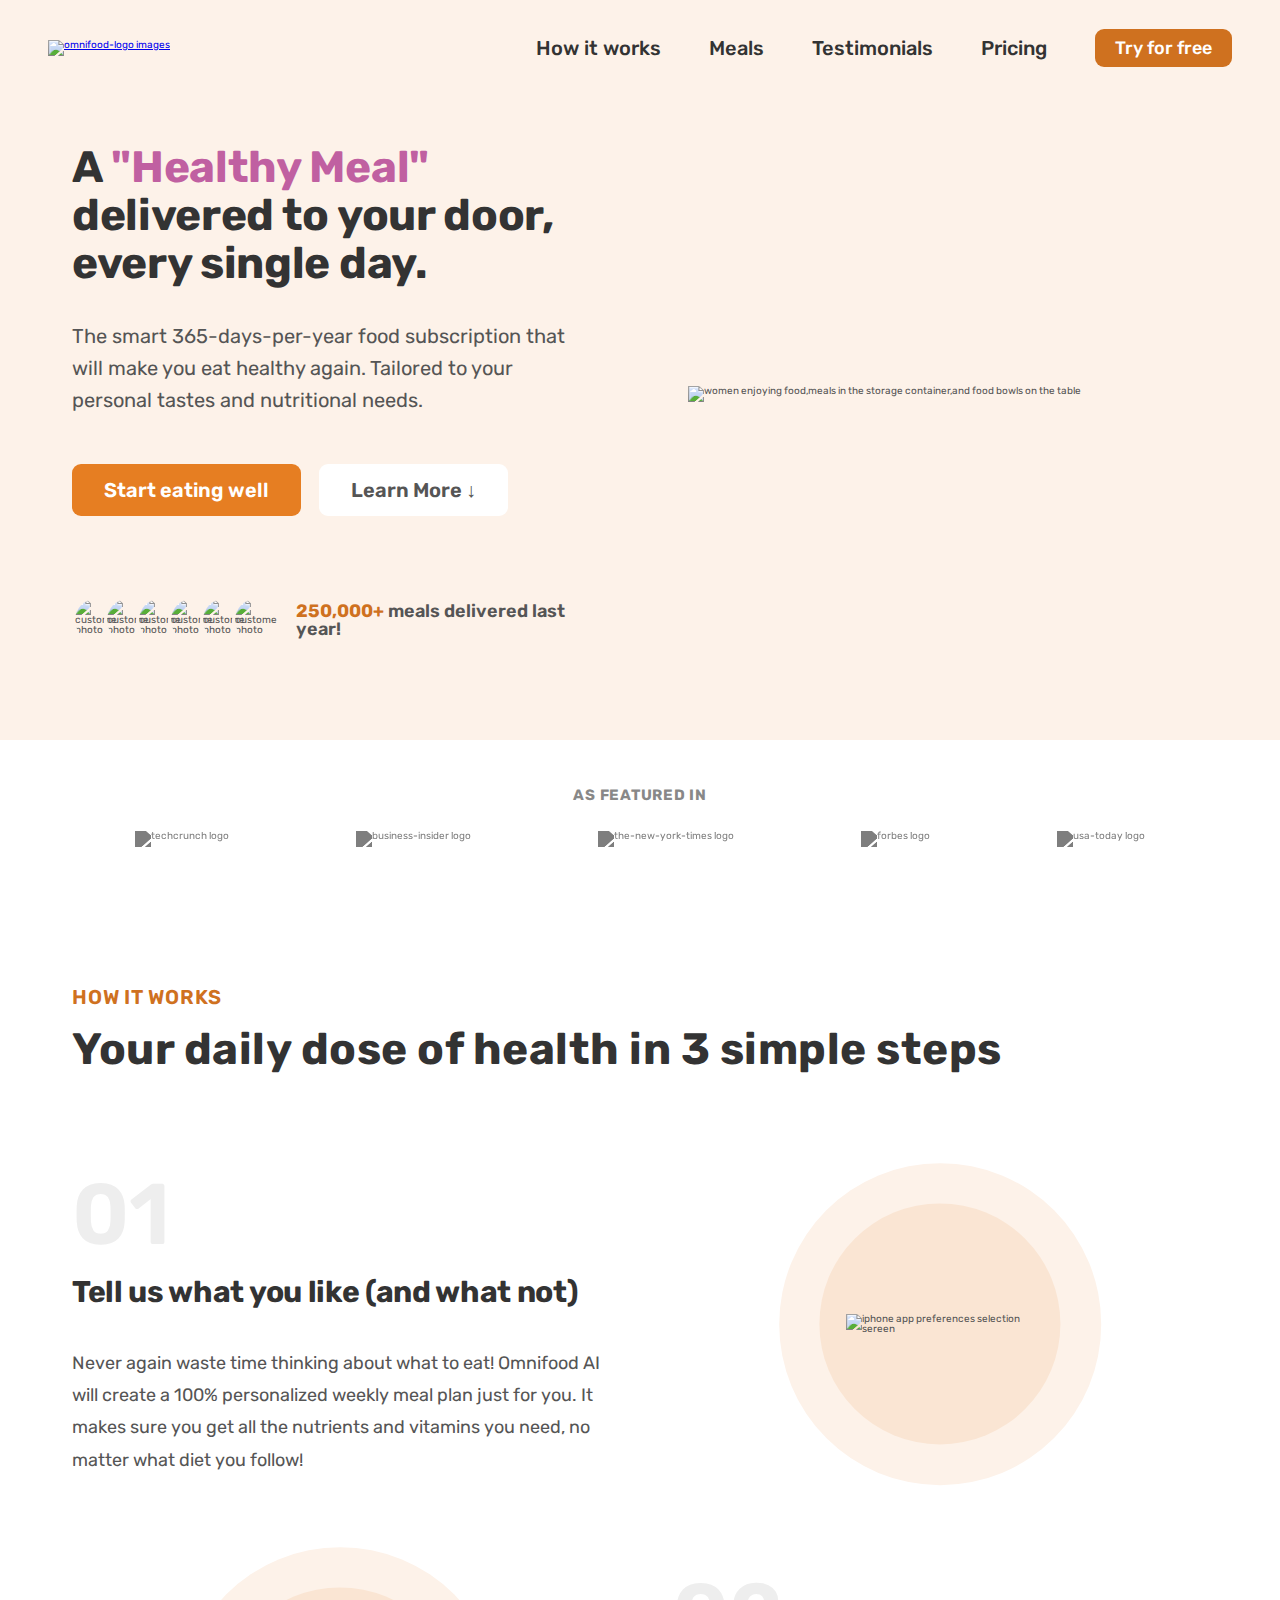
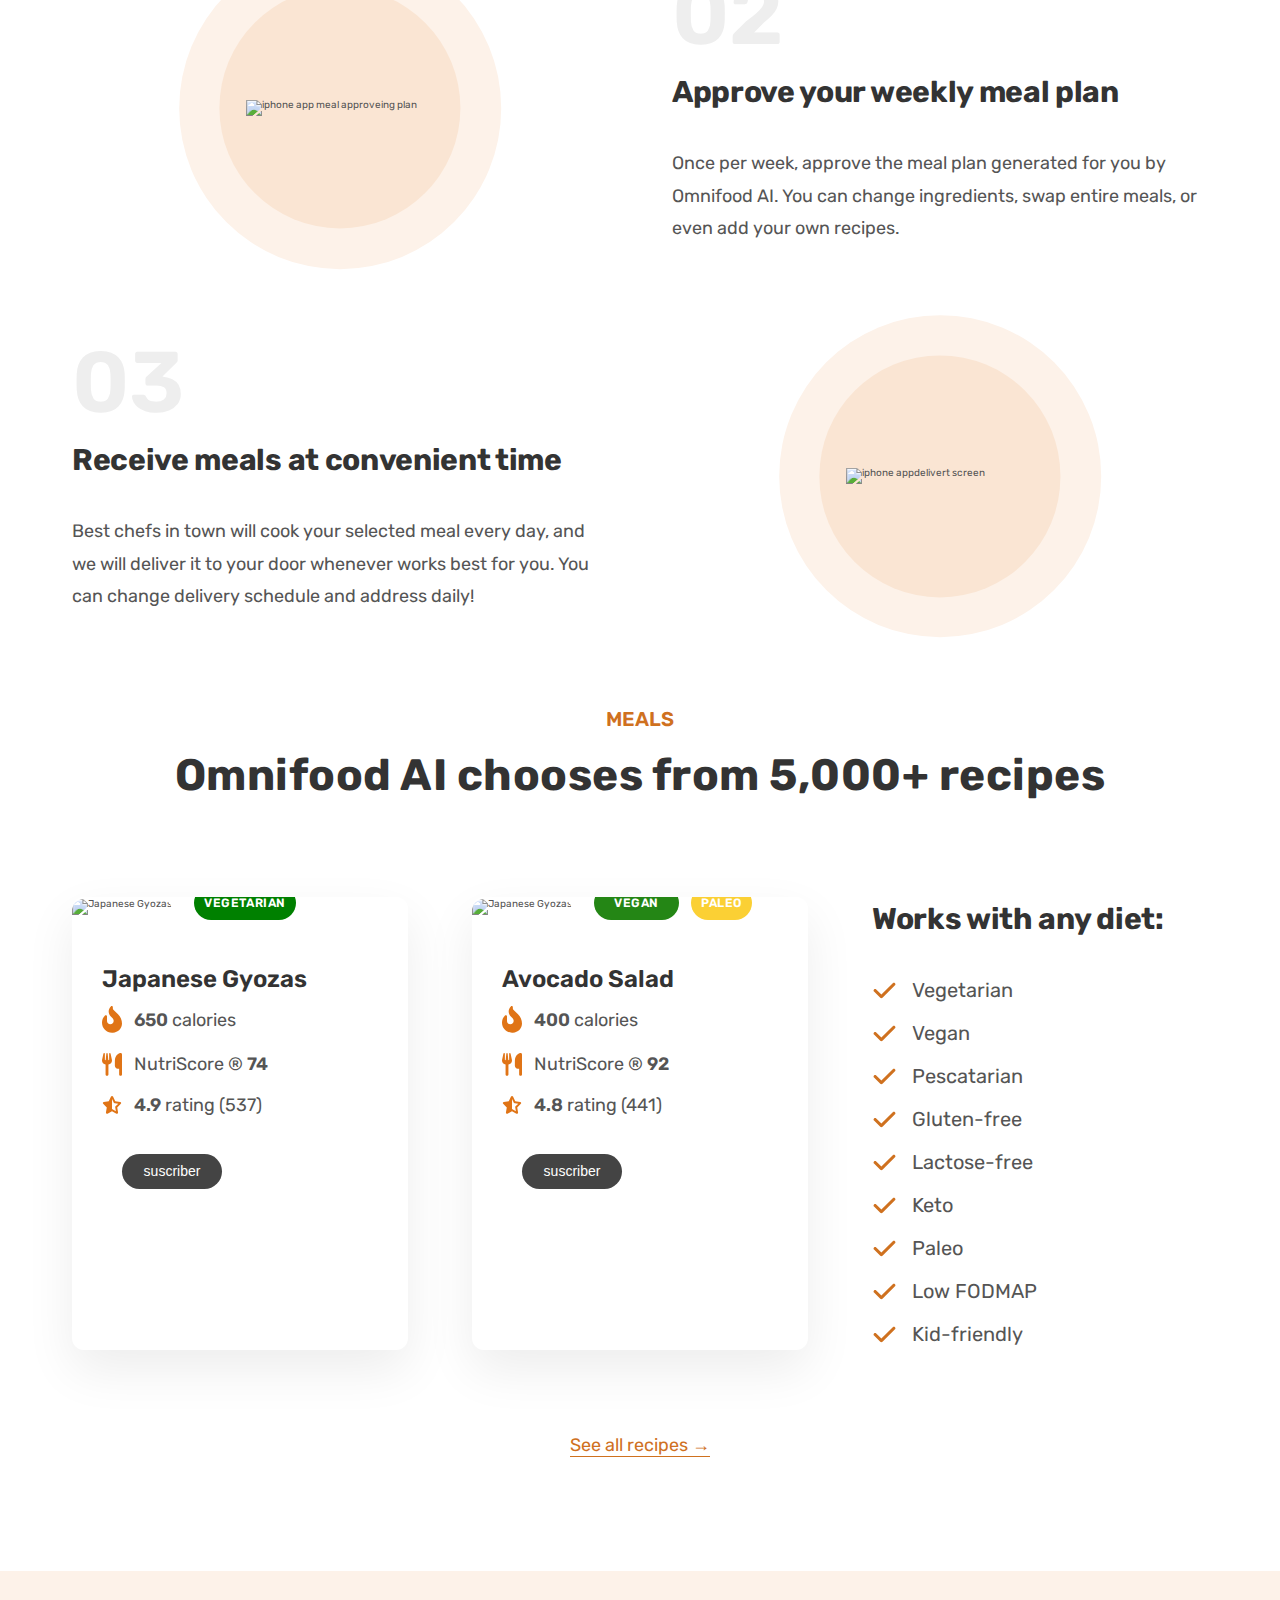
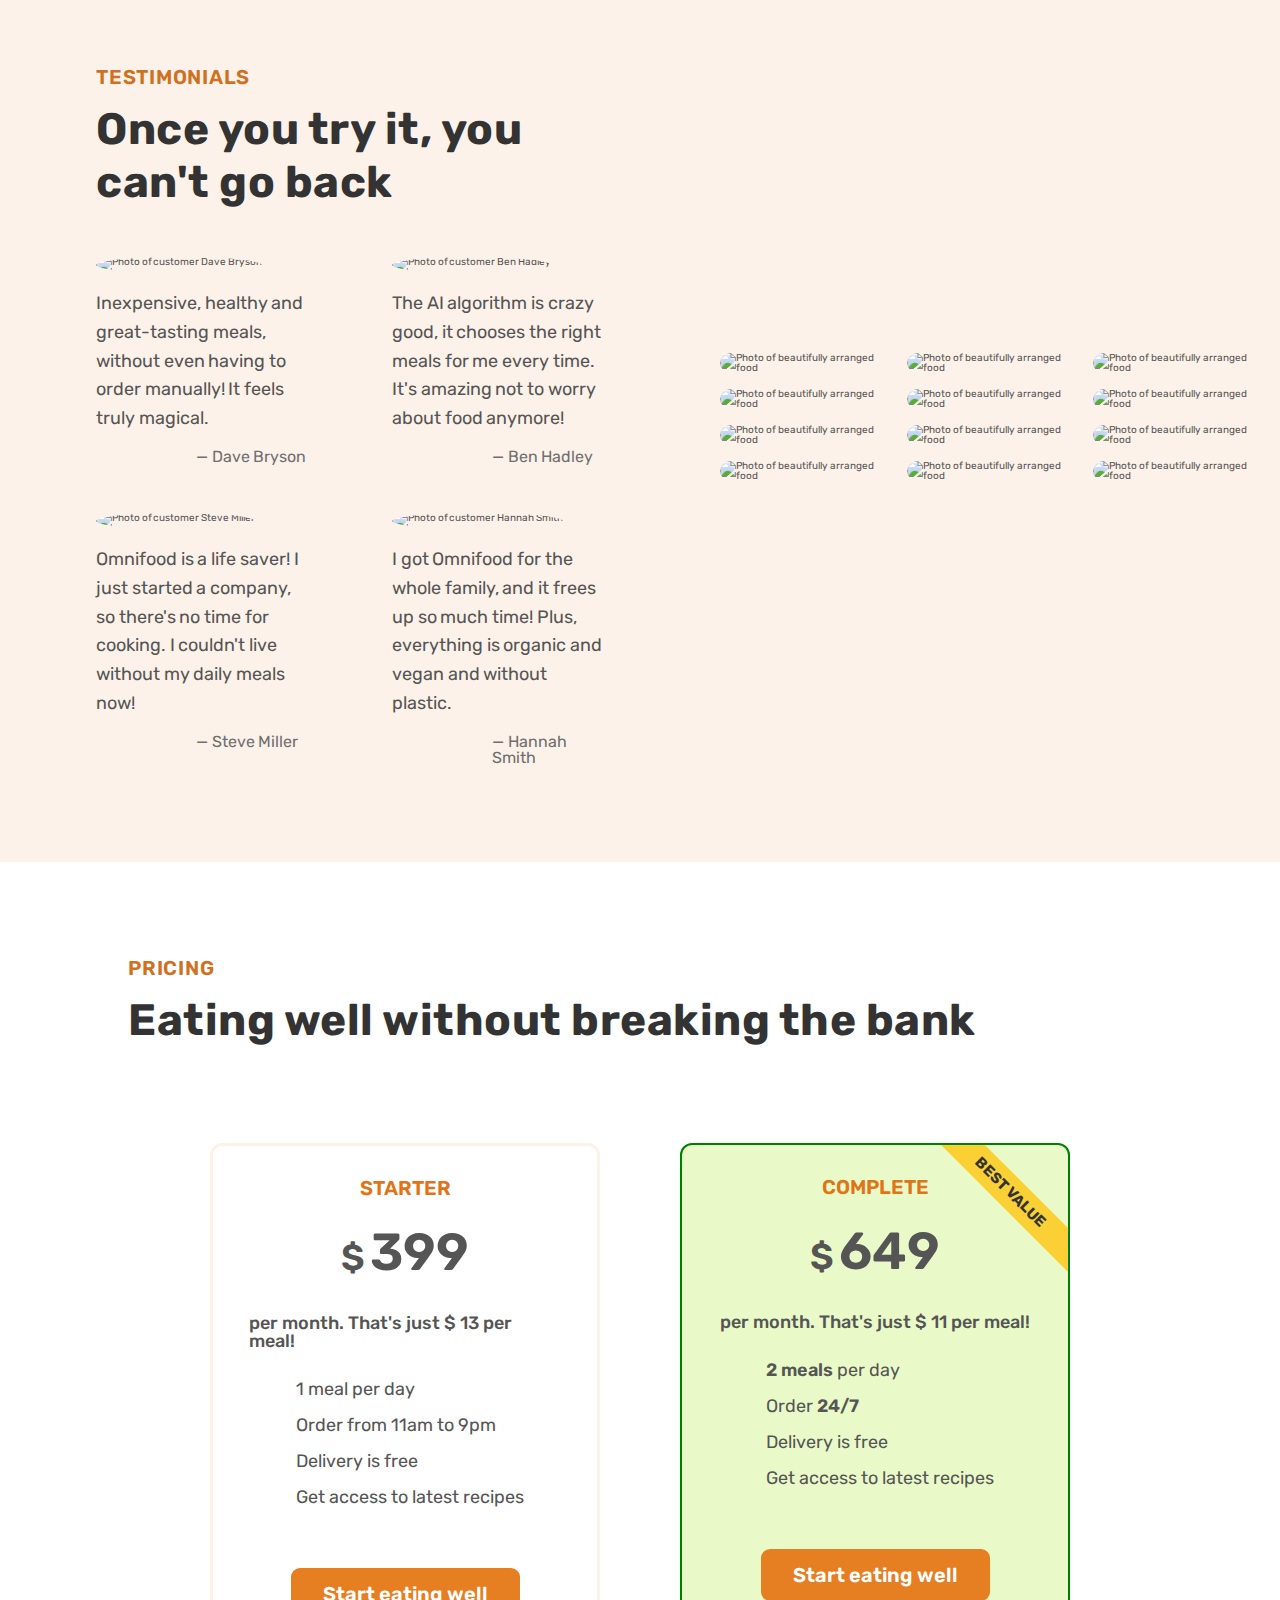
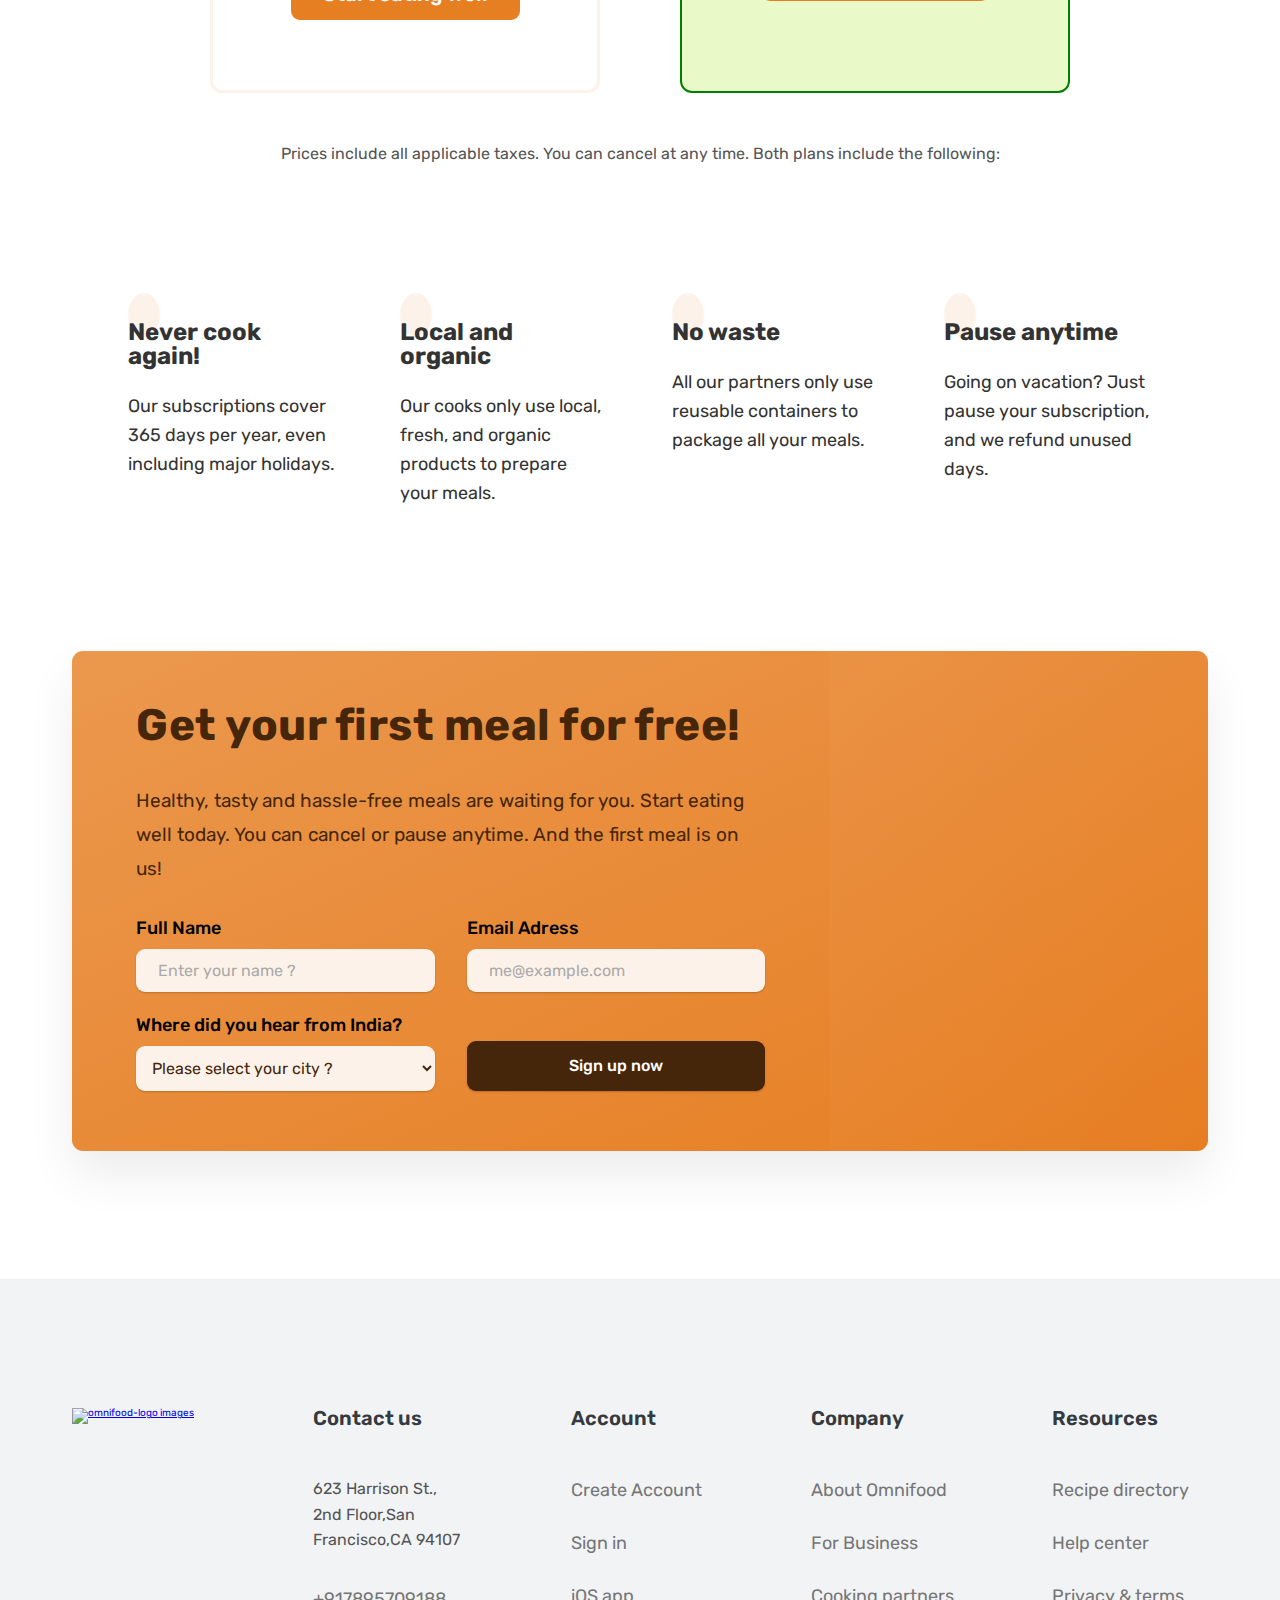
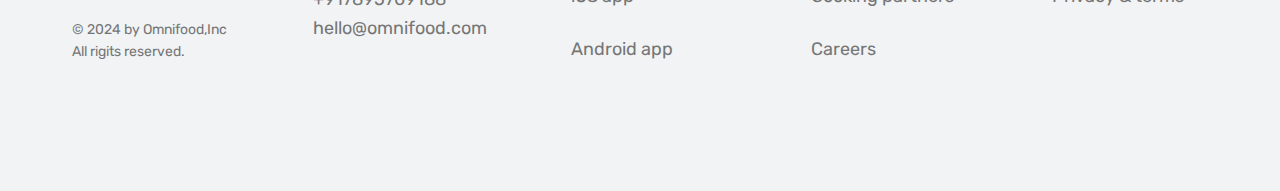
==== commit 8aa417ff: "made webpage responsive and apply media queries for landscape Tablet" ====
--- a/omnifood project/index.html
+++ b/omnifood project/index.html
@@ -12,6 +12,7 @@
     />
     <link rel="stylesheet" href="./css/general.css" />
     <link rel="stylesheet" href="./css/style.css" />
+    <link rel="stylesheet" href="./css/mediaQueries.css">
     <script
       type="module"
       src="https://unpkg.com/ionicons@5.4.0/dist/ionicons/ionicons.esm.js"
--- a/omnifood project/css/style.css
+++ b/omnifood project/css/style.css
@@ -23,7 +23,7 @@
 .main-nav-list {
   list-style-type: none;
   display: flex;
-  gap: 3.2rem;
+  gap: 4.8rem;
   align-items: center;
 }
 
@@ -586,8 +586,10 @@
 /**************************/
 
 .section-call-to-Action {
-  padding: 9.6rem ;
+  /* padding: 9.6rem ; */
   /* padding: 4.8rem 0 9.6rem 0; */
+   padding: 4.8rem 0 12.8rem;
+
 }
 
 .cta{
@@ -608,7 +610,7 @@
 }
 
 .cta-text-box {
-  padding: 4.8rem 4.8rem 6.4rem 6.8rem;
+  padding: 4.8rem 6.4rem 6.4rem 6.4rem;
   color: #45260a;
 }
 
--- a/omnifood project/css/mediaQueries.css
+++ b/omnifood project/css/mediaQueries.css
@@ -0,0 +1,76 @@
+/* 
+rem and em dosn't depend upon html font size in media Queries!
+Instead, 1rem = 1em = 16px;
+*/
+
+/**************************/
+/* Below 1344px for smaller desktops = 1350/16 */
+/**************************/
+
+@media (max-width: 84em) {
+  .hero {
+    max-width: 120rem;
+  }
+
+  .heading-primary {
+    font-size: 4.4rem;
+  }
+
+  /* .gallery {
+    grid-template-columns: repeat(2, 1fr);
+  } */
+}
+
+/**************************/
+/* Below 1200px for Tablet Landscape  1200/16=75em  */
+/**************************/
+
+@media(max-width:75em){
+  
+  html{
+    /* 9px = 9/16 =56.25% */
+    font-size: 56.25%;
+  }
+
+  .heading-secondary{
+    font-size: 3.6rem;
+  }
+  
+  .heading-tertiary{
+    font-size: 2.4rem;
+  }
+  
+  .testimonials-container{
+    padding: 3.2rem 3.6rem;
+  }
+
+  .grid {
+  row-gap: 6.4rem;
+  column-gap: 4.8rem;
+}
+
+.hero{
+  gap: 4.8rem;
+}
+
+.main-nav-list{
+  gap: 3.2rem;
+}
+}
+
+
+
+
+/* 
+---07  WHITESPACING SYSTEM 
+
+ 2 / 4 / 8 / 12 / 16 / 24 / 32 / 48 / 64 / 80 / 96 / 128
+
+--FONT SIZE SYSTEM (px)
+
+10 / 12 /14 / 16/ 18 / 20/ 24/ 30/ 36/ 44/ 52/ 62/ 86/ 98
+
+--SPACING SYSTEM (px)
+2 / 4 / 8 / 12 / 16/ 18 / 20 / 24 / 30 / 36 / 44 / 52 / 62 / 74 / 86 / 98
+
+*/
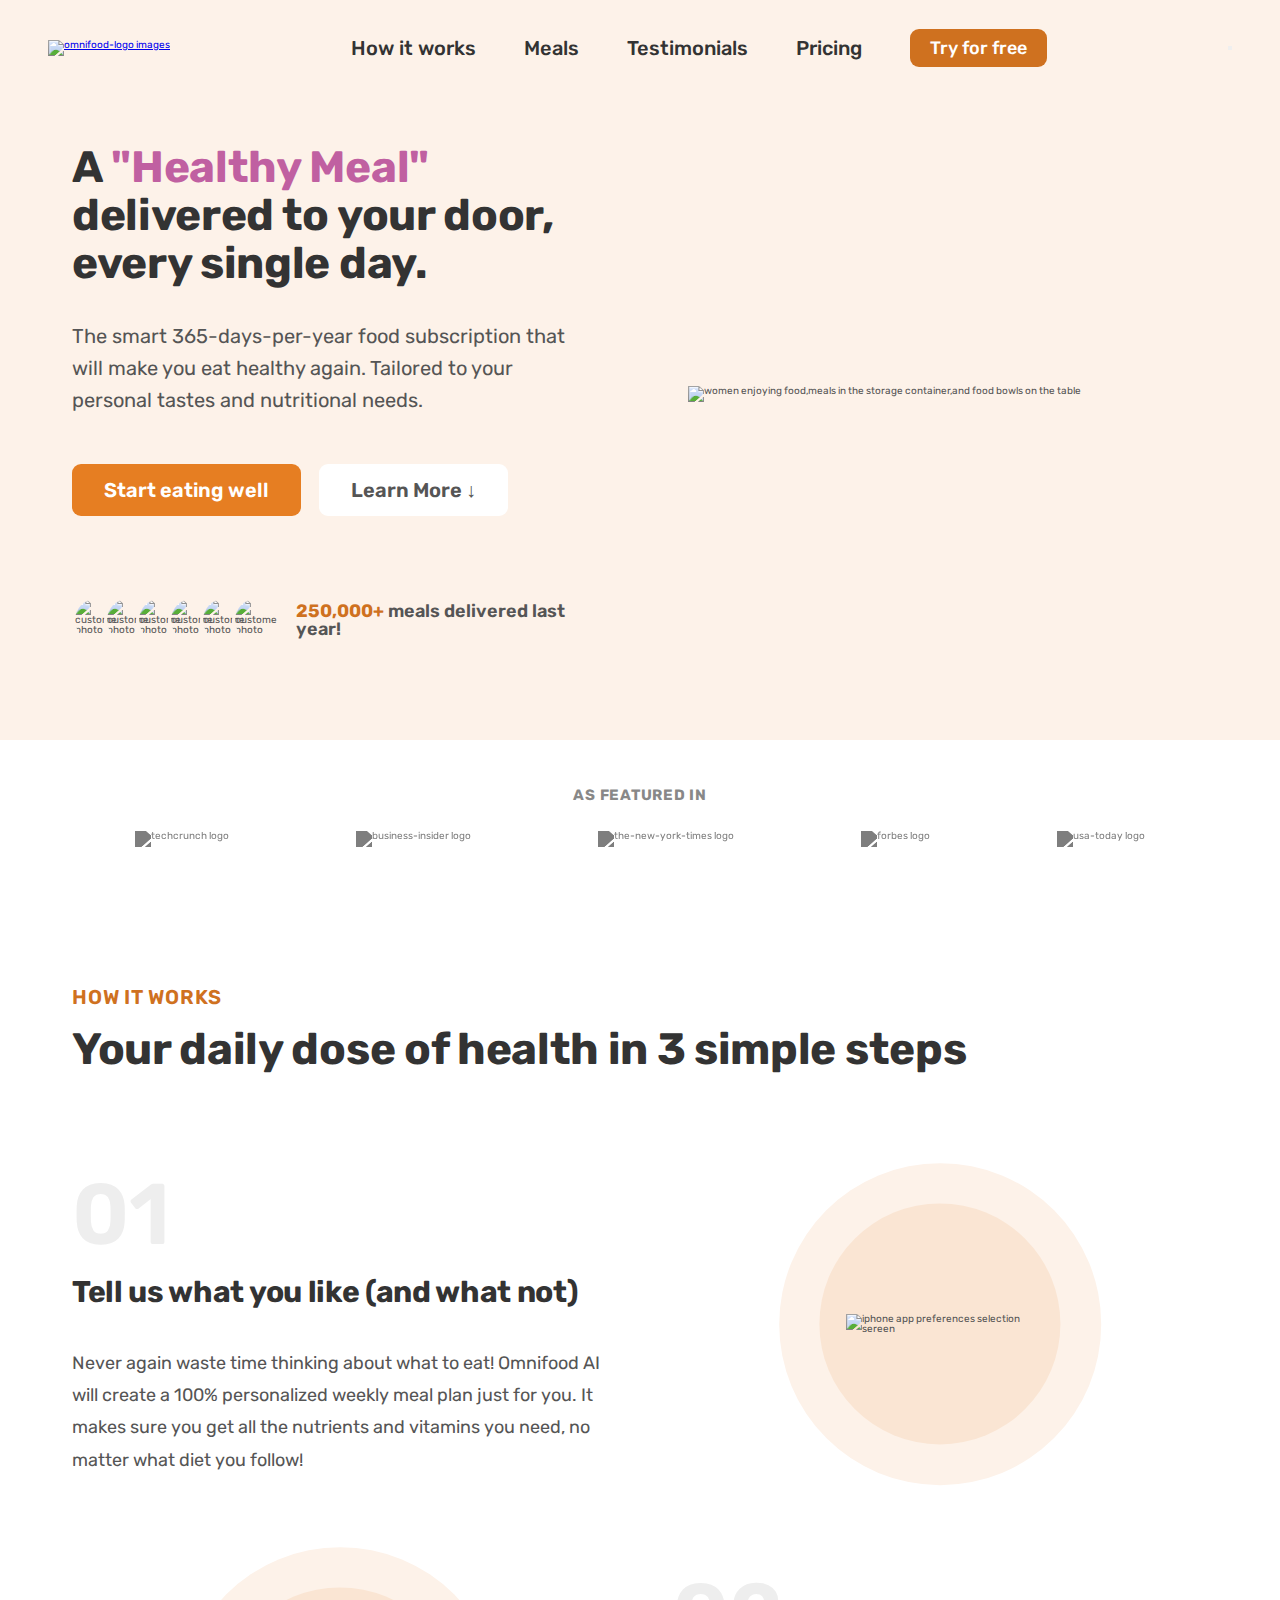
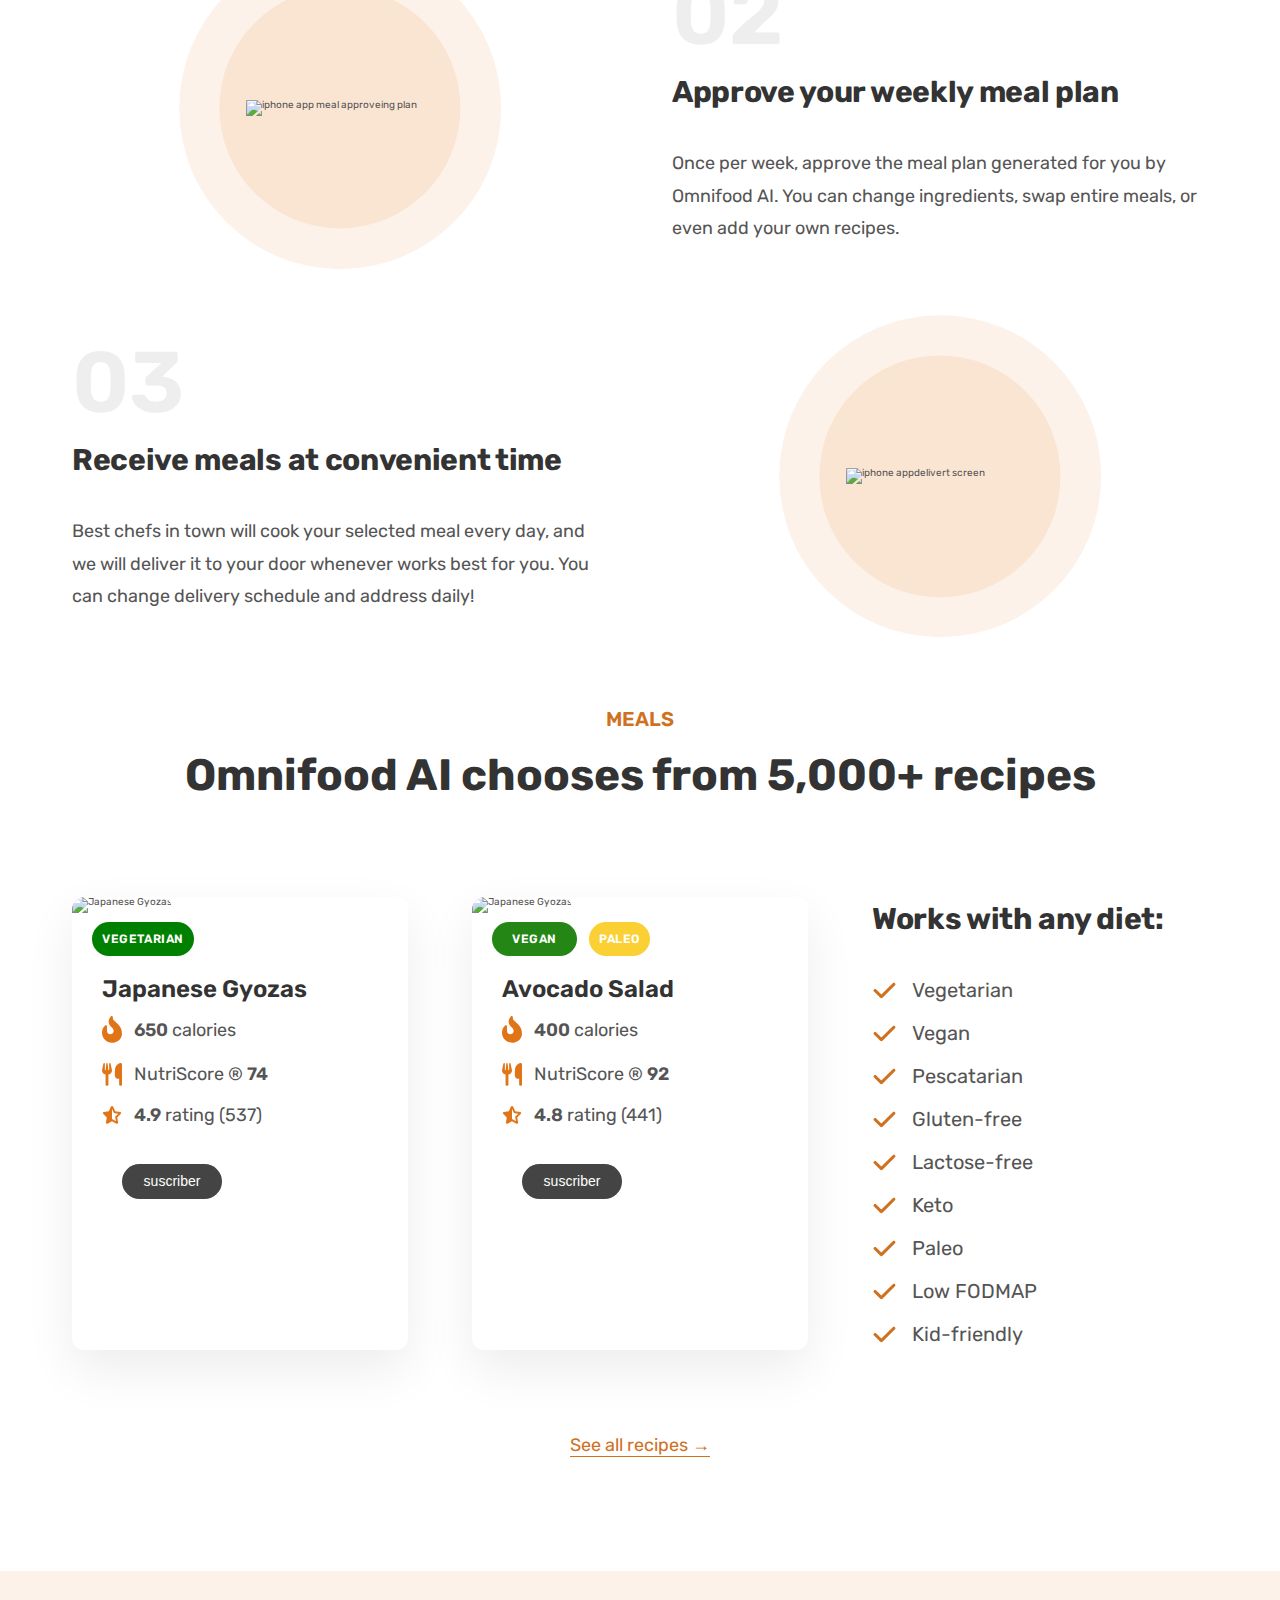
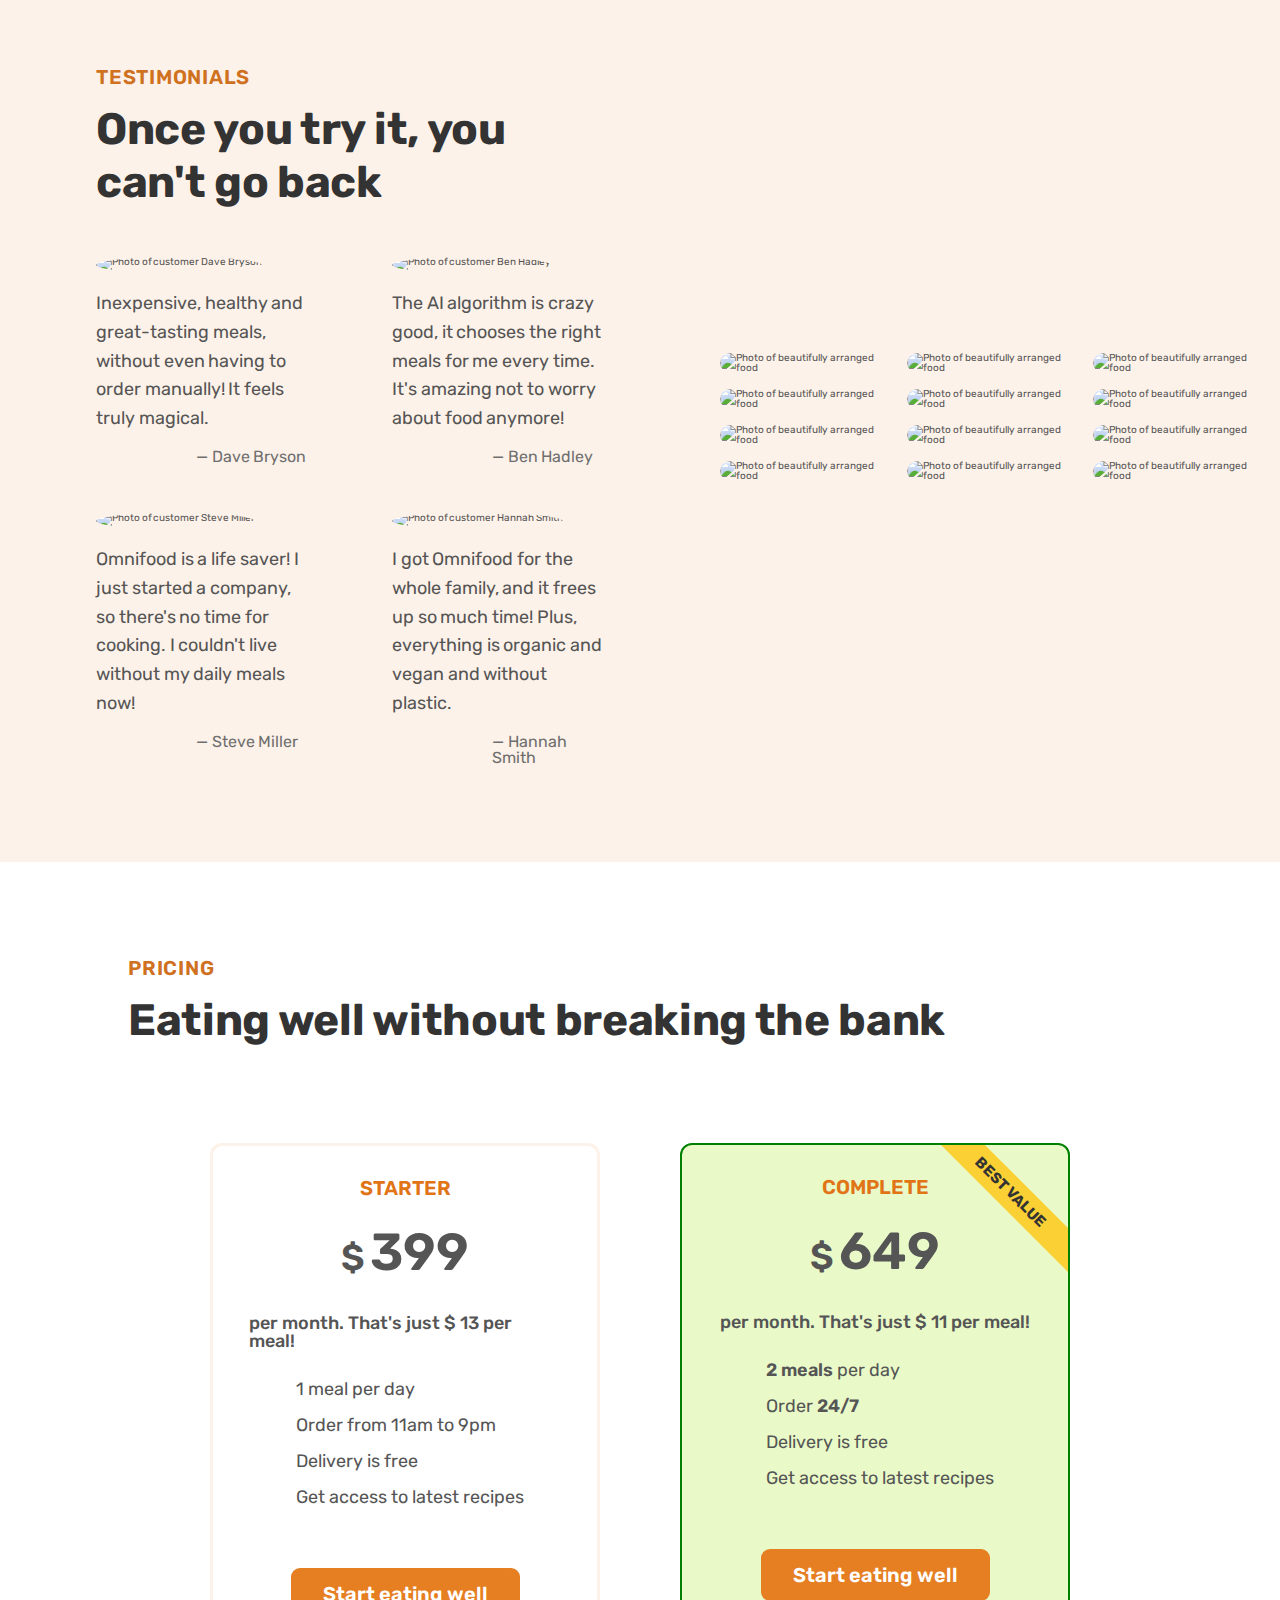
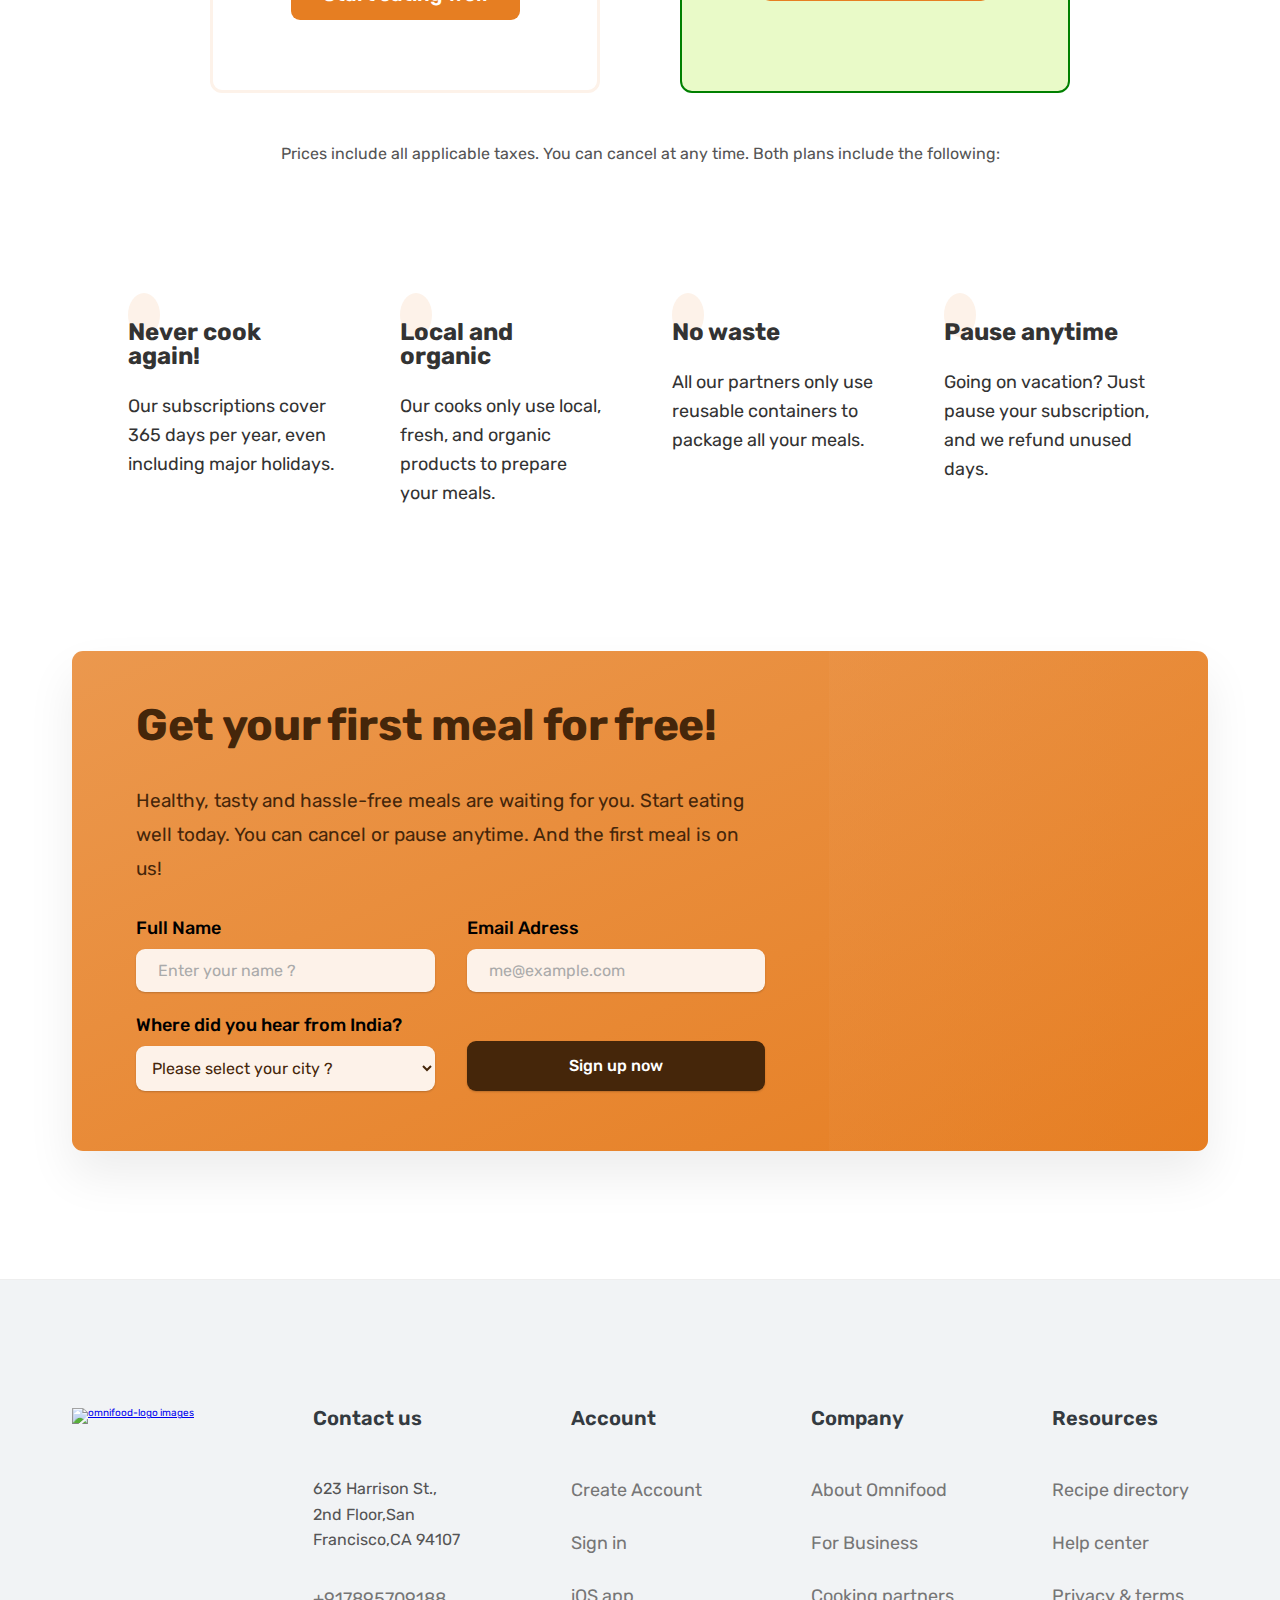
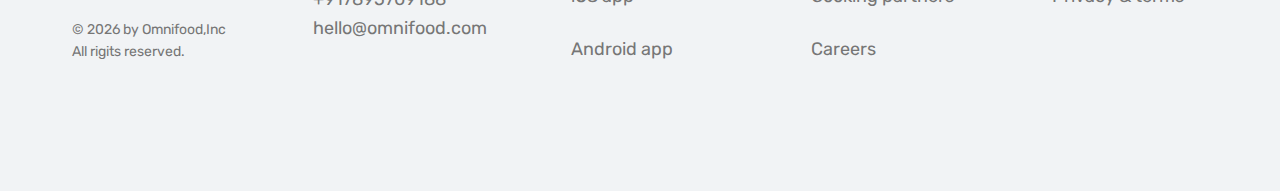
==== commit 246b8bef: "Adding smooth scrolling" ====
--- a/omnifood project/index.html
+++ b/omnifood project/index.html
@@ -12,7 +12,7 @@
     />
     <link rel="stylesheet" href="./css/general.css" />
     <link rel="stylesheet" href="./css/style.css" />
-    <link rel="stylesheet" href="./css/mediaQueries.css">
+    <link rel="stylesheet" href="./css/mediaQueries.css" />
     <script
       type="module"
       src="https://unpkg.com/ionicons@5.4.0/dist/ionicons/ionicons.esm.js"
@@ -23,6 +23,7 @@
     ></script>
   </head>
   <body>
+    <!--  we add hear nav-open for mobile menu -->
     <header class="header">
       <a href="#">
         <img
@@ -32,32 +33,38 @@
       /></a>
       <nav class="main-nav">
         <ul class="main-nav-list">
-          <li><a class="main-nav-link" href="#">How it works</a></li>
-          <li><a class="main-nav-link" href="#">Meals</a></li>
-          <li><a class="main-nav-link" href="#">Testimonials</a></li>
-          <li><a class="main-nav-link" href="#">Pricing</a></li>
-          <li><a class="main-nav-link nav-cta" href="#">Try for free</a></li>
+          <li><a class="main-nav-link" href="#how">How it works</a></li>
+          <li><a class="main-nav-link" href="#meal">Meals</a></li>
+          <li><a class="main-nav-link" href="#testimonial">Testimonials</a></li>
+          <li><a class="main-nav-link" href="#pricing">Pricing</a></li>
+          <li><a class="main-nav-link nav-cta" href="#cta">Try for free</a></li>
         </ul>
       </nav>
+
+      <button class="btn-mobile-nav">
+        <ion-icon class="icon-mobile-nav" name="menu"></ion-icon>
+        <ion-icon class="icon-mobile-nav" name="close"></ion-icon>
+      </button>
     </header>
+
     <!-- header section end with nav bar -->
     <main>
       <section class="section-hero">
         <div class="hero">
           <div class="hero-text-box">
             <h1 class="heading-primary">
-              A <span>"Healthy Meal"</span> delivered to your door,<br />every
-              single day.
+              A <span>"Healthy Meal"</span> delivered to your door, every single
+              day.
             </h1>
             <p class="hero-description">
               The smart 365-days-per-year food subscription that will make you
               eat healthy again. Tailored to your personal tastes and
               nutritional needs.
             </p>
-            <a class="btn btn--full margin-right-sm" href="#"
+            <a class="btn btn--full margin-right-sm" href="#cta"
               >Start eating well</a
             >
-            <a class="btn btn--outline" href="#">Learn More &darr;</a>
+            <a class="btn btn--outline" href="#testimonial">Learn More &darr;</a>
             <div class="delivered-meals">
               <div class="delivered-img">
                 <img
@@ -122,7 +129,7 @@
 
       <!--feture in section end -->
 
-      <section class="section-how">
+      <section class="section-how" id="how">
         <div class="container">
           <span class="subheading">How it works</span>
           <h2 class="heading-secondary">
@@ -188,7 +195,7 @@
         </div>
       </section>
       <!-- how it work section end -->
-      <section class="section-meal">
+      <section class="section-meal" id="meal">
         <div class="container">
           <p class="meal-heading">MEALS</p>
           <h3 class="meal-secondary">
@@ -202,51 +209,55 @@
                 src="./img/meals/meal-1.jpg"
                 alt="Japanese Gyozas"
               />
-              <span class="tag tag-Vegetarian">Vegetarian</span>
-              <p class="meal-title">Japanese Gyozas</p>
-              <ul class="meal-attributes">
-                <div class="meal-attribute-box">
-                  <svg
-                    class="inner-icon"
-                    xmlns="http://www.w3.org/2000/svg"
-                    viewBox="0 0 384 512"
-                  >
-                    <path
-                      d="M153.6 29.9l16-21.3C173.6 3.2 180 0 186.7 0C198.4 0 208 9.6 208 21.3V43.5c0 13.1 5.4 25.7 14.9 34.7L307.6 159C356.4 205.6 384 270.2 384 337.7C384 434 306 512 209.7 512H192C86 512 0 426 0 320v-3.8c0-48.8 19.4-95.6 53.9-130.1l3.5-3.5c4.2-4.2 10-6.6 16-6.6C85.9 176 96 186.1 96 198.6V288c0 35.3 28.7 64 64 64s64-28.7 64-64v-3.9c0-18-7.2-35.3-19.9-48l-38.6-38.6c-24-24-37.5-56.7-37.5-90.7c0-27.7 9-54.8 25.6-76.9z"
-                    />
-                  </svg>
-                  <li class="meal-attribute"><strong>650</strong> calories</li>
-                </div>
-                <div class="meal-attribute-box">
-                  <svg
-                    class="inner-icon"
-                    xmlns="http://www.w3.org/2000/svg"
-                    viewBox="0 0 448 512"
-                  >
-                    <path
-                      d="M416 0C400 0 288 32 288 176V288c0 35.3 28.7 64 64 64h32V480c0 17.7 14.3 32 32 32s32-14.3 32-32V352 240 32c0-17.7-14.3-32-32-32zM64 16C64 7.8 57.9 1 49.7 .1S34.2 4.6 32.4 12.5L2.1 148.8C.7 155.1 0 161.5 0 167.9c0 45.9 35.1 83.6 80 87.7V480c0 17.7 14.3 32 32 32s32-14.3 32-32V255.6c44.9-4.1 80-41.8 80-87.7c0-6.4-.7-12.8-2.1-19.1L191.6 12.5c-1.8-8-9.3-13.3-17.4-12.4S160 7.8 160 16V150.2c0 5.4-4.4 9.8-9.8 9.8c-5.1 0-9.3-3.9-9.8-9L127.9 14.6C127.2 6.3 120.3 0 112 0s-15.2 6.3-15.9 14.6L83.7 151c-.5 5.1-4.7 9-9.8 9c-5.4 0-9.8-4.4-9.8-9.8V16zm48.3 152l-.3 0-.3 0 .3-.7 .3 .7z"
-                    />
-                  </svg>
-                  <li class="meal-attribute">
-                    NutriScore &reg; <strong>74</strong>
-                  </li>
-                </div>
-                <div class="meal-attribute-box">
-                  <svg
-                    class="inner-icon"
-                    xmlns="http://www.w3.org/2000/svg"
-                    viewBox="0 0 576 512"
-                  >
-                    <path
-                      d="M288 376.4l.1-.1 26.4 14.1 85.2 45.5-16.5-97.6-4.8-28.7 20.7-20.5 70.1-69.3-96.1-14.2-29.3-4.3-12.9-26.6L288.1 86.9l-.1 .3V376.4zm175.1 98.3c2 12-3 24.2-12.9 31.3s-23 8-33.8 2.3L288.1 439.8 159.8 508.3C149 514 135.9 513.1 126 506s-14.9-19.3-12.9-31.3L137.8 329 33.6 225.9c-8.6-8.5-11.7-21.2-7.9-32.7s13.7-19.9 25.7-21.7L195 150.3 259.4 18c5.4-11 16.5-18 28.8-18s23.4 7 28.8 18l64.3 132.3 143.6 21.2c12 1.8 22 10.2 25.7 21.7s.7 24.2-7.9 32.7L438.5 329l24.6 145.7z"
-                    />
-                  </svg>
-                  <li class="meal-attribute">
-                    <strong>4.9</strong> rating (537)
-                  </li>
-                </div>
-                <button class="suscriber" type="button">suscriber</button>
-              </ul>
+              <div class="meal-content">
+                <span class="tag tag-Vegetarian">Vegetarian</span>
+                <p class="meal-title">Japanese Gyozas</p>
+                <ul class="meal-attributes">
+                  <div class="meal-attribute-box">
+                    <svg
+                      class="inner-icon"
+                      xmlns="http://www.w3.org/2000/svg"
+                      viewBox="0 0 384 512"
+                    >
+                      <path
+                        d="M153.6 29.9l16-21.3C173.6 3.2 180 0 186.7 0C198.4 0 208 9.6 208 21.3V43.5c0 13.1 5.4 25.7 14.9 34.7L307.6 159C356.4 205.6 384 270.2 384 337.7C384 434 306 512 209.7 512H192C86 512 0 426 0 320v-3.8c0-48.8 19.4-95.6 53.9-130.1l3.5-3.5c4.2-4.2 10-6.6 16-6.6C85.9 176 96 186.1 96 198.6V288c0 35.3 28.7 64 64 64s64-28.7 64-64v-3.9c0-18-7.2-35.3-19.9-48l-38.6-38.6c-24-24-37.5-56.7-37.5-90.7c0-27.7 9-54.8 25.6-76.9z"
+                      />
+                    </svg>
+                    <li class="meal-attribute">
+                      <strong>650</strong> calories
+                    </li>
+                  </div>
+                  <div class="meal-attribute-box">
+                    <svg
+                      class="inner-icon"
+                      xmlns="http://www.w3.org/2000/svg"
+                      viewBox="0 0 448 512"
+                    >
+                      <path
+                        d="M416 0C400 0 288 32 288 176V288c0 35.3 28.7 64 64 64h32V480c0 17.7 14.3 32 32 32s32-14.3 32-32V352 240 32c0-17.7-14.3-32-32-32zM64 16C64 7.8 57.9 1 49.7 .1S34.2 4.6 32.4 12.5L2.1 148.8C.7 155.1 0 161.5 0 167.9c0 45.9 35.1 83.6 80 87.7V480c0 17.7 14.3 32 32 32s32-14.3 32-32V255.6c44.9-4.1 80-41.8 80-87.7c0-6.4-.7-12.8-2.1-19.1L191.6 12.5c-1.8-8-9.3-13.3-17.4-12.4S160 7.8 160 16V150.2c0 5.4-4.4 9.8-9.8 9.8c-5.1 0-9.3-3.9-9.8-9L127.9 14.6C127.2 6.3 120.3 0 112 0s-15.2 6.3-15.9 14.6L83.7 151c-.5 5.1-4.7 9-9.8 9c-5.4 0-9.8-4.4-9.8-9.8V16zm48.3 152l-.3 0-.3 0 .3-.7 .3 .7z"
+                      />
+                    </svg>
+                    <li class="meal-attribute">
+                      NutriScore &reg; <strong>74</strong>
+                    </li>
+                  </div>
+                  <div class="meal-attribute-box">
+                    <svg
+                      class="inner-icon"
+                      xmlns="http://www.w3.org/2000/svg"
+                      viewBox="0 0 576 512"
+                    >
+                      <path
+                        d="M288 376.4l.1-.1 26.4 14.1 85.2 45.5-16.5-97.6-4.8-28.7 20.7-20.5 70.1-69.3-96.1-14.2-29.3-4.3-12.9-26.6L288.1 86.9l-.1 .3V376.4zm175.1 98.3c2 12-3 24.2-12.9 31.3s-23 8-33.8 2.3L288.1 439.8 159.8 508.3C149 514 135.9 513.1 126 506s-14.9-19.3-12.9-31.3L137.8 329 33.6 225.9c-8.6-8.5-11.7-21.2-7.9-32.7s13.7-19.9 25.7-21.7L195 150.3 259.4 18c5.4-11 16.5-18 28.8-18s23.4 7 28.8 18l64.3 132.3 143.6 21.2c12 1.8 22 10.2 25.7 21.7s.7 24.2-7.9 32.7L438.5 329l24.6 145.7z"
+                      />
+                    </svg>
+                    <li class="meal-attribute">
+                      <strong>4.9</strong> rating (537)
+                    </li>
+                  </div>
+                  <button class="suscriber" type="button">suscriber</button>
+                </ul>
+              </div>
             </div>
 
             <!-- 2nd meal -->
@@ -256,52 +267,56 @@
                 src="./img/meals/meal-2.jpg"
                 alt="Japanese Gyozas"
               />
-              <span class="tag tag-Vegan">Vegan</span>
-              <span class="tag tag-paleo">Paleo</span>
-              <p class="meal-title">Avocado Salad</p>
-              <ul class="meal-attributes">
-                <div class="meal-attribute-box">
-                  <svg
-                    class="inner-icon"
-                    xmlns="http://www.w3.org/2000/svg"
-                    viewBox="0 0 384 512"
-                  >
-                    <path
-                      d="M153.6 29.9l16-21.3C173.6 3.2 180 0 186.7 0C198.4 0 208 9.6 208 21.3V43.5c0 13.1 5.4 25.7 14.9 34.7L307.6 159C356.4 205.6 384 270.2 384 337.7C384 434 306 512 209.7 512H192C86 512 0 426 0 320v-3.8c0-48.8 19.4-95.6 53.9-130.1l3.5-3.5c4.2-4.2 10-6.6 16-6.6C85.9 176 96 186.1 96 198.6V288c0 35.3 28.7 64 64 64s64-28.7 64-64v-3.9c0-18-7.2-35.3-19.9-48l-38.6-38.6c-24-24-37.5-56.7-37.5-90.7c0-27.7 9-54.8 25.6-76.9z"
-                    />
-                  </svg>
-                  <li class="meal-attribute"><strong>400</strong> calories</li>
-                </div>
-                <div class="meal-attribute-box">
-                  <svg
-                    class="inner-icon"
-                    xmlns="http://www.w3.org/2000/svg"
-                    viewBox="0 0 448 512"
-                  >
-                    <path
-                      d="M416 0C400 0 288 32 288 176V288c0 35.3 28.7 64 64 64h32V480c0 17.7 14.3 32 32 32s32-14.3 32-32V352 240 32c0-17.7-14.3-32-32-32zM64 16C64 7.8 57.9 1 49.7 .1S34.2 4.6 32.4 12.5L2.1 148.8C.7 155.1 0 161.5 0 167.9c0 45.9 35.1 83.6 80 87.7V480c0 17.7 14.3 32 32 32s32-14.3 32-32V255.6c44.9-4.1 80-41.8 80-87.7c0-6.4-.7-12.8-2.1-19.1L191.6 12.5c-1.8-8-9.3-13.3-17.4-12.4S160 7.8 160 16V150.2c0 5.4-4.4 9.8-9.8 9.8c-5.1 0-9.3-3.9-9.8-9L127.9 14.6C127.2 6.3 120.3 0 112 0s-15.2 6.3-15.9 14.6L83.7 151c-.5 5.1-4.7 9-9.8 9c-5.4 0-9.8-4.4-9.8-9.8V16zm48.3 152l-.3 0-.3 0 .3-.7 .3 .7z"
-                    />
-                  </svg>
-                  <li class="meal-attribute">
-                    NutriScore &reg; <strong>92</strong>
-                  </li>
-                </div>
-                <div class="meal-attribute-box">
-                  <svg
-                    class="inner-icon"
-                    xmlns="http://www.w3.org/2000/svg"
-                    viewBox="0 0 576 512"
-                  >
-                    <path
-                      d="M288 376.4l.1-.1 26.4 14.1 85.2 45.5-16.5-97.6-4.8-28.7 20.7-20.5 70.1-69.3-96.1-14.2-29.3-4.3-12.9-26.6L288.1 86.9l-.1 .3V376.4zm175.1 98.3c2 12-3 24.2-12.9 31.3s-23 8-33.8 2.3L288.1 439.8 159.8 508.3C149 514 135.9 513.1 126 506s-14.9-19.3-12.9-31.3L137.8 329 33.6 225.9c-8.6-8.5-11.7-21.2-7.9-32.7s13.7-19.9 25.7-21.7L195 150.3 259.4 18c5.4-11 16.5-18 28.8-18s23.4 7 28.8 18l64.3 132.3 143.6 21.2c12 1.8 22 10.2 25.7 21.7s.7 24.2-7.9 32.7L438.5 329l24.6 145.7z"
-                    />
-                  </svg>
-                  <li class="meal-attribute">
-                    <strong>4.8</strong> rating (441)
-                  </li>
-                </div>
-                <button class="suscriber" type="button">suscriber</button>
-              </ul>
+              <div class="meal-content">
+                <span class="tag tag-Vegan">Vegan</span>
+                <span class="tag tag-paleo">Paleo</span>
+                <p class="meal-title">Avocado Salad</p>
+                <ul class="meal-attributes">
+                  <div class="meal-attribute-box">
+                    <svg
+                      class="inner-icon"
+                      xmlns="http://www.w3.org/2000/svg"
+                      viewBox="0 0 384 512"
+                    >
+                      <path
+                        d="M153.6 29.9l16-21.3C173.6 3.2 180 0 186.7 0C198.4 0 208 9.6 208 21.3V43.5c0 13.1 5.4 25.7 14.9 34.7L307.6 159C356.4 205.6 384 270.2 384 337.7C384 434 306 512 209.7 512H192C86 512 0 426 0 320v-3.8c0-48.8 19.4-95.6 53.9-130.1l3.5-3.5c4.2-4.2 10-6.6 16-6.6C85.9 176 96 186.1 96 198.6V288c0 35.3 28.7 64 64 64s64-28.7 64-64v-3.9c0-18-7.2-35.3-19.9-48l-38.6-38.6c-24-24-37.5-56.7-37.5-90.7c0-27.7 9-54.8 25.6-76.9z"
+                      />
+                    </svg>
+                    <li class="meal-attribute">
+                      <strong>400</strong> calories
+                    </li>
+                  </div>
+                  <div class="meal-attribute-box">
+                    <svg
+                      class="inner-icon"
+                      xmlns="http://www.w3.org/2000/svg"
+                      viewBox="0 0 448 512"
+                    >
+                      <path
+                        d="M416 0C400 0 288 32 288 176V288c0 35.3 28.7 64 64 64h32V480c0 17.7 14.3 32 32 32s32-14.3 32-32V352 240 32c0-17.7-14.3-32-32-32zM64 16C64 7.8 57.9 1 49.7 .1S34.2 4.6 32.4 12.5L2.1 148.8C.7 155.1 0 161.5 0 167.9c0 45.9 35.1 83.6 80 87.7V480c0 17.7 14.3 32 32 32s32-14.3 32-32V255.6c44.9-4.1 80-41.8 80-87.7c0-6.4-.7-12.8-2.1-19.1L191.6 12.5c-1.8-8-9.3-13.3-17.4-12.4S160 7.8 160 16V150.2c0 5.4-4.4 9.8-9.8 9.8c-5.1 0-9.3-3.9-9.8-9L127.9 14.6C127.2 6.3 120.3 0 112 0s-15.2 6.3-15.9 14.6L83.7 151c-.5 5.1-4.7 9-9.8 9c-5.4 0-9.8-4.4-9.8-9.8V16zm48.3 152l-.3 0-.3 0 .3-.7 .3 .7z"
+                      />
+                    </svg>
+                    <li class="meal-attribute">
+                      NutriScore &reg; <strong>92</strong>
+                    </li>
+                  </div>
+                  <div class="meal-attribute-box">
+                    <svg
+                      class="inner-icon"
+                      xmlns="http://www.w3.org/2000/svg"
+                      viewBox="0 0 576 512"
+                    >
+                      <path
+                        d="M288 376.4l.1-.1 26.4 14.1 85.2 45.5-16.5-97.6-4.8-28.7 20.7-20.5 70.1-69.3-96.1-14.2-29.3-4.3-12.9-26.6L288.1 86.9l-.1 .3V376.4zm175.1 98.3c2 12-3 24.2-12.9 31.3s-23 8-33.8 2.3L288.1 439.8 159.8 508.3C149 514 135.9 513.1 126 506s-14.9-19.3-12.9-31.3L137.8 329 33.6 225.9c-8.6-8.5-11.7-21.2-7.9-32.7s13.7-19.9 25.7-21.7L195 150.3 259.4 18c5.4-11 16.5-18 28.8-18s23.4 7 28.8 18l64.3 132.3 143.6 21.2c12 1.8 22 10.2 25.7 21.7s.7 24.2-7.9 32.7L438.5 329l24.6 145.7z"
+                      />
+                    </svg>
+                    <li class="meal-attribute">
+                      <strong>4.8</strong> rating (441)
+                    </li>
+                  </div>
+                  <button class="suscriber" type="button">suscriber</button>
+                </ul>
+              </div>
             </div>
             <!-- diet section -->
             <div class="diet-section">
@@ -428,7 +443,7 @@
       </section>
       <!-- meal section end -->
 
-      <section class="section-testimonials">
+      <section class="section-testimonials" id="testimonial">
         <div class="testimonials-container">
           <span class="subheading">Testimonials</span>
           <h2 class="heading-secondary">Once you try it, you can't go back</h2>
@@ -579,7 +594,7 @@
 
       <!-- gallery section end  -->
 
-      <section class="section-pricing">
+      <section class="section-pricing" id="pricing">
         <div class="container">
           <span class="subheading">PRICING</span>
           <h2 class="heading-secondary">
@@ -692,7 +707,7 @@
       </section>
 
       <!-- price section and feature section end  -->
-      <section class="section-call-to-Action">
+      <section class="section-call-to-Action" id="cta">
         <div class="container">
           <div class="cta">
             <div class="cta-text-box">
@@ -751,7 +766,7 @@
       </section>
       <!-- call to action ends -->
     </main>
-    <footer class="footer ">
+    <footer class="footer">
       <div class="container grid--footer">
         <div class="logo-col">
           <a class="footer-logo" href="#">
@@ -773,25 +788,29 @@
               </a>
             </li>
 
-              <li>
+            <li>
               <a class="footer-link" href="#"
                 ><ion-icon class="social-icon" name="logo-twitter"></ion-icon
               ></a>
             </li>
           </ul>
           <p class="copyright">
-            &copy; 2024 by Omnifood,Inc <br> All rigits reserved.
+            &copy; <span class="year">2027</span> by Omnifood,Inc <br />
+            All rigits reserved.
           </p>
         </div>
         <div class="Address-col">
           <p class="footer-heading">Contact us</p>
           <address class="address">
-            <p>623 Harrison St.,<br>2nd Floor,San Francisco,CA 94107</p>
+            <p>623 Harrison St.,<br />2nd Floor,San Francisco,CA 94107</p>
           </address>
-            <div class="contacts">
-            <a class="footer-link"  href="tel:+917895709188">+917895709188</a><br />
-            <a class="footer-link" href="mailto:hello@omnifoodcom">hello@omnifood.com</a>
-            </div>
+          <div class="contacts">
+            <a class="footer-link" href="tel:+917895709188">+917895709188</a
+            ><br />
+            <a class="footer-link" href="mailto:hello@omnifoodcom"
+              >hello@omnifood.com</a
+            >
+          </div>
         </div>
 
         <nav class="nav-col">
@@ -824,5 +843,6 @@
         </nav>
       </div>
     </footer>
+    <script src="./javaScript/mobilenav.js"></script>
   </body>
 </html>
--- a/omnifood project/css/general.css
+++ b/omnifood project/css/general.css
@@ -63,6 +63,8 @@
   /* 10px /16px = 0.625 = 62.5% */
   /* percentage of user's brower font-sixe setting */
   font-size: 62.5%;
+  overflow-x: hidden;
+  scroll-behavior: smooth;
 }
 
 body {
@@ -70,7 +72,9 @@
   line-height: 1;
   font-weight: 400;
   color: #555;
-}
+  overflow-x: hidden;
+}
+
 img {
   cursor: pointer;
 }
@@ -146,7 +150,6 @@
 .meal-secondary {
   font-size: 4.4rem;
   line-height: 1.2;
-  letter-spacing: 0.50px;
   margin-bottom: 9.6rem;
 }
 
--- a/omnifood project/css/mediaQueries.css
+++ b/omnifood project/css/mediaQueries.css
@@ -25,41 +25,362 @@
 /* Below 1200px for Tablet Landscape  1200/16=75em  */
 /**************************/
 
-@media(max-width:75em){
-  
-  html{
+@media (max-width: 75em) {
+  html {
     /* 9px = 9/16 =56.25% */
     font-size: 56.25%;
   }
 
-  .heading-secondary{
+  .heading-secondary {
     font-size: 3.6rem;
   }
+
+  .heading-tertiary {
+    font-size: 2.4rem;
+  }
+
+  .testimonials-container {
+    padding: 9.6rem 3.2rem;
+  }
+
+  .grid {
+    row-gap: 6.4rem;
+    column-gap: 4.8rem;
+  }
+
+  .hero {
+    gap: 4.8rem;
+  }
+
+  .main-nav-list {
+    gap: 3.2rem;
+  }
+
+  .header {
+    padding: 0 3.2rem;
+  }
+
+  /* .gallery {
+    grid-template-columns: repeat(2, 1fr);
+  } */
+}
+
+/**************************/
+/* BELOW 1040px ( bigeer Tablets) */
+/**************************/
+
+@media (max-width: 65em) {
+  html {
+    /* 8px 8/16 = 0.50 = 50% */
+    font-size: 53%;
+  }
+
+  .gallery {
+    grid-template-columns: repeat(3, 1fr);
+  }
+
+  .hero-img {
+    width: 85%;
+  }
+
+  .hero {
+    column-gap: 6.8rem;
+  }
+
+  .section-call-to-Action {
+    padding: 4.8rem 4.8rem 12.8rem;
+  }
+
+  .container {
+    padding: 0 4.8rem;
+  }
+}
+
+/**************************/
+/* BELOW 944px (Tablets) */
+/**************************/
+
+@media (max-width: 59em) {
+  html {
+    /* 8px 8/16 = 0.50 = 50% */
+    font-size: 50%;
+  }
+
+  .hero {
+    grid-template-columns: 1fr;
+    padding: 0 11.6rem;
+    gap: 6.4rem;
+  }
+
+  .hero-text-box,
+  .hero-imge-box {
+    text-align: center;
+  }
+
+  .hero-img {
+    width: 55%;
+  }
+
+  .delivered-meals {
+    justify-content: center;
+    margin-top: 3.2rem;
+  }
+  .fearture-logo img {
+    height: 2.4rem;
+  }
+
+  .step-number {
+    font-size: 7.4rem;
+  }
+
+  .section-how .heading-secondary {
+    margin-bottom: 6.8rem;
+  }
+
+  .section-testimonials {
+    grid-template-columns: 1fr;
+    padding: 0 4.8rem;
+  }
+
+  .gallery {
+    grid-template-columns: repeat(6, 1fr);
+  }
+
+  .cta {
+    /* 3/5 = 60% + 2/5 = 40% */
+    grid-template-columns: 3fr 2fr;
+    height: auto;
+  }
+
+  .cta-from {
+    grid-template-columns: 1fr;
+  }
+
+  .cta-from button {
+    margin-top: 1.2rem;
+  }
+
+  .cta-text-box {
+    padding: 2.8rem 3.4rem 4.4rem 3.4rem;
+  }
+
+  .pricing-plan-grid {
+    gap: 4rem;
+  }
+}
+
+/**************************/
+/* BELOW 816px smaller tablests  (Tablets) */
+/* MOBILE NAVIGATION */
+/**************************/
+
+@media (max-width: 51em) {
+  /* 8px 8/16 = 0.50 = 50% */
+  /* html {
+    font-size: 50%;
+  } */
+
+  .btn-mobile-nav {
+    display: block;
+    z-index: 9999;
+  }
+
+  .main-nav {
+    background-color: rgba(255, 255, 255, 0.97);
+    position: absolute;
+    top: 0;
+    left: 0;
+    width: 100%;
+    height: 100dvh;
+    display: flex;
+    justify-content: center;
+    /* align-items: center; */
+    /* HIDING THE NAVIGATION */
+    /* display: none; */
+    /* allowes no transiton at all */
+
+    /* Trick to show and the navigation 
+     1) hide the component visually */
+    opacity: 0;
+    /* 2) make it unaccessible to mouse and keyboard */
+    pointer-events: none;
+    /* 3) Hide from screen Reader */
+    visibility: hidden;
+
+    /* transition property */
+    transition: all 0.8s ease-in;
+    transform: translateX(100%);
+  }
+
+  .nav-open .main-nav {
+    opacity: 1;
+    pointer-events: auto;
+    visibility: visible;
+    transform: translateX(0);
+  }
+
+  .nav-open .icon-mobile-nav[name="close"] {
+    display: block;
+  }
+
+  .nav-open .icon-mobile-nav[name="menu"] {
+    display: none;
+  }
+
+  .main-nav-list {
+    flex-direction: column;
+    padding: 9.6rem;
+    gap: 4.8rem;
+  }
+
+  .main-nav-link:link,
+  .main-nav-link:visited {
+    font-size: 3rem;
+  }
+
+  .main-nav-link.nav-cta:link,
+  .main-nav-link.nav-cta:visited {
+    padding: 1.5rem 4rem;
+  }
+
+  .grid--3-cols,
+  .grid--4-cols {
+    grid-template-columns: repeat(2, 1fr);
+  }
+
+  .diet-section {
+    grid-column: 1 /-1;
+    justify-self: center;
+  }
+  .section-meal {
+    padding-inline: 3.2rem;
+  }
+  .heading-secondary {
+    margin-bottom: 4.8rem !important;
+  }
+
+  .pricing-plan {
+    width: 100%;
+  }
+
+  .grid--footer {
+    grid-template-columns: repeat(3, 1fr);
+    row-gap: 4.8rem;
+    
+  }
+
+  .logo-col,
+  .Address-col {
+    grid-column: span 3;
+    /* justify-self: center; */
+  }
+
+  .nav-col {
+    grid-row: 1;
+    grid-column: span 2;
+    margin-bottom: 3.2rem;
+    /* justify-self: center; */
+  }
+}
+
+
+/**************************/
+/* BELOW 544px (Phones) */
+/**************************/
+
+@media (max-width: 34em) {
+  .grid--2-cols,
+  .grid--3-cols,
+  .grid--4-cols {
+    grid-template-columns: 1fr;
+  }
+
+  .grid {
+    row-gap: 4.8rem;
+  }
+
+  .hero {
+    padding: 0 3.2rem;
+  }
+
+  .section-hero {
+    background-color: #fdf2e9;
+    padding: 2.4rem 0 6.4rem 0;
+  }
+
+  .btn,
+  .btn:link,
+  .btn:visited {
+    padding: 1.8rem 1.8rem;
+  }
+
+  .hero-img {
+    width: 80%;
+  }
+
+  .fearture-logo img {
+    height: 1.2rem;
+  }
+
+  .step-img-box:nth-child(2) {
+    grid-row: 1;
+  }
+  .step-img-box:nth-child(6) {
+    grid-row: 5;
+  }
+
+  .step-img-box {
+    transform: translateY(3rem);
+  }
+
   
-  .heading-tertiary{
-    font-size: 2.4rem;
-  }
   
+  .section-testimonials {
+    padding: 4.2rem 3.2rem;
+  }
+
+  .testimonial-name {
+    margin-left: 12.8rem;
+  }
+
+  .gallery {
+    grid-template-columns: repeat(4, 1fr);
+    gap: 0.8rem;
+  }
+
+  .gallery-item img,
+  .gallery-item {
+    border-radius: 5px;
+  }
+
+  .pricing-plan-grid {
+    flex-direction: column;
+  }
+
+  .cta {
+    grid-template-columns: 1fr;
+  }
+
+  .section-call-to-Action {
+    padding: 0;
+  }
+
+  .cta-img-box {
+    height: 32rem;
+    grid-row: 1;
+  }
+  .cta .heading-secondary {
+    margin-bottom: 2.4rem !important;
+  }
   .testimonials-container{
-    padding: 3.2rem 3.6rem;
-  }
-
-  .grid {
-  row-gap: 6.4rem;
-  column-gap: 4.8rem;
-}
-
-.hero{
-  gap: 4.8rem;
-}
-
-.main-nav-list{
-  gap: 3.2rem;
-}
-}
-
-
-
+    padding: 3.2rem 1rem;
+  }
+
+  .grid--4-cols {
+    margin-top: 2.8rem;
+  } 
+
+}
 
 /* 
 ---07  WHITESPACING SYSTEM 
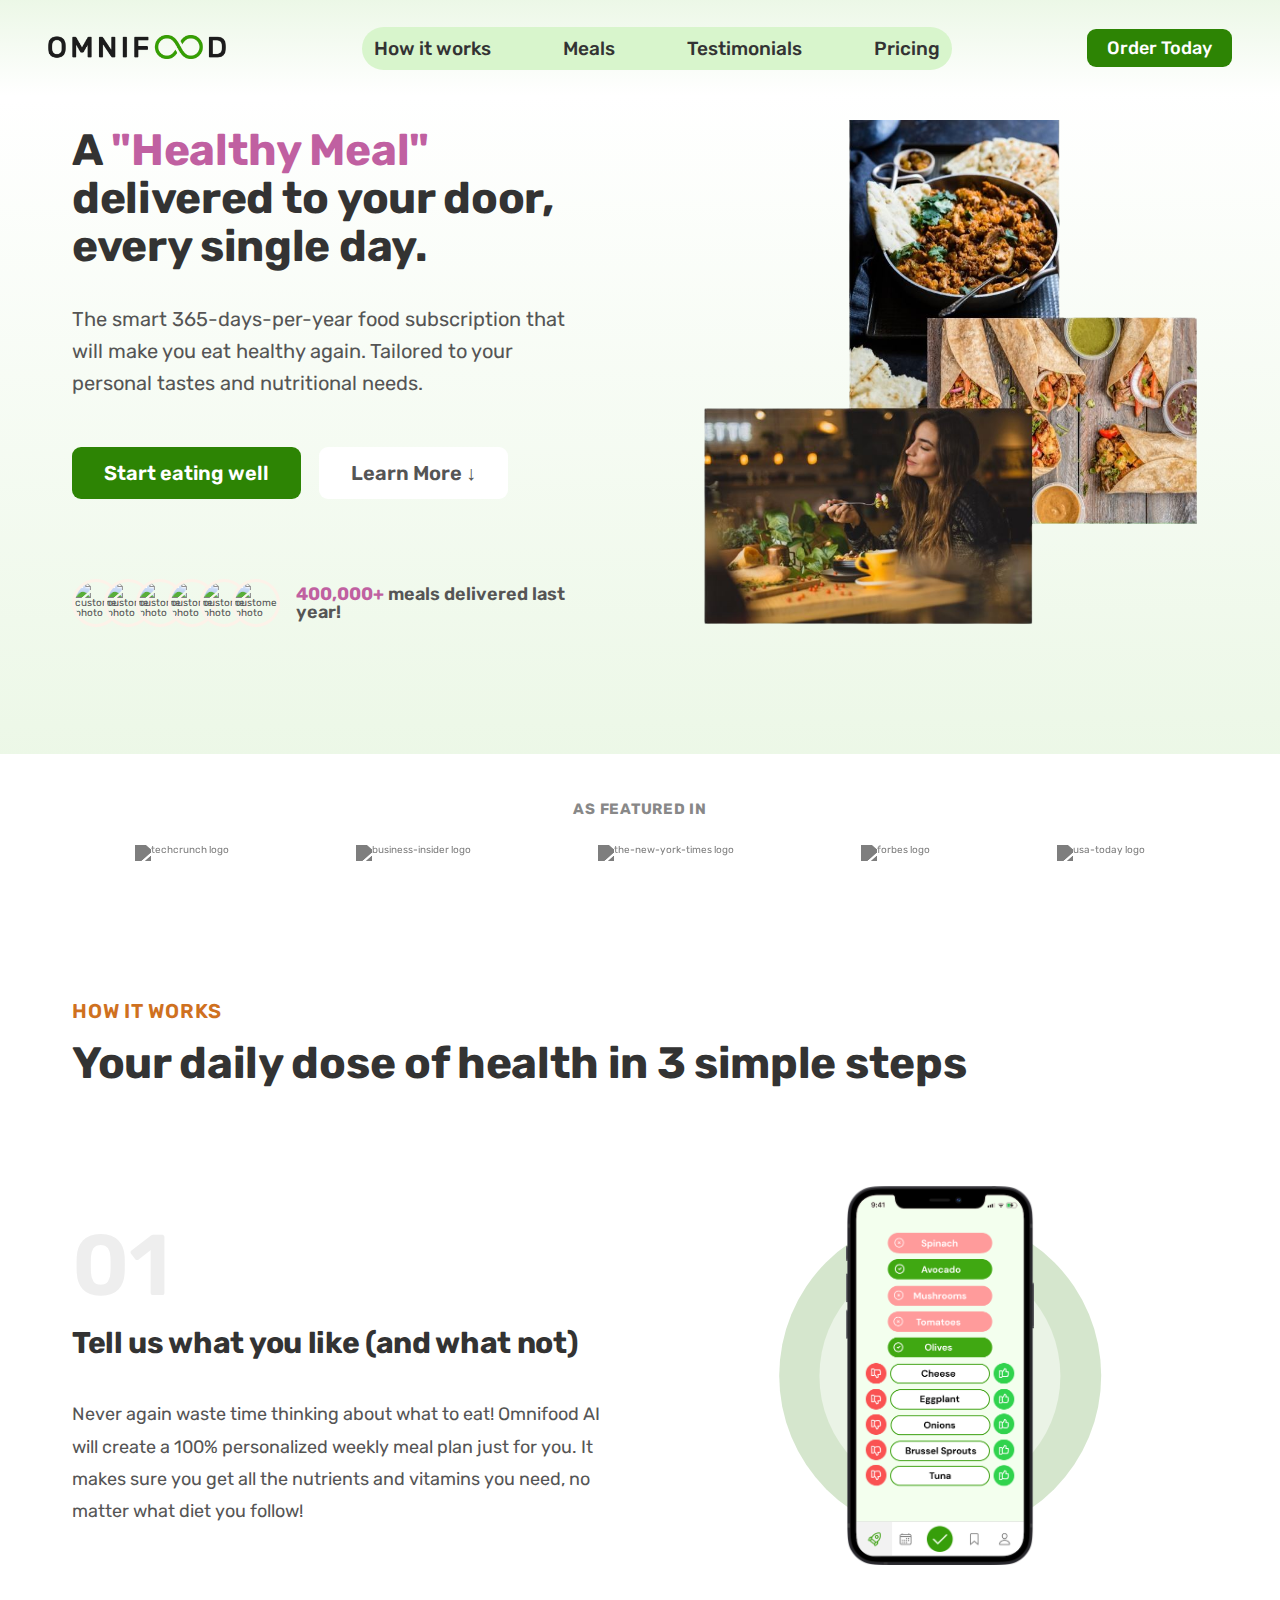
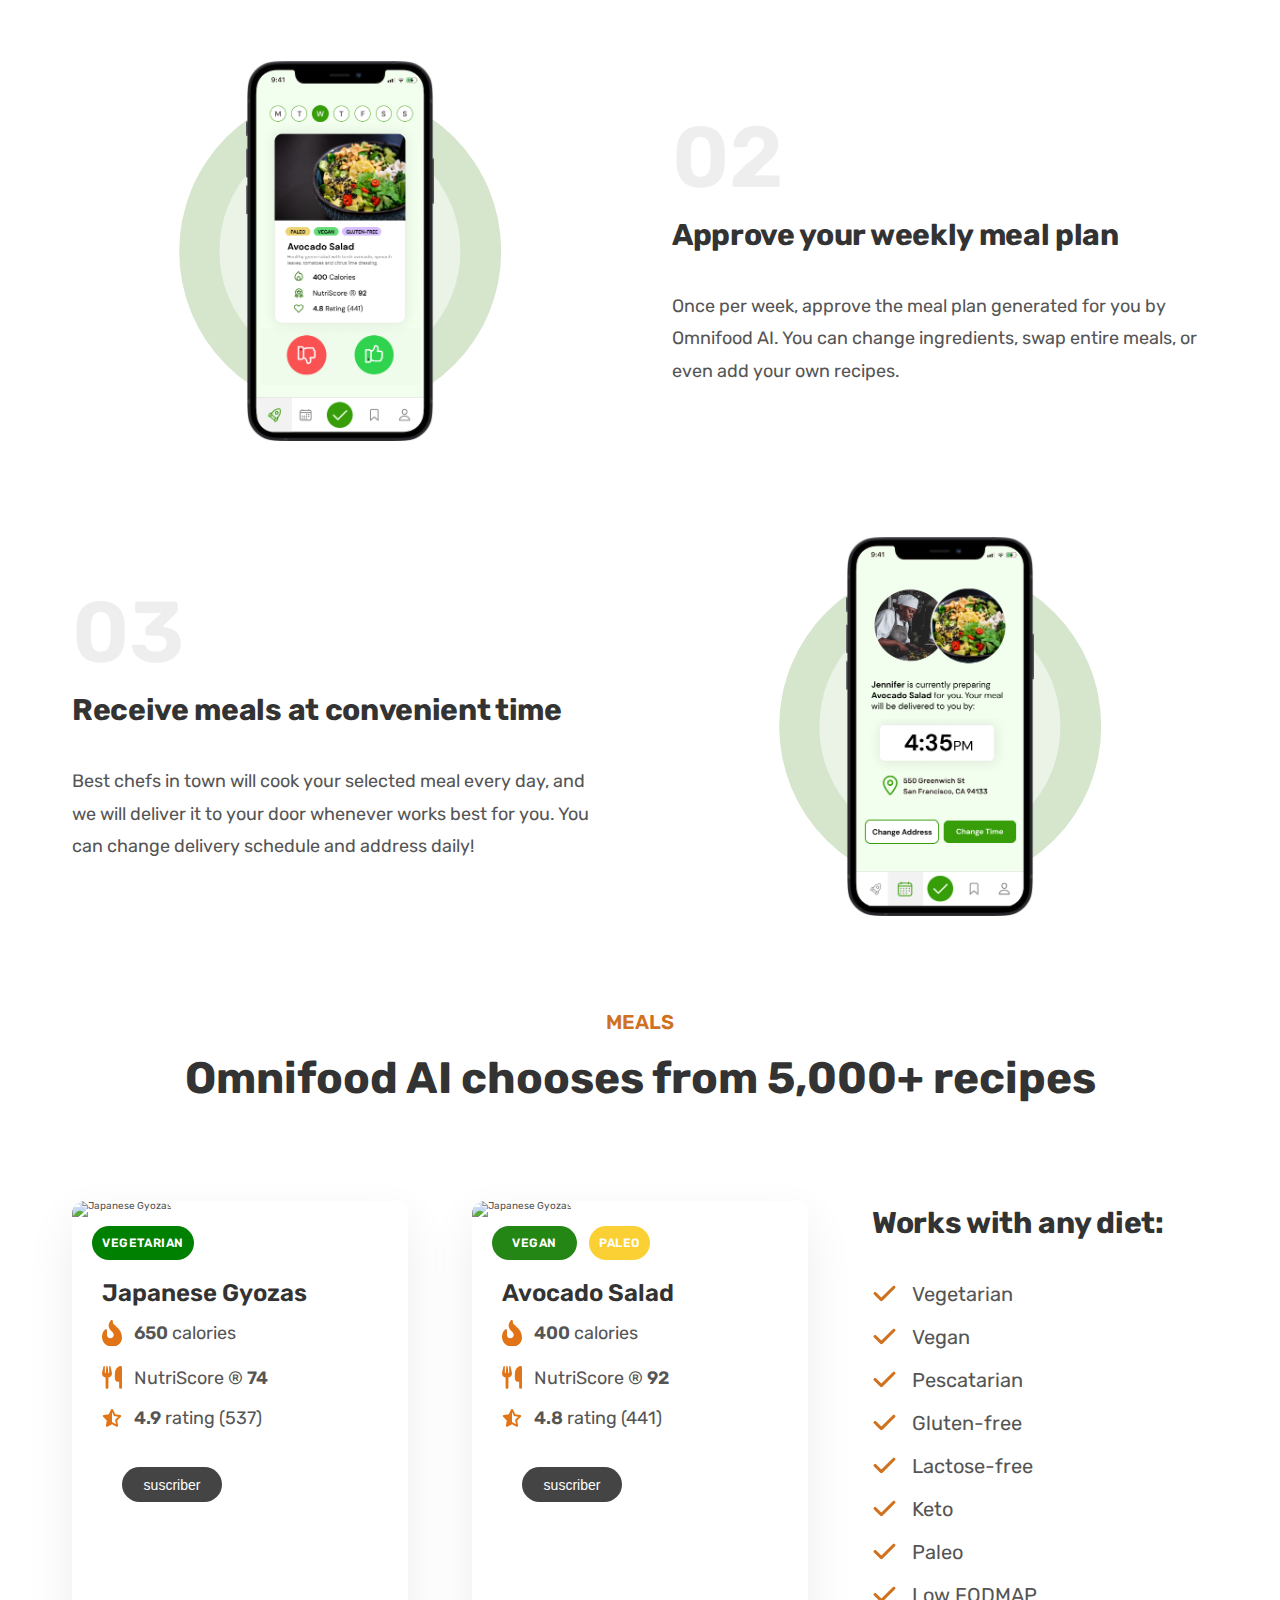
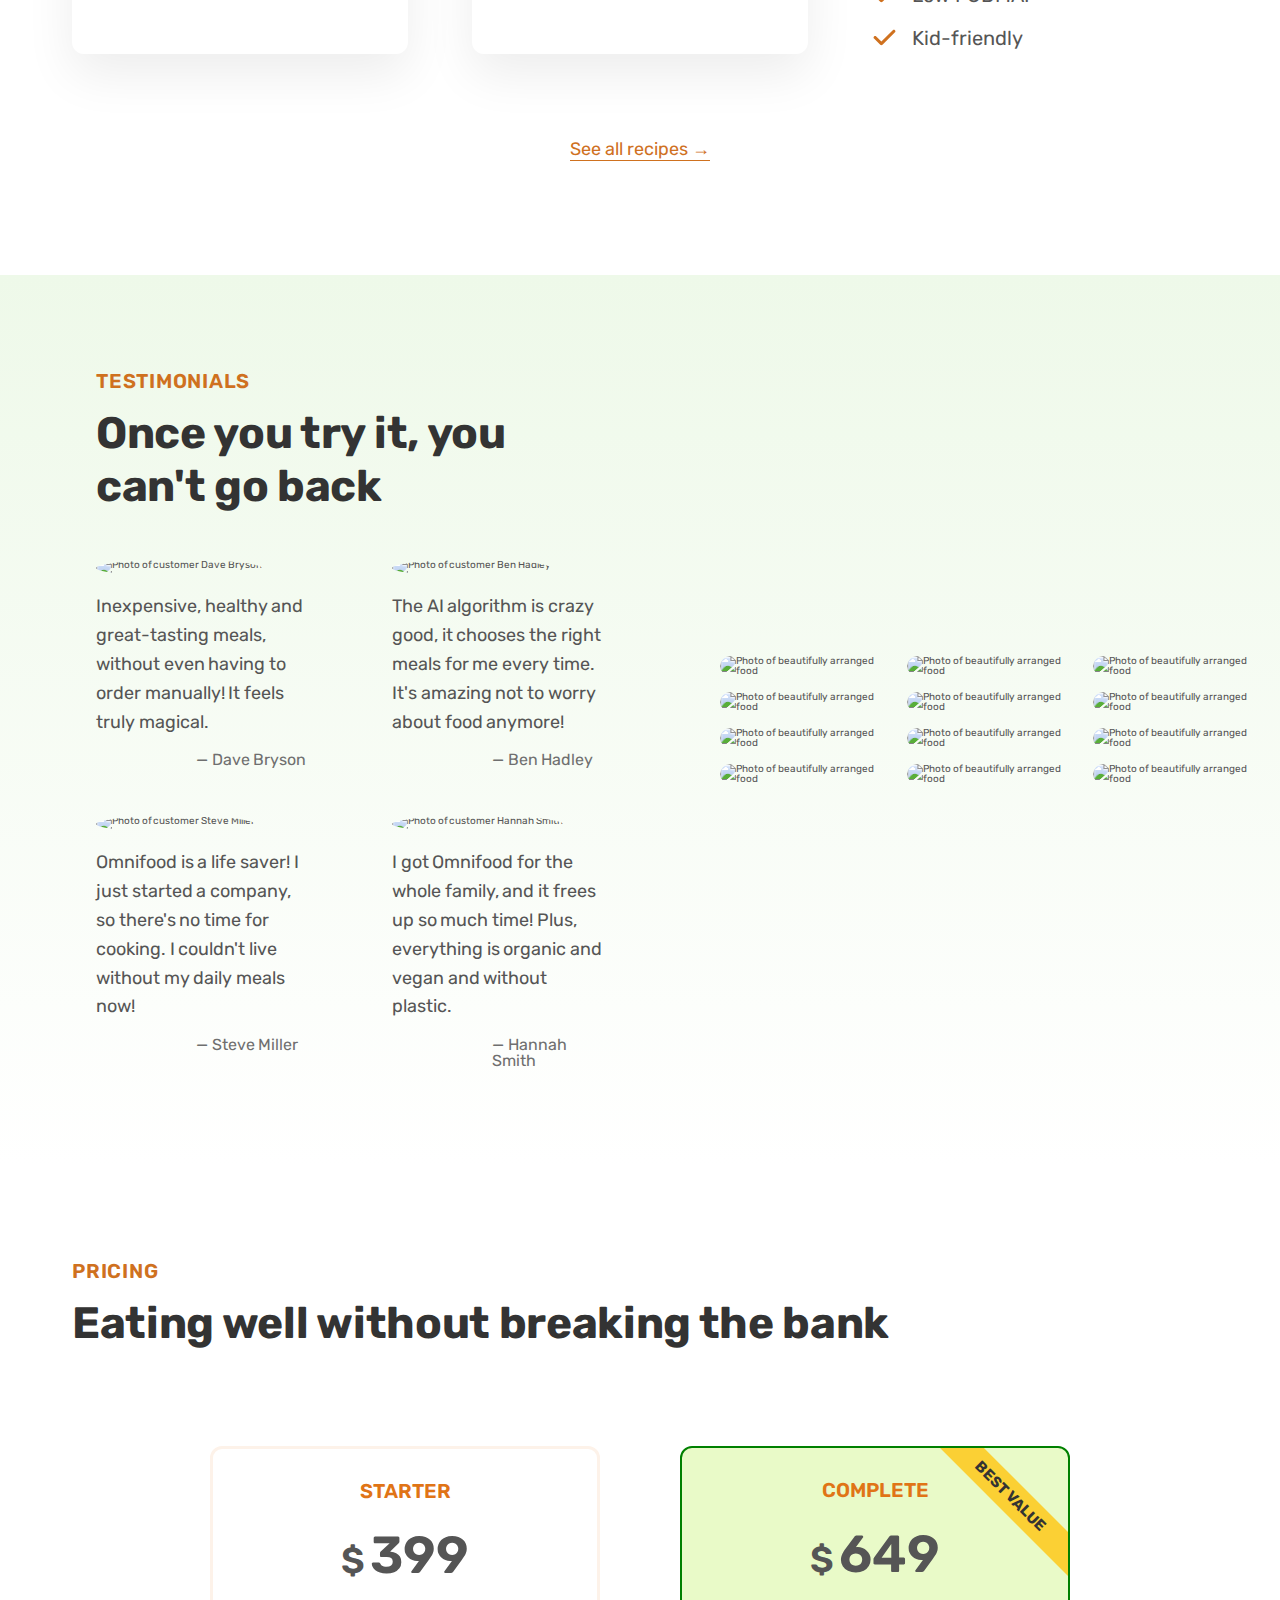
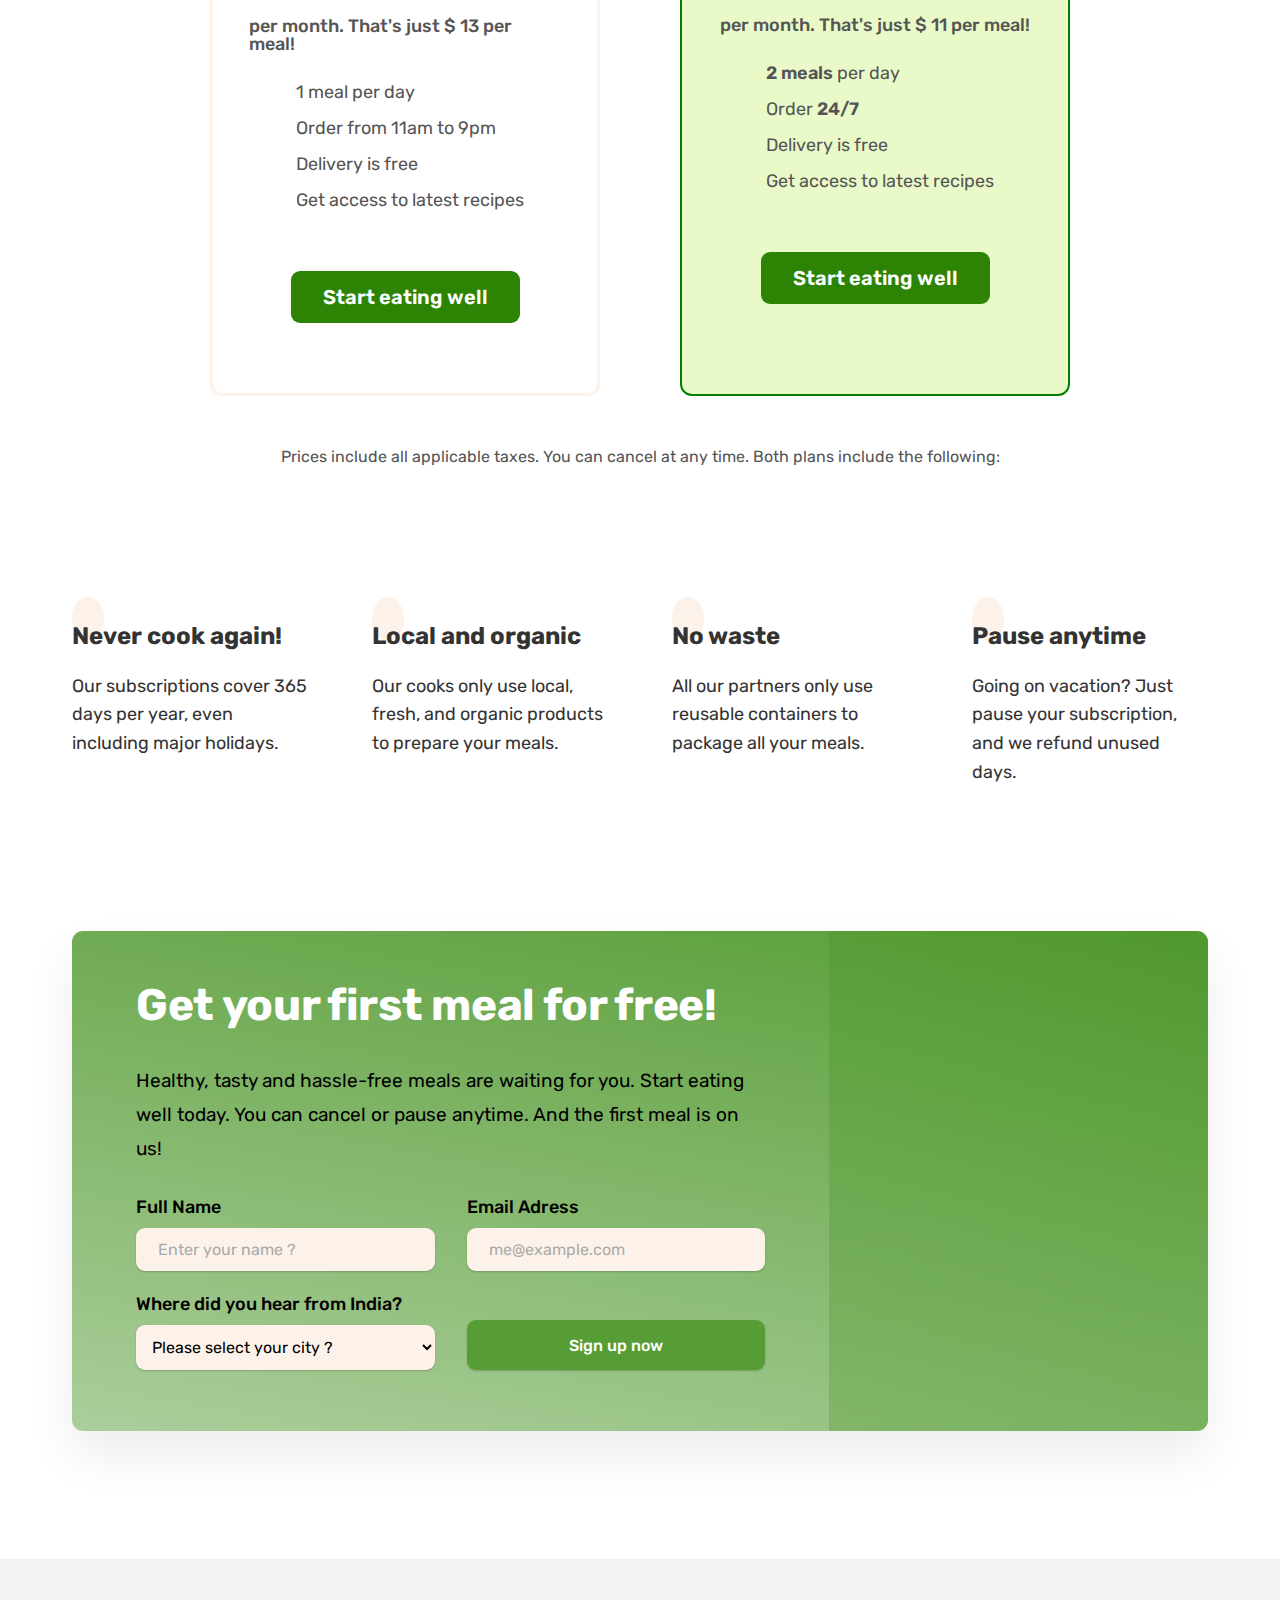
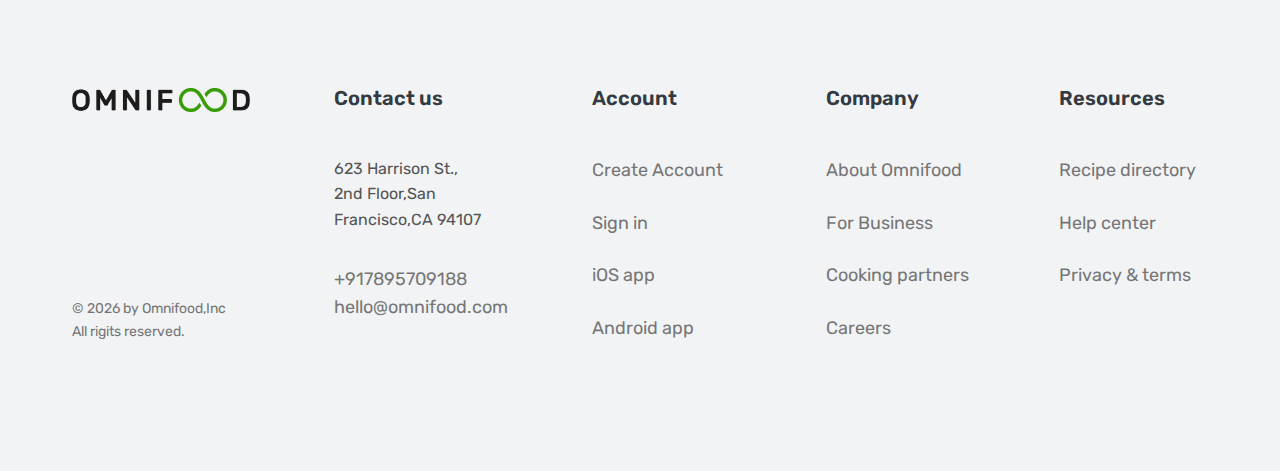
==== commit 86dbfe0f: "Modify the UI and and change hero section" ====
--- a/omnifood project/index.html
+++ b/omnifood project/index.html
@@ -3,8 +3,16 @@
   <head>
     <meta charset="UTF-8" />
     <meta name="viewport" content="width=device-width, initial-scale=1.0" />
-    <title>omnifood</title>
-
+    <meta
+      name="description"
+      content="A healthy meal delivered to your door, every single day.The smart 365-days-per-year food subscription that will make you eat healthy again. Tailored to your personal tastes and nutritional needs. We have delivered 250,000+ meals last year!
+"
+    />
+    <title>Omnifood &dash;Never cook again</title>
+
+    <link rel="icon" href="img/favicon.png" />
+    <link rel="apple-touch-icon" href="img/apple-touch-icon.png" />
+    <link rel="manifest" href="manifest.webmanifest" />
     <link rel="preconnect" href="https://fonts.gstatic.com" />
     <link
       href="https://fonts.googleapis.com/css2?family=Rubik:wght@400;500;600;700&display=swap"
@@ -37,9 +45,17 @@
           <li><a class="main-nav-link" href="#meal">Meals</a></li>
           <li><a class="main-nav-link" href="#testimonial">Testimonials</a></li>
           <li><a class="main-nav-link" href="#pricing">Pricing</a></li>
-          <li><a class="main-nav-link nav-cta" href="#cta">Try for free</a></li>
         </ul>
       </nav>
+
+      <div>
+        <a class="main-nav-link nav-cta" href="#cta">
+          <span
+            ><ion-icon class="order-icon" name="bag-handle-outline"></ion-icon
+          ></span>
+          Order Today</a
+        >
+      </div>
 
       <button class="btn-mobile-nav">
         <ion-icon class="icon-mobile-nav" name="menu"></ion-icon>
@@ -64,7 +80,9 @@
             <a class="btn btn--full margin-right-sm" href="#cta"
               >Start eating well</a
             >
-            <a class="btn btn--outline" href="#testimonial">Learn More &darr;</a>
+            <a class="btn btn--outline" href="#testimonial"
+              >Learn More &darr;</a
+            >
             <div class="delivered-meals">
               <div class="delivered-img">
                 <img
@@ -93,7 +111,7 @@
                 />
               </div>
               <p class="delivered-text">
-                <span>250,000+</span> meals delivered last year!
+                <span>400,000+</span> meals delivered last year!
               </p>
             </div>
           </div>
@@ -101,6 +119,8 @@
             <img
               class="hero-img"
               src="./img/hero.png"
+              height="512px"
+              width="520px"
               alt="women enjoying food,meals in the storage container,and food bowls on the table"
             />
           </div>
@@ -213,7 +233,7 @@
                 <span class="tag tag-Vegetarian">Vegetarian</span>
                 <p class="meal-title">Japanese Gyozas</p>
                 <ul class="meal-attributes">
-                  <div class="meal-attribute-box">
+                  <li class="meal-attribute-box">
                     <svg
                       class="inner-icon"
                       xmlns="http://www.w3.org/2000/svg"
@@ -223,11 +243,9 @@
                         d="M153.6 29.9l16-21.3C173.6 3.2 180 0 186.7 0C198.4 0 208 9.6 208 21.3V43.5c0 13.1 5.4 25.7 14.9 34.7L307.6 159C356.4 205.6 384 270.2 384 337.7C384 434 306 512 209.7 512H192C86 512 0 426 0 320v-3.8c0-48.8 19.4-95.6 53.9-130.1l3.5-3.5c4.2-4.2 10-6.6 16-6.6C85.9 176 96 186.1 96 198.6V288c0 35.3 28.7 64 64 64s64-28.7 64-64v-3.9c0-18-7.2-35.3-19.9-48l-38.6-38.6c-24-24-37.5-56.7-37.5-90.7c0-27.7 9-54.8 25.6-76.9z"
                       />
                     </svg>
-                    <li class="meal-attribute">
-                      <strong>650</strong> calories
-                    </li>
-                  </div>
-                  <div class="meal-attribute-box">
+                    <p class="meal-attribute"><strong>650</strong> calories</p>
+                  </li>
+                  <li class="meal-attribute-box">
                     <svg
                       class="inner-icon"
                       xmlns="http://www.w3.org/2000/svg"
@@ -237,11 +255,11 @@
                         d="M416 0C400 0 288 32 288 176V288c0 35.3 28.7 64 64 64h32V480c0 17.7 14.3 32 32 32s32-14.3 32-32V352 240 32c0-17.7-14.3-32-32-32zM64 16C64 7.8 57.9 1 49.7 .1S34.2 4.6 32.4 12.5L2.1 148.8C.7 155.1 0 161.5 0 167.9c0 45.9 35.1 83.6 80 87.7V480c0 17.7 14.3 32 32 32s32-14.3 32-32V255.6c44.9-4.1 80-41.8 80-87.7c0-6.4-.7-12.8-2.1-19.1L191.6 12.5c-1.8-8-9.3-13.3-17.4-12.4S160 7.8 160 16V150.2c0 5.4-4.4 9.8-9.8 9.8c-5.1 0-9.3-3.9-9.8-9L127.9 14.6C127.2 6.3 120.3 0 112 0s-15.2 6.3-15.9 14.6L83.7 151c-.5 5.1-4.7 9-9.8 9c-5.4 0-9.8-4.4-9.8-9.8V16zm48.3 152l-.3 0-.3 0 .3-.7 .3 .7z"
                       />
                     </svg>
-                    <li class="meal-attribute">
+                    <p class="meal-attribute">
                       NutriScore &reg; <strong>74</strong>
-                    </li>
-                  </div>
-                  <div class="meal-attribute-box">
+                    </p>
+                  </li>
+                  <li class="meal-attribute-box">
                     <svg
                       class="inner-icon"
                       xmlns="http://www.w3.org/2000/svg"
@@ -251,10 +269,10 @@
                         d="M288 376.4l.1-.1 26.4 14.1 85.2 45.5-16.5-97.6-4.8-28.7 20.7-20.5 70.1-69.3-96.1-14.2-29.3-4.3-12.9-26.6L288.1 86.9l-.1 .3V376.4zm175.1 98.3c2 12-3 24.2-12.9 31.3s-23 8-33.8 2.3L288.1 439.8 159.8 508.3C149 514 135.9 513.1 126 506s-14.9-19.3-12.9-31.3L137.8 329 33.6 225.9c-8.6-8.5-11.7-21.2-7.9-32.7s13.7-19.9 25.7-21.7L195 150.3 259.4 18c5.4-11 16.5-18 28.8-18s23.4 7 28.8 18l64.3 132.3 143.6 21.2c12 1.8 22 10.2 25.7 21.7s.7 24.2-7.9 32.7L438.5 329l24.6 145.7z"
                       />
                     </svg>
-                    <li class="meal-attribute">
+                    <p class="meal-attribute">
                       <strong>4.9</strong> rating (537)
-                    </li>
-                  </div>
+                    </p>
+                  </li>
                   <button class="suscriber" type="button">suscriber</button>
                 </ul>
               </div>
@@ -272,33 +290,31 @@
                 <span class="tag tag-paleo">Paleo</span>
                 <p class="meal-title">Avocado Salad</p>
                 <ul class="meal-attributes">
+                  <li class="meal-attribute-box">
+                    <svg
+                      class="inner-icon"
+                      xmlns="http://www.w3.org/2000/svg"
+                      viewBox="0 0 384 512"
+                    >
+                      <path
+                        d="M153.6 29.9l16-21.3C173.6 3.2 180 0 186.7 0C198.4 0 208 9.6 208 21.3V43.5c0 13.1 5.4 25.7 14.9 34.7L307.6 159C356.4 205.6 384 270.2 384 337.7C384 434 306 512 209.7 512H192C86 512 0 426 0 320v-3.8c0-48.8 19.4-95.6 53.9-130.1l3.5-3.5c4.2-4.2 10-6.6 16-6.6C85.9 176 96 186.1 96 198.6V288c0 35.3 28.7 64 64 64s64-28.7 64-64v-3.9c0-18-7.2-35.3-19.9-48l-38.6-38.6c-24-24-37.5-56.7-37.5-90.7c0-27.7 9-54.8 25.6-76.9z"
+                      />
+                    </svg>
+                    <p class="meal-attribute"><strong>400</strong> calories</p>
+                  </li>
                   <div class="meal-attribute-box">
                     <svg
                       class="inner-icon"
                       xmlns="http://www.w3.org/2000/svg"
-                      viewBox="0 0 384 512"
-                    >
-                      <path
-                        d="M153.6 29.9l16-21.3C173.6 3.2 180 0 186.7 0C198.4 0 208 9.6 208 21.3V43.5c0 13.1 5.4 25.7 14.9 34.7L307.6 159C356.4 205.6 384 270.2 384 337.7C384 434 306 512 209.7 512H192C86 512 0 426 0 320v-3.8c0-48.8 19.4-95.6 53.9-130.1l3.5-3.5c4.2-4.2 10-6.6 16-6.6C85.9 176 96 186.1 96 198.6V288c0 35.3 28.7 64 64 64s64-28.7 64-64v-3.9c0-18-7.2-35.3-19.9-48l-38.6-38.6c-24-24-37.5-56.7-37.5-90.7c0-27.7 9-54.8 25.6-76.9z"
-                      />
-                    </svg>
-                    <li class="meal-attribute">
-                      <strong>400</strong> calories
-                    </li>
-                  </div>
-                  <div class="meal-attribute-box">
-                    <svg
-                      class="inner-icon"
-                      xmlns="http://www.w3.org/2000/svg"
                       viewBox="0 0 448 512"
                     >
                       <path
                         d="M416 0C400 0 288 32 288 176V288c0 35.3 28.7 64 64 64h32V480c0 17.7 14.3 32 32 32s32-14.3 32-32V352 240 32c0-17.7-14.3-32-32-32zM64 16C64 7.8 57.9 1 49.7 .1S34.2 4.6 32.4 12.5L2.1 148.8C.7 155.1 0 161.5 0 167.9c0 45.9 35.1 83.6 80 87.7V480c0 17.7 14.3 32 32 32s32-14.3 32-32V255.6c44.9-4.1 80-41.8 80-87.7c0-6.4-.7-12.8-2.1-19.1L191.6 12.5c-1.8-8-9.3-13.3-17.4-12.4S160 7.8 160 16V150.2c0 5.4-4.4 9.8-9.8 9.8c-5.1 0-9.3-3.9-9.8-9L127.9 14.6C127.2 6.3 120.3 0 112 0s-15.2 6.3-15.9 14.6L83.7 151c-.5 5.1-4.7 9-9.8 9c-5.4 0-9.8-4.4-9.8-9.8V16zm48.3 152l-.3 0-.3 0 .3-.7 .3 .7z"
                       />
                     </svg>
-                    <li class="meal-attribute">
+                    <p class="meal-attribute">
                       NutriScore &reg; <strong>92</strong>
-                    </li>
+                    </p>
                   </div>
                   <div class="meal-attribute-box">
                     <svg
--- a/omnifood project/css/general.css
+++ b/omnifood project/css/general.css
@@ -189,13 +189,13 @@
 
 .btn--full:link,
 .btn--full:visited {
-  background-color: #e67e22;
+  background-color: #2d8404;
   color: #fff;
 }
 
 .btn--full:hover,
 .btn--full:active {
-  background-color: #cf711f;
+  background-color: #246a03;
   color: #fff;
 }
 
@@ -207,11 +207,11 @@
 
 .btn--outline:hover,
 .btn--outline:active {
-  background-color: #fdf2e9;
+  background-color: #eaf3e6;
   color: #555;
   /* border: 3px solid #ffffff;  not apply */
   /* TRICK  TO ADD BORDER INSIDE THE BUTTON*/
-  box-shadow: inset 0 0 0 3px #fff;
+  box-shadow: inset 0 0 0 3px #eaf3e6;
 }
 
 /* Call to Acton Section  */
@@ -221,7 +221,7 @@
   font-weight: 500;
   color: #fff;
   align-self: self-end;
-  background-color: #45260a;
+  background-color: #579d36;
 }
 
 .cta-from .btn--from:hover{
--- a/omnifood project/css/style.css
+++ b/omnifood project/css/style.css
@@ -6,10 +6,16 @@
   display: flex;
   justify-content: space-between;
   align-items: center;
-  background-color: #fdf2e9;
+  /* background-color: #fdf2e9; */
+  background: linear-gradient(
+    180deg,
+    rgba(196, 232, 180, 0.43) -32.94%,
+    rgba(216, 245, 204, 0) 99.61%
+  );
   /* because we want to sticky the nav bar  */
   height: 9.6rem;
   padding: 0 4.8rem;
+  position: relative;
 }
 
 .logo {
@@ -25,6 +31,12 @@
   display: flex;
   gap: 4.8rem;
   align-items: center;
+  background-color: #d8f5cc;
+  border-radius: 2.5rem;
+}
+.main-nav-list a {
+  padding: 1.2rem;
+  transition: all 150ms ease-in-out;
 }
 
 .main-nav-link:link,
@@ -32,14 +44,16 @@
   text-decoration: none;
   color: #333;
   font-weight: 500;
-  font-size: 2rem;
+  font-size: 1.9rem;
   transition: all 0.3s;
   display: inline-block;
 }
 
 .main-nav-link:hover,
 .main-nav-link:active {
-  color: #cf711f;
+  background-color: #7fb665;
+  color: #060606;
+  border-radius: 0.5rem;
 }
 
 /* and selector used */
@@ -49,7 +63,7 @@
   padding: 1rem 2rem;
   border-radius: 9px;
   color: #fff;
-  background-color: #cf711f;
+  background-color: #2d8404;
   font-size: 1.8rem;
 }
 
@@ -57,23 +71,66 @@
 
 .main-nav-link.nav-cta:hover,
 .main-nav-link.nav-cta:active {
-  background-color: #248615;
+  background-color: #246a03;
   color: #ffffff;
 }
 
+.order-icon {
+  width: 2.4rem;
+}
+
+/* MOBILE NAV */
+
+.btn-mobile-nav {
+  border: 0;
+  background: none;
+  cursor: pointer;
+  display: none;
+}
+
+.icon-mobile-nav {
+  height: 4.4rem;
+  width: 4.4rem;
+  color: #333;
+}
+
+.icon-mobile-nav[name="close"] {
+  display: none;
+}
+
+/* STICKY NAVIGATION */
+.sticky .header {
+  position: fixed;
+  top: 0;
+  bottom: 0;
+  width: 100%;
+  height: 8rem;
+  padding-top: 0;
+  padding-bottom: 0;
+  /* background-color: #fff; */
+  background-color: rgba(255, 255, 255, 0.97);
+  z-index: 999;
+  box-shadow: 0 1.2rem 3.2rem rgba(0, 0, 0, 0.03);
+}
+
 /**************************/
 /* HERO SECTION */
 /**************************/
 
 .section-hero {
-  background-color: #fdf2e9;
-  padding: 4.8rem 0 9.6rem 0;
+  /* background-color: #fdf2e9; */
+  background: linear-gradient(
+    359.56deg,
+    rgba(196, 232, 180, 0.43) -32.94%,
+    rgba(216, 245, 204, 0) 99.61%
+  );
+  padding: 0rem 0 9.6rem 0;
 }
 
 .hero {
   max-width: 130rem;
   margin: 0 auto;
-  padding: 0 3.2rem;
+  padding: 2.4rem 3.2rem;
   display: grid;
   grid-template-columns: 1fr 1fr;
   gap: 9.6rem;
@@ -121,6 +178,7 @@
 }
 .delivered-meals span {
   color: #cf711f;
+  color: #c060a1;
   font-weight: 700;
 }
 
@@ -176,14 +234,14 @@
 .step-img-box::before {
   width: 60%;
   padding-bottom: 60%;
-  background-color: #fdf2e9;
+  background-color: #d5e6cd;
   z-index: -2;
 }
 
 .step-img-box::after {
   width: 45%;
   padding-bottom: 45%;
-  background-color: #fae5d3;
+  background-color: #eaf3e6;
   z-index: -1;
 }
 
@@ -383,7 +441,7 @@
 /**************************/
 
 .section-testimonials {
-  background-color: #fdf2e9;
+  background: linear-gradient(180deg, #eef9e9 0%, rgba(255, 255, 255, 0.28) 100%);
   display: grid;
   grid-template-columns: 55fr 45fr;
   align-items: center;
@@ -451,7 +509,7 @@
 /**************************/
 
 .section-pricing {
-  padding: 9.6rem;
+  padding: 9.6rem 0;
 }
 
 .pricing-plan-grid {
@@ -526,7 +584,6 @@
 .plan-complete {
   background-color: #e9fac8;
   border: 2px solid #008000;
-
 }
 
 .plan-complete {
@@ -588,36 +645,47 @@
 .section-call-to-Action {
   /* padding: 9.6rem ; */
   /* padding: 4.8rem 0 9.6rem 0; */
-   padding: 4.8rem 0 12.8rem;
-
-}
-
-.cta{
+  padding: 4.8rem 0 12.8rem;
+}
+
+.cta {
   display: grid;
   grid-template-columns: 2fr 1fr;
   box-shadow: 0 2.4rem 4.8rem rgba(0, 0, 0, 0.075);
   border-radius: 11px;
   /* background-color: #e67e22; */
-  background-image: linear-gradient(to right bottom,#eb984e,#e67e22);
+  /* background-image: linear-gradient(to right bottom, #eb984e, #e67e22); */
+  background-image: linear-gradient(190deg, #579d36, #abce9b);
   height: 50rem;
   overflow: hidden;
 }
 
-.cta-img-box{
-      background-image: linear-gradient(to right bottom, rgba(235, 151, 78, 0.35), rgba(230, 125, 34, 0.35)), url(../img/eating.jpg);
+.cta-img-box {
+      background-image: linear-gradient(
+      to right bottom,
+      rgba(66, 144, 29, 0.25),
+      rgba(45, 134, 4, 0.25)
+    ),
+    url(../img/eating.jpg);
+
+  /* background-image: linear-gradient(
+      to right bottom,
+      rgba(235, 151, 78, 0.35),
+      rgba(230, 125, 34, 0.35)
+    ),
+    url(../img/eating.jpg); */
   background-size: cover;
   background-position: center;
 }
 
 .cta-text-box {
   padding: 4.8rem 6.4rem 6.4rem 6.4rem;
-  color: #45260a;
+  color: #000000;
 }
 
 .cta .heading-secondary {
   margin-bottom: 3.2rem;
-  color: #45260a;
-  
+  color: #ffffff;
 }
 
 .cta-text {
@@ -628,13 +696,13 @@
 }
 /* From call to action */
 
-.cta-from{
+.cta-from {
   display: grid;
   grid-template-columns: 1fr 1fr;
   column-gap: 3.2rem;
   row-gap: 2.4rem;
 }
-.cta-from label{
+.cta-from label {
   display: block;
   font-size: 1.8rem;
   color: #000;
@@ -644,10 +712,10 @@
 
 .cta-from input,
 .cta-from select,
-.cta-from button{
+.cta-from button {
   font-size: 1.6rem;
   width: 100%;
-  padding: 1.2rem ;
+  padding: 1.2rem;
   border: 0;
   border-radius: 9px;
   color: inherit;
@@ -657,70 +725,68 @@
   box-shadow: 0 1px 2px rgba(0, 0, 0, 0.2);
 }
 
-.cta-from input::placeholder{
+.cta-from input::placeholder {
   color: #aaa;
   padding-left: 1rem;
 }
 
-
 /**************************/
 /* FOOTER  SECTION */
 /**************************/
 
-.footer{
+.footer {
   padding: 12.8rem 0;
   border-top: 1px solid #eee;
   background-color: #f1f3f5;
 }
 
-.grid--footer{
+.grid--footer {
   display: grid;
-  grid-template-columns: repeat(5,1.5fr);
+  grid-template-columns: repeat(5, 1.5fr);
   column-gap: 8.4rem;
 }
 
-.logo-col{
+.logo-col {
   display: flex;
   flex-direction: column;
 }
 
-.footer-logo{
+.footer-logo {
   display: block;
   margin-bottom: 6.4rem;
 }
 
-.social-links{
+.social-links {
   display: flex;
   list-style-type: none;
   gap: 3.2rem;
 }
 
-
-.social-icon{
+.social-icon {
   width: 2.8rem;
   height: 2.8rem;
-  margin-bottom:1.8rem;
-}
-
-.copyright{
+  margin-bottom: 1.8rem;
+}
+
+.copyright {
   font-size: 1.4rem;
   line-height: 1.6;
   color: #767676;
   margin-top: auto;
 }
 
-.footer-heading{
+.footer-heading {
   font-size: 2rem;
   font-weight: 600;
   margin-bottom: 4.8rem;
-  color:#343a40;
-}
-
-.Addres-col,.nav-col{
+  color: #343a40;
+}
+
+.Address-col,
+.nav-col {
   display: flex;
   flex-direction: column;
 }
-
 
 .contacts {
   font-style: normal;
@@ -728,26 +794,21 @@
   line-height: 1.6;
 }
 
-
-.address{
+.address {
   font-size: 1.6rem;
   font-style: normal;
   line-height: 1.6;
   margin-bottom: 3.2rem;
 }
 
-
-
-.footer-nav{
+.footer-nav {
   font-size: 1.6rem;
   line-height: 1.6;
   display: flex;
   flex-direction: column;
   gap: 2.4rem;
   list-style: none;
-  
-}
-
+}
 
 .footer-link:link,
 .footer-link:visited {
@@ -755,10 +816,9 @@
   font-size: 1.8rem;
   color: #767676;
   transition: all 0.3s;
-  
 }
 
 .footer-link:hover,
 .footer-link:active {
   color: #555;
-}+}
--- a/omnifood project/css/mediaQueries.css
+++ b/omnifood project/css/mediaQueries.css
@@ -75,6 +75,7 @@
     font-size: 53%;
   }
 
+
   .gallery {
     grid-template-columns: repeat(3, 1fr);
   }
@@ -85,6 +86,7 @@
 
   .hero {
     column-gap: 6.8rem;
+
   }
 
   .section-call-to-Action {
@@ -112,10 +114,17 @@
     gap: 6.4rem;
   }
 
+   .section-hero{
+   padding-top: 1.8rem;
+  }
+
   .hero-text-box,
   .hero-imge-box {
     text-align: center;
   }
+  /* .section-hero{
+    margin-top: 6rem;
+  } */
 
   .hero-img {
     width: 55%;
@@ -184,6 +193,10 @@
     display: block;
     z-index: 9999;
   }
+
+  /* .section-hero{
+    margin-top: 6.4rem;
+  } */
 
   .main-nav {
     background-color: rgba(255, 255, 255, 0.97);
@@ -266,7 +279,6 @@
   .grid--footer {
     grid-template-columns: repeat(3, 1fr);
     row-gap: 4.8rem;
-    
   }
 
   .logo-col,
@@ -283,7 +295,6 @@
   }
 }
 
-
 /**************************/
 /* BELOW 544px (Phones) */
 /**************************/
@@ -291,7 +302,8 @@
 @media (max-width: 34em) {
   .grid--2-cols,
   .grid--3-cols,
-  .grid--4-cols {
+  .grid--4-cols,
+  .testimonials {
     grid-template-columns: 1fr;
   }
 
@@ -305,7 +317,7 @@
 
   .section-hero {
     background-color: #fdf2e9;
-    padding: 2.4rem 0 6.4rem 0;
+    padding: 4.2rem 0 6.4rem 0;
   }
 
   .btn,
@@ -316,6 +328,7 @@
 
   .hero-img {
     width: 80%;
+    height: 80%;
   }
 
   .fearture-logo img {
@@ -333,8 +346,6 @@
     transform: translateY(3rem);
   }
 
-  
-  
   .section-testimonials {
     padding: 4.2rem 3.2rem;
   }
@@ -372,13 +383,16 @@
   .cta .heading-secondary {
     margin-bottom: 2.4rem !important;
   }
-  .testimonials-container{
+  .testimonials-container {
     padding: 3.2rem 1rem;
   }
 
   .grid--4-cols {
     margin-top: 2.8rem;
-  } 
+  }
+  .container{
+    padding:  0 3.2rem;
+  }
 
 }
 
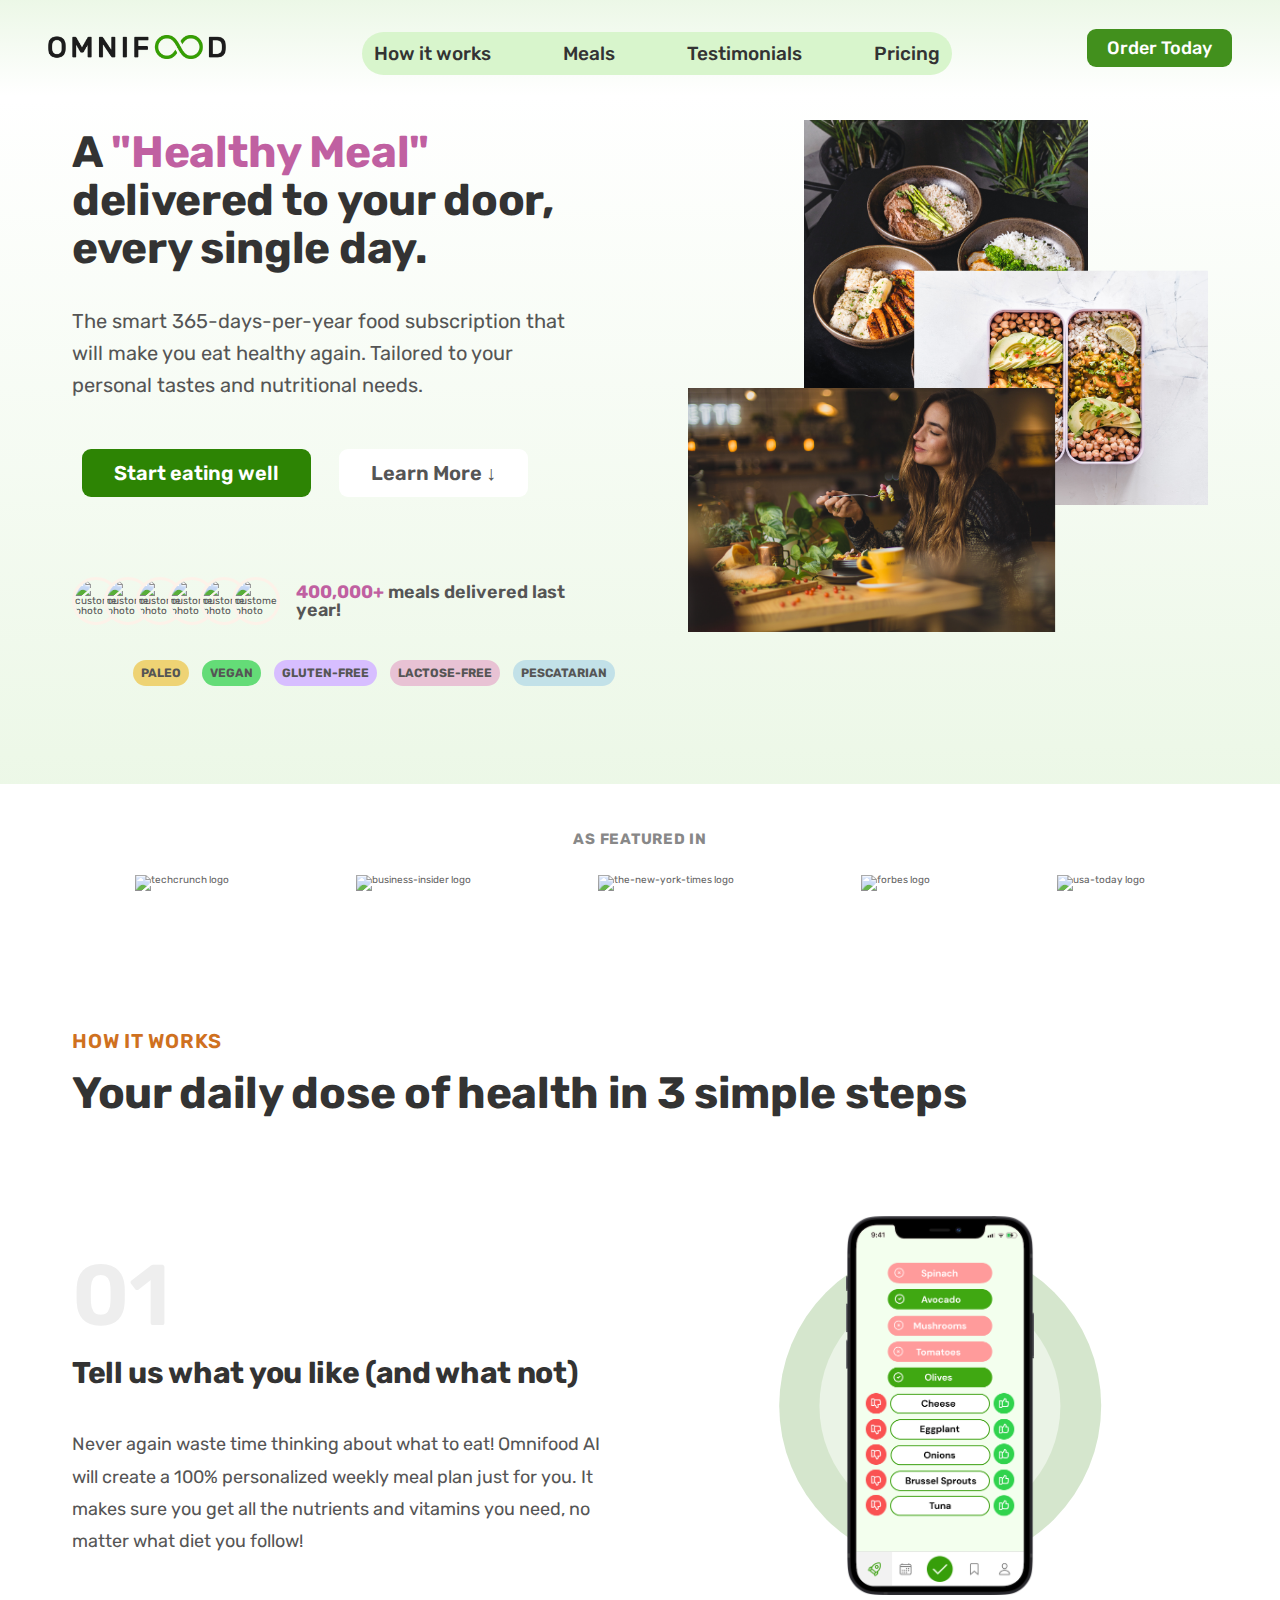
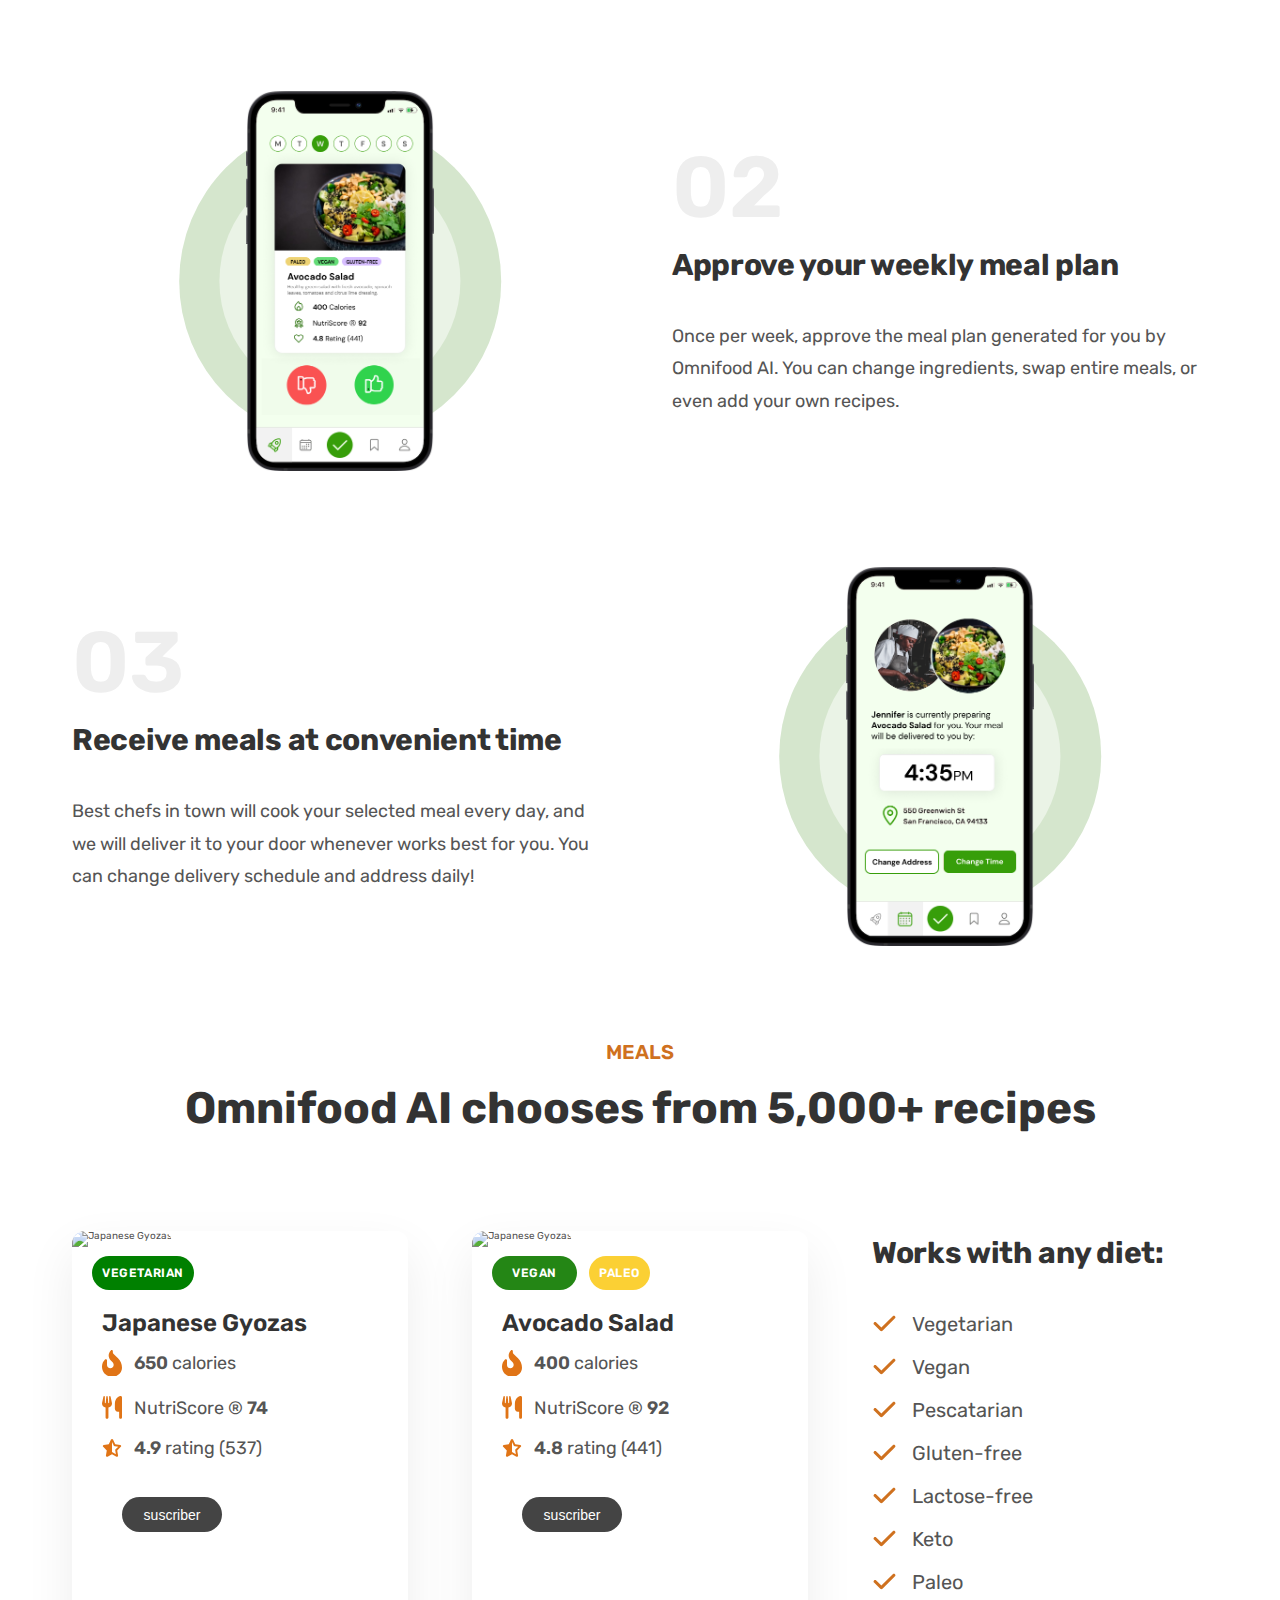
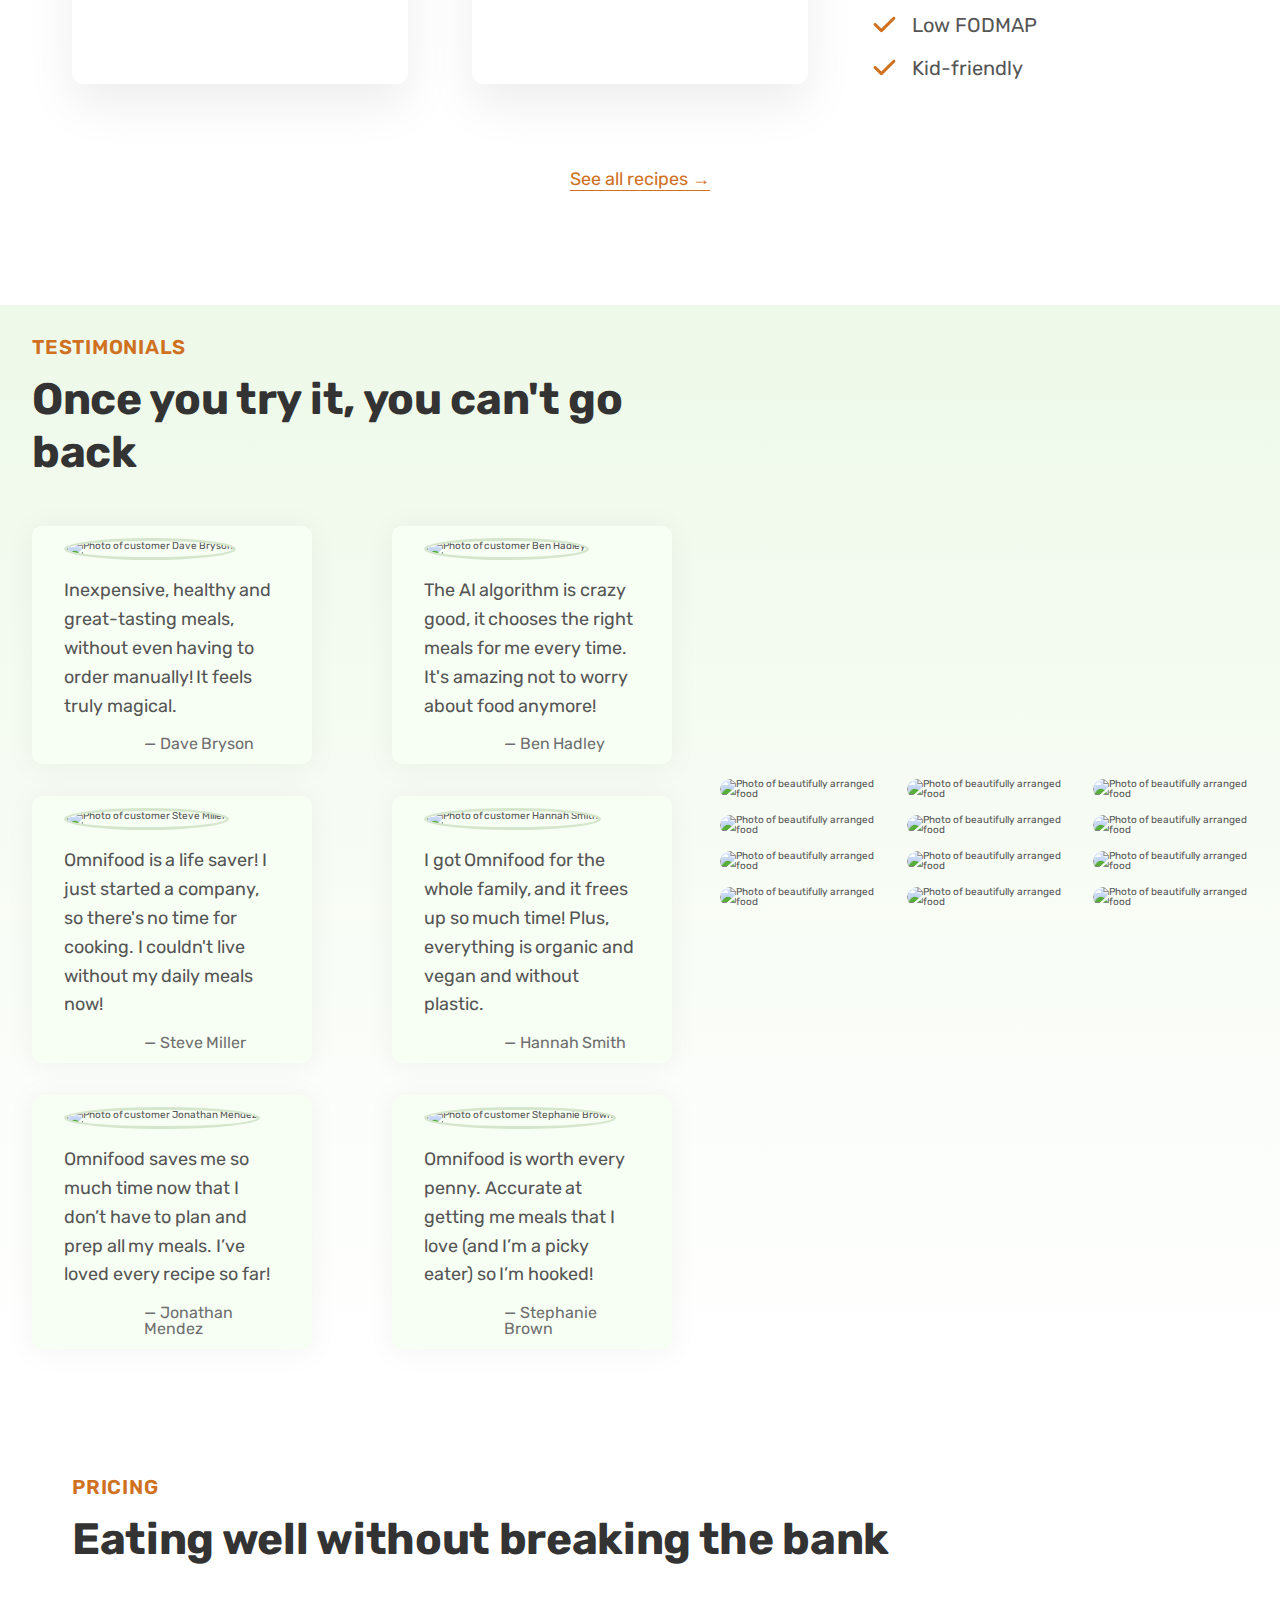
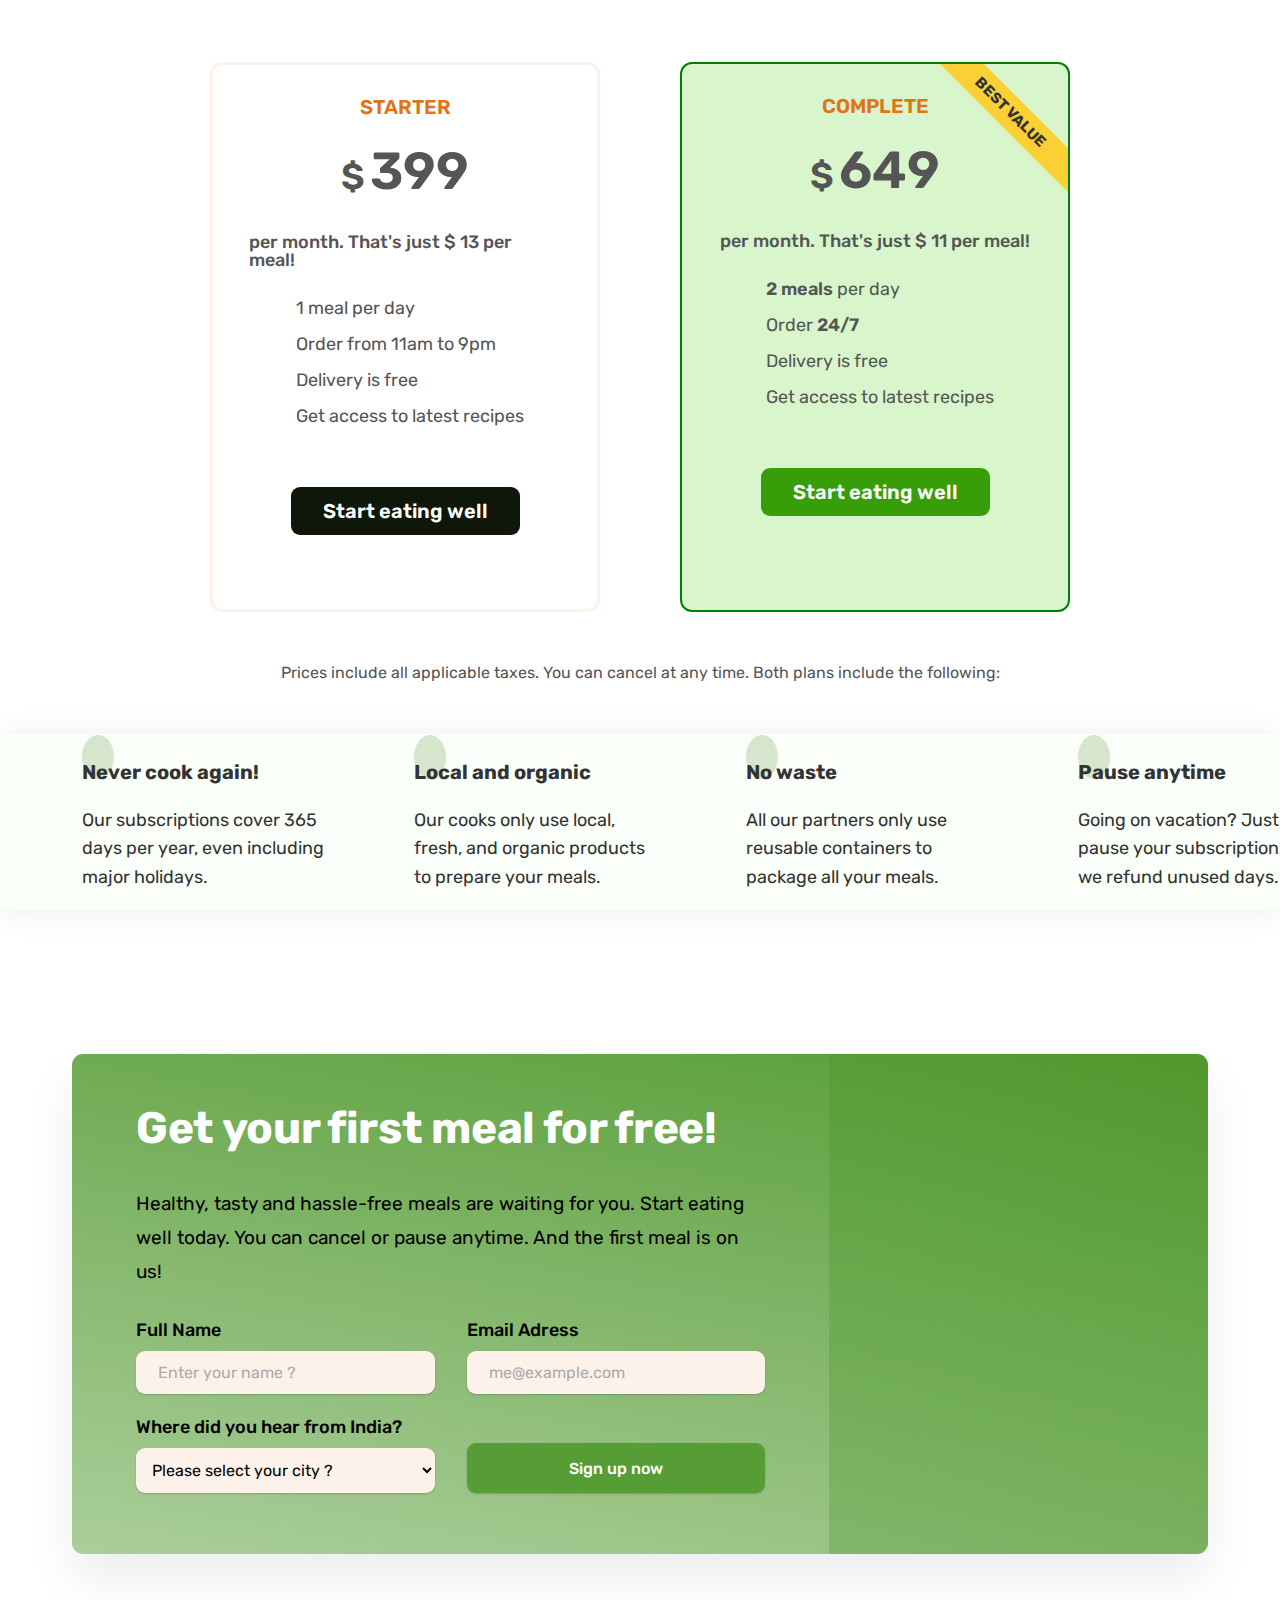
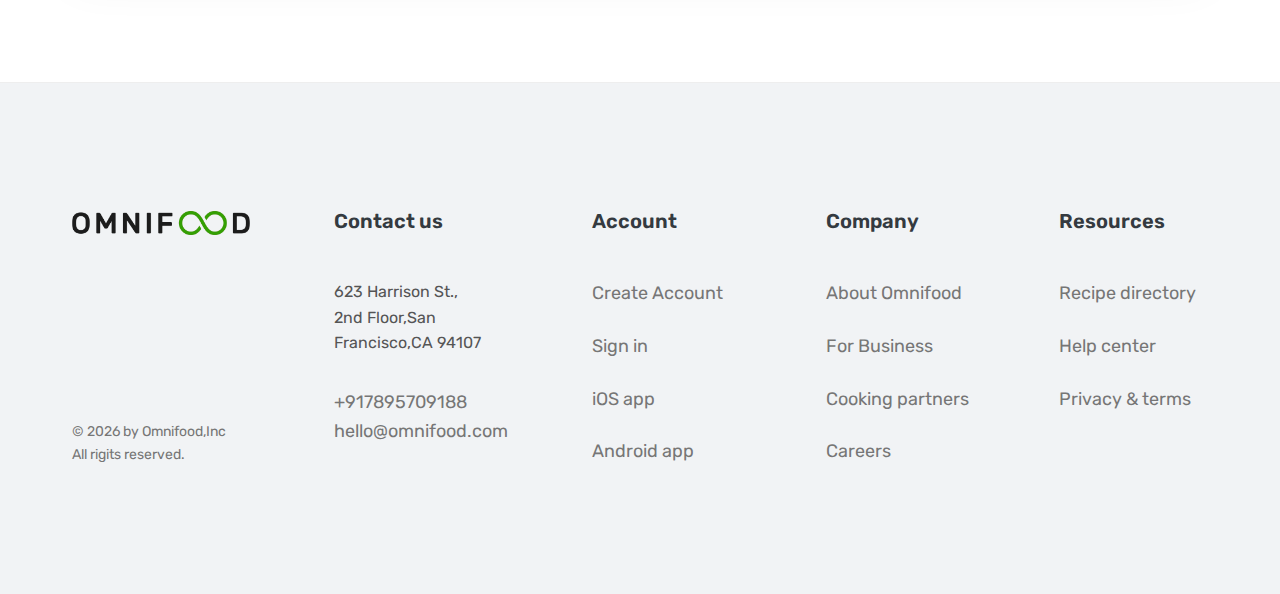
==== commit 68168190: "modify UI and write media quiesres for smaller phones" ====
--- a/omnifood project/index.html
+++ b/omnifood project/index.html
@@ -45,17 +45,23 @@
           <li><a class="main-nav-link" href="#meal">Meals</a></li>
           <li><a class="main-nav-link" href="#testimonial">Testimonials</a></li>
           <li><a class="main-nav-link" href="#pricing">Pricing</a></li>
-        </ul>
-      </nav>
-
-      <div>
-        <a class="main-nav-link nav-cta" href="#cta">
+          </ul>
+
+          <a class="main-nav-link mobile-order nav-cta" href="#cta">
           <span
             ><ion-icon class="order-icon" name="bag-handle-outline"></ion-icon
           ></span>
-          Order Today</a
-        >
-      </div>
+          Order Today</a>
+        
+      </nav>
+
+        <a class="main-nav-link desktop-order nav-cta" href="#cta">
+          <span
+            ><ion-icon class="order-icon" name="bag-handle-outline"></ion-icon
+          ></span>
+          Order Today</a>
+      
+      
 
       <button class="btn-mobile-nav">
         <ion-icon class="icon-mobile-nav" name="menu"></ion-icon>
@@ -118,14 +124,41 @@
           <div class="hero-imge-box">
             <img
               class="hero-img"
-              src="./img/hero.png"
+              src="./hero.png"
               height="512px"
               width="520px"
               alt="women enjoying food,meals in the storage container,and food bowls on the table"
             />
           </div>
-        </div>
+            </div>
+
+               <div class="hero-marquee">
+							<ul class="meal-types-list marquee-animation">
+								<li class="paleo">Paleo</li>
+								<li class="vegan">Vegan</li>
+								<li class="gluten">Gluten-Free</li>
+								<li class="lactose">Lactose-Free</li>
+								<li class="pesca">Pescatarian</li>
+								<li class="vegetarian">Vegetarian</li>
+								<li class="keto">Keto</li>
+								<li class="fodmap">Low FODMAP</li>
+								<li class="kid">Kid-Friendly</li>
+								<li class="paleo">Paleo</li>
+								<li class="vegan">Vegan</li>
+								<li class="gluten">Gluten-Free</li>
+								<li class="lactose">Lactose-Free</li>
+								<li class="pesca">Pescatarian</li>
+								<li class="vegetarian">Vegetarian</li>
+								<li class="keto">Keto</li>
+								<li class="fodmap">Low FODMAP</li>
+								<li class="kid">Kid-Friendly</li>
+							</ul>
+						</div>
+
+
       </section>
+
+
       <!-- hero section end -->
 
       <section class="section-fearture-In">
@@ -515,6 +548,30 @@
                 time! Plus, everything is organic and vegan and without plastic.
               </blockquote>
               <p class="testimonial-name">&mdash; Hannah Smith</p>
+            </figure>
+
+            <figure class="testimonial">
+              <img
+                class="testimonial-img"
+                alt="Photo of customer Jonathan Mendez"
+                src="img/customers/customer-4.jpg"
+              />
+              <blockquote class="testimonial-text">
+               Omnifood saves me so much time now that I don’t have to plan and prep all my meals. I’ve loved every recipe so far!
+              </blockquote>
+              <p class="testimonial-name">&mdash; Jonathan Mendez</p>
+            </figure>
+
+            <figure class="testimonial">
+              <img
+                class="testimonial-img"
+                alt="Photo of customer Stephanie Brown"
+                src="img/customers/customer-1.jpg"
+              />
+              <blockquote class="testimonial-text">
+               Omnifood is worth every penny. Accurate at getting me meals that I love (and I’m a picky eater) so I’m hooked!
+              </blockquote>
+              <p class="testimonial-name">&mdash; Stephanie Brown</p>
             </figure>
           </div>
         </div>
@@ -642,7 +699,7 @@
               </li>
             </ul>
             <div class="plan-sing-up">
-              <a class="btn btn--full" href="">Start eating well</a>
+              <a class="btn btn-sing-up" href="">Start eating well</a>
             </div>
           </div>
           <!-- pricing plan 1 end -->
@@ -670,9 +727,11 @@
               </li>
             </ul>
             <div class="plan-sing-up">
-              <a class="btn btn--full" href="">Start eating well</a>
-            </div>
-          </div>
+              <a class="btn btn--complete" href="">Start eating well</a>
+            </div>
+          </div>
+          <!-- pricing plan 2 ends -->
+
         </div>
 
         <div class="container grid">
@@ -683,41 +742,46 @@
         </div>
         <!-- price details section ends -->
 
-        <div class="container grid grid--4-cols">
+        <div class="containers">
+          <div class="fearture-container ">
           <div class="feature">
-            <ion-icon class="feature-icon" name="infinite-outline"></ion-icon>
-            <p class="feature-title">Never cook again!</p>
-            <p class="feature-text">
-              Our subscriptions cover 365 days per year, even including major
-              holidays.
-            </p>
-          </div>
-
-          <div class="feature">
-            <ion-icon class="feature-icon" name="nutrition-outline"></ion-icon>
-            <p class="feature-title">Local and organic</p>
-            <p class="feature-text">
-              Our cooks only use local, fresh, and organic products to prepare
-              your meals.
-            </p>
-          </div>
-
-          <div class="feature">
-            <ion-icon class="feature-icon" name="leaf-outline"></ion-icon>
-            <p class="feature-title">No waste</p>
-            <p class="feature-text">
-              All our partners only use reusable containers to package all your
-              meals.
-            </p>
-          </div>
-
-          <div class="feature">
-            <ion-icon class="feature-icon" name="pause-outline"></ion-icon>
-            <p class="feature-title">Pause anytime</p>
-            <p class="feature-text">
-              Going on vacation? Just pause your subscription, and we refund
-              unused days.
-            </p>
+              <ion-icon class="feature-icon" name="infinite-outline"></ion-icon>
+              <p class="feature-title">Never cook again!</p>
+              <p class="feature-text">
+                Our subscriptions cover 365 days per year, even including major
+                holidays.
+              </p>
+            </div>
+
+            <div class="feature">
+              <ion-icon
+                class="feature-icon"
+                name="nutrition-outline"
+              ></ion-icon>
+              <p class="feature-title">Local and organic</p>
+              <p class="feature-text">
+                Our cooks only use local, fresh, and organic products to prepare
+                your meals.
+              </p>
+            </div>
+
+            <div class="feature">
+              <ion-icon class="feature-icon" name="leaf-outline"></ion-icon>
+              <p class="feature-title">No waste</p>
+              <p class="feature-text">
+                All our partners only use reusable containers to package all
+                your meals.
+              </p>
+            </div>
+
+            <div class="feature">
+              <ion-icon class="feature-icon" name="pause-outline"></ion-icon>
+              <p class="feature-title">Pause anytime</p>
+              <p class="feature-text">
+                Going on vacation? Just pause your subscription, and we refund
+                unused days.
+              </p>
+            </div>
           </div>
         </div>
       </section>
--- a/omnifood project/css/general.css
+++ b/omnifood project/css/general.css
@@ -179,7 +179,7 @@
   text-decoration: none;
   font-size: 2rem;
   display: inline-block;
-  padding: 1.6rem 3.2rem;
+  padding: 1.4rem 3.2rem;
   border-radius: 9px;
   font-weight: 600;
   /* pust transation effect on original "state " */
--- a/omnifood project/css/style.css
+++ b/omnifood project/css/style.css
@@ -33,6 +33,7 @@
   align-items: center;
   background-color: #d8f5cc;
   border-radius: 2.5rem;
+  margin-top: 1rem;
 }
 .main-nav-list a {
   padding: 1.2rem;
@@ -63,9 +64,20 @@
   padding: 1rem 2rem;
   border-radius: 9px;
   color: #fff;
-  background-color: #2d8404;
-  font-size: 1.8rem;
-}
+  background-color: #42901d;
+  font-size: 1.8rem;
+}
+
+.desktop-order{
+  display: block;
+}
+
+.main-nav .mobile-order{
+  display: none;
+  width: fit-content;
+}
+
+
 
 /* and selector used */
 
@@ -182,6 +194,115 @@
   font-weight: 700;
 }
 
+/* hero marquee */
+
+.hero-marquee {
+  max-width: 50rem;
+  white-space: nowrap;
+  overflow: hidden;
+  margin-left: 10%;
+}
+
+.meal-types-list {
+  text-transform: uppercase;
+  font-weight: 700;
+  font-size: 1.2rem;
+  line-height: 3rem;
+  border-radius: 10%;
+}
+
+.marquee-animation {
+  animation: marquee 10s infinite alternate;
+}
+
+.marquee-animation:hover {
+  animation-play-state: paused;
+}
+
+@keyframes marquee {
+  0% {
+    transform: translateX(0%);
+  }
+  100% {
+    transform: translateX(-100%);
+  }
+}
+.paleo {
+  background: #eed374;
+}
+
+.vegan {
+  background: #64dc77;
+}
+
+.gluten {
+  background: #d7beff;
+}
+
+.lactose {
+  background: #e8c2d4;
+}
+
+.pesca {
+  background: #c2e1e8;
+}
+
+.vegetarian {
+  background: #82ae8e;
+}
+
+.keto {
+  background: #cec99e;
+}
+
+.fodmap {
+  background: #ffa9a9;
+}
+
+.kid {
+  background: #f39f52;
+}
+
+.meal-types-list li {
+  display: inline;
+  padding: 0.6rem 0.8rem;
+  border-radius: 50px;
+  margin: 0.5rem;
+}
+
+/* HERO BUTTONS  + GENERAL BUTTON STYLING */
+.hero-buttons {
+  margin-top: 4rem;
+}
+
+.btn {
+  border-radius: 50px;
+  padding: 1rem 5rem;
+  font-size: 1.7rem;
+  margin: 0 1rem;
+  font-weight: 400;
+  transition: all 150ms ease-in-out;
+}
+
+.outline-btn {
+  background: white;
+  box-shadow: inset 0 0 0 2px #379e0a;
+}
+
+.outline-btn:hover {
+  background: #5db935bb;
+  box-shadow: none;
+}
+
+.solid-btn {
+  background: #379e0a;
+  color: whitesmoke;
+}
+
+.solid-btn:hover {
+  background: #226c02;
+}
+
 /**************************/
 /* HOW TO WORKS  SECTION */
 /**************************/
@@ -260,8 +381,9 @@
 
 .fearture-logo img {
   height: 3.2rem;
-  filter: brightness(0);
-  opacity: 50%;
+  /* filter: brightness(0); */
+  /* filter: brightness(30%); */
+  opacity: 90%;
 }
 .heading-fearture-in {
   font-size: 1.5rem;
@@ -441,27 +563,39 @@
 /**************************/
 
 .section-testimonials {
-  background: linear-gradient(180deg, #eef9e9 0%, rgba(255, 255, 255, 0.28) 100%);
+  background: linear-gradient(
+    180deg,
+    #eef9e9 0%,
+    rgba(255, 255, 255, 0.28) 100%
+  );
   display: grid;
   grid-template-columns: 55fr 45fr;
   align-items: center;
 }
 .testimonials-container {
-  padding: 9.6rem;
+  padding: 3.2rem;
 }
 
 .testimonials {
   display: grid;
   grid-template-columns: repeat(2, 1fr);
-  row-gap: 4.8rem;
+  row-gap: 3.2rem;
   column-gap: 8rem;
   word-spacing: -0.3px;
 }
 
+.testimonial {
+  border: 0;
+  padding: 1.2rem 3.2rem;
+  background: #f7fff4;
+  border-radius: 1rem;
+  box-shadow: 0px 2px 30px rgba(0, 0, 0, 0.05);
+}
 .testimonial-img {
   width: 6.4rem;
   border-radius: 50%;
   margin-bottom: 1.6rem;
+  border: 3.5px solid #d5e6cd;
 }
 
 .testimonial-text {
@@ -473,7 +607,7 @@
 .testimonial-name {
   font-size: 1.6rem;
   color: #6f6f6f;
-  margin-left: 10rem;
+  margin-left: 8rem;
 }
 .testimonials-container h2 {
   margin-bottom: 4.8rem;
@@ -577,12 +711,23 @@
 .plan-sing-up {
   margin-top: 5rem;
 }
+
+.btn-sing-up {
+  background-color: #0f170b;
+  color: #fff;
+}
+
+.btn--complete {
+  background-color: #379e0a;
+  color: #fff;
+}
+
 .plan-sing-up a:hover {
-  background-color: #248615;
+  background-color: #276f07;
 }
 
 .plan-complete {
-  background-color: #e9fac8;
+  background-color: #d8f5cc;
   border: 2px solid #008000;
 }
 
@@ -616,17 +761,20 @@
 /* feature section  */
 
 .feature-icon {
-  height: 3.2rem;
-  width: 3.2rem;
-  background-color: #fdf2e9;
+  height: 2.8rem;
+  width: 2.8rem;
+  /* background-color: #fdf2e9; */
+  background-color: #d5e6cd;
   padding: 1.6rem;
   border-radius: 50%;
-  color: #cf711f;
-  margin-bottom: 3.2rem;
+  /* color: #cf711f; */
+  color: #42901d;
+
+  margin-bottom: 2rem;
 }
 
 .feature-title {
-  font-size: 2.4rem;
+  font-size: 2rem;
   color: #333;
   font-weight: 700;
   margin-bottom: 2.4rem;
@@ -636,6 +784,16 @@
   font-size: 1.8rem;
   line-height: 1.6;
   color: #333;
+  width: 25rem;
+}
+
+.fearture-container {
+  display: grid;
+  gap: 8.2rem;
+  background: #fafff9;
+  grid-template-columns: repeat(4, 1fr);
+  padding: 1.8rem 8.2rem;
+  box-shadow: 0px 2px 30px rgba(0, 0, 0, 0.076);
 }
 
 /**************************/
@@ -661,7 +819,7 @@
 }
 
 .cta-img-box {
-      background-image: linear-gradient(
+  background-image: linear-gradient(
       to right bottom,
       rgba(66, 144, 29, 0.25),
       rgba(45, 134, 4, 0.25)
--- a/omnifood project/css/mediaQueries.css
+++ b/omnifood project/css/mediaQueries.css
@@ -75,7 +75,6 @@
     font-size: 53%;
   }
 
-
   .gallery {
     grid-template-columns: repeat(3, 1fr);
   }
@@ -86,7 +85,6 @@
 
   .hero {
     column-gap: 6.8rem;
-
   }
 
   .section-call-to-Action {
@@ -95,6 +93,14 @@
 
   .container {
     padding: 0 4.8rem;
+  }
+  .fearture-container {
+    gap: 4.2rem;
+    padding: 1.8rem 6.4rem;
+  }
+
+  .testimonial-name {
+    margin-left: 5rem;
   }
 }
 
@@ -114,8 +120,8 @@
     gap: 6.4rem;
   }
 
-   .section-hero{
-   padding-top: 1.8rem;
+  .section-hero {
+    padding-top: 1.8rem;
   }
 
   .hero-text-box,
@@ -128,6 +134,16 @@
 
   .hero-img {
     width: 55%;
+    margin-bottom: 2rem;
+  }
+
+  .hero-marquee {
+    max-width: 65rem;
+    margin-left: 20%;
+  }
+  .fearture-container {
+    gap: 1.2rem;
+    padding: 1.8rem 2.4rem;
   }
 
   .delivered-meals {
@@ -199,14 +215,17 @@
   } */
 
   .main-nav {
-    background-color: rgba(255, 255, 255, 0.97);
+    background-color: #d8f5cc;
     position: absolute;
     top: 0;
     left: 0;
     width: 100%;
-    height: 100dvh;
+    height: 110dvh;
     display: flex;
+    flex-direction: column;
     justify-content: center;
+    align-items: center;
+    gap: 2rem;
     /* align-items: center; */
     /* HIDING THE NAVIGATION */
     /* display: none; */
@@ -225,6 +244,19 @@
     transform: translateX(100%);
   }
 
+  .main-nav-list {
+    flex-direction: column;
+  }
+
+  .main-nav .mobile-order {
+    display: block;
+    font-weight: 600;
+  }
+
+  .header .desktop-order {
+    display: none;
+  }
+
   .nav-open .main-nav {
     opacity: 1;
     pointer-events: auto;
@@ -232,15 +264,7 @@
     transform: translateX(0);
   }
 
-  .nav-open .icon-mobile-nav[name="close"] {
-    display: block;
-  }
-
-  .nav-open .icon-mobile-nav[name="menu"] {
-    display: none;
-  }
-
-  .main-nav-list {
+  .desktop-order {
     flex-direction: column;
     padding: 9.6rem;
     gap: 4.8rem;
@@ -292,6 +316,18 @@
     grid-column: span 2;
     margin-bottom: 3.2rem;
     /* justify-self: center; */
+  }
+
+  .hero-img {
+    width: 80%;
+  }
+
+  .fearture-container {
+    grid-template-columns: repeat(2, 1fr);
+    row-gap: 4.2rem;
+    column-gap: 8.2rem;
+    margin-inline: 6.2rem;
+    padding-inline: 8.2rem;
   }
 }
 
@@ -313,10 +349,18 @@
 
   .hero {
     padding: 0 3.2rem;
+    /* background-color: #d8f5cc; */
+  }
+  .header {
+    height: 7.2rem;
   }
 
   .section-hero {
-    background-color: #fdf2e9;
+    background: linear-gradient(
+      180deg,
+      rgba(196, 232, 180, 0.43) -32.94%,
+      rgba(216, 245, 204, 0) 99.61%
+    );
     padding: 4.2rem 0 6.4rem 0;
   }
 
@@ -327,8 +371,23 @@
   }
 
   .hero-img {
-    width: 80%;
-    height: 80%;
+    width: 84%;
+    height: 84%;
+  }
+
+  .hero-marquee {
+    margin-inline: 4rem;
+  }
+  .all--recipes {
+    font-size: 1.6rem;
+  }
+
+  .fearture-container {
+    grid-template-columns: 1fr;
+    padding-left: 3.2rem;
+  }
+  .feature-text {
+    width: 32rem;
   }
 
   .fearture-logo img {
@@ -390,9 +449,43 @@
   .grid--4-cols {
     margin-top: 2.8rem;
   }
-  .container{
-    padding:  0 3.2rem;
-  }
+  .container {
+    padding: 0 3.2rem;
+  }
+    .grid--footer {
+    display: grid;
+    grid-template-columns: repeat(5, 1.5fr);
+    column-gap: 4.8rem;
+}
+}
+
+/**************************/
+/* BELOW 384px (Phones) */
+/**************************/
+
+@media (max-width: 24em) {
+  .btn--full:link,
+  .btn--full:visited {
+    margin-bottom: 2rem;
+  }
+  .hero-img {
+    width: 90%;
+    height: 90%;
+  }
+  
+  .fearture-container {
+
+  padding-left: 3.2rem;
+}
+.feature-text {
+    width: 20rem;
+  }
+ .cta-text-box {
+    padding: 1.4rem 1.7rem 2.2rem 1.7rem;
+  }
+
+
+
 
 }
 
